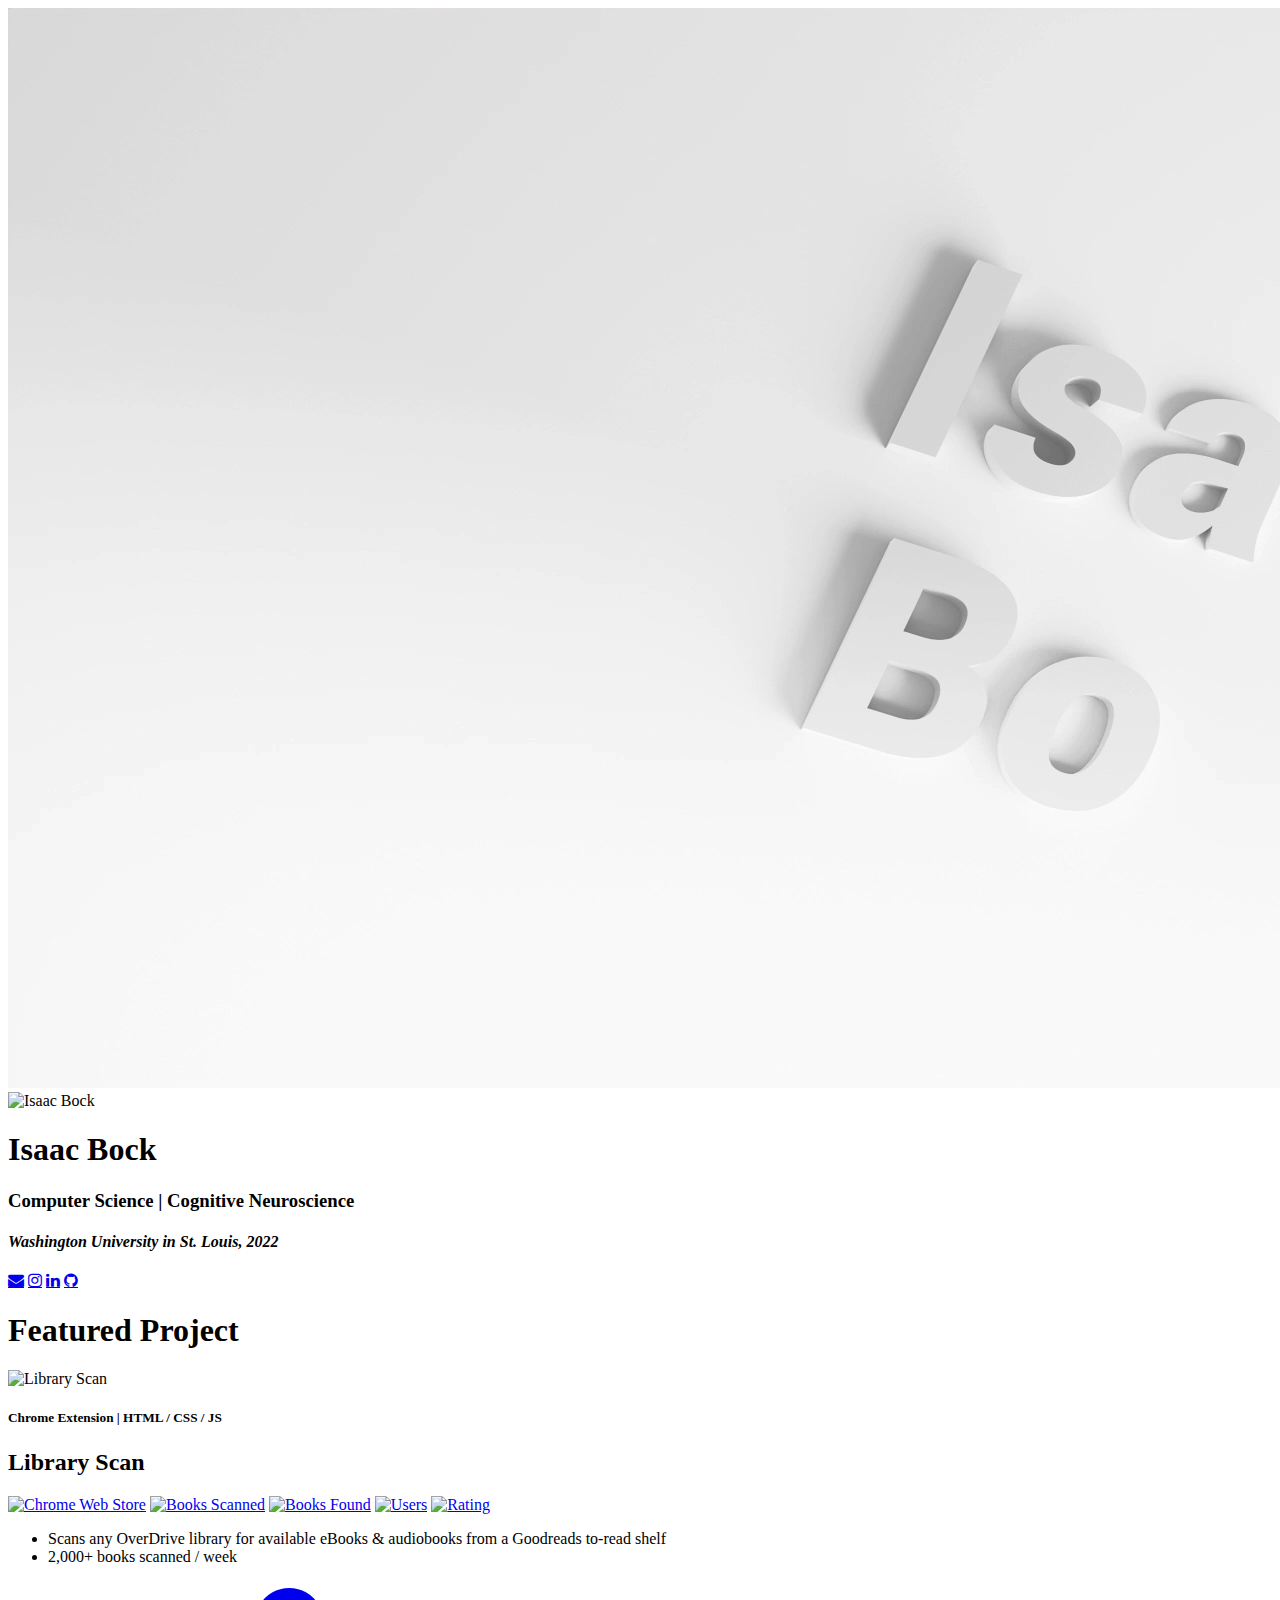
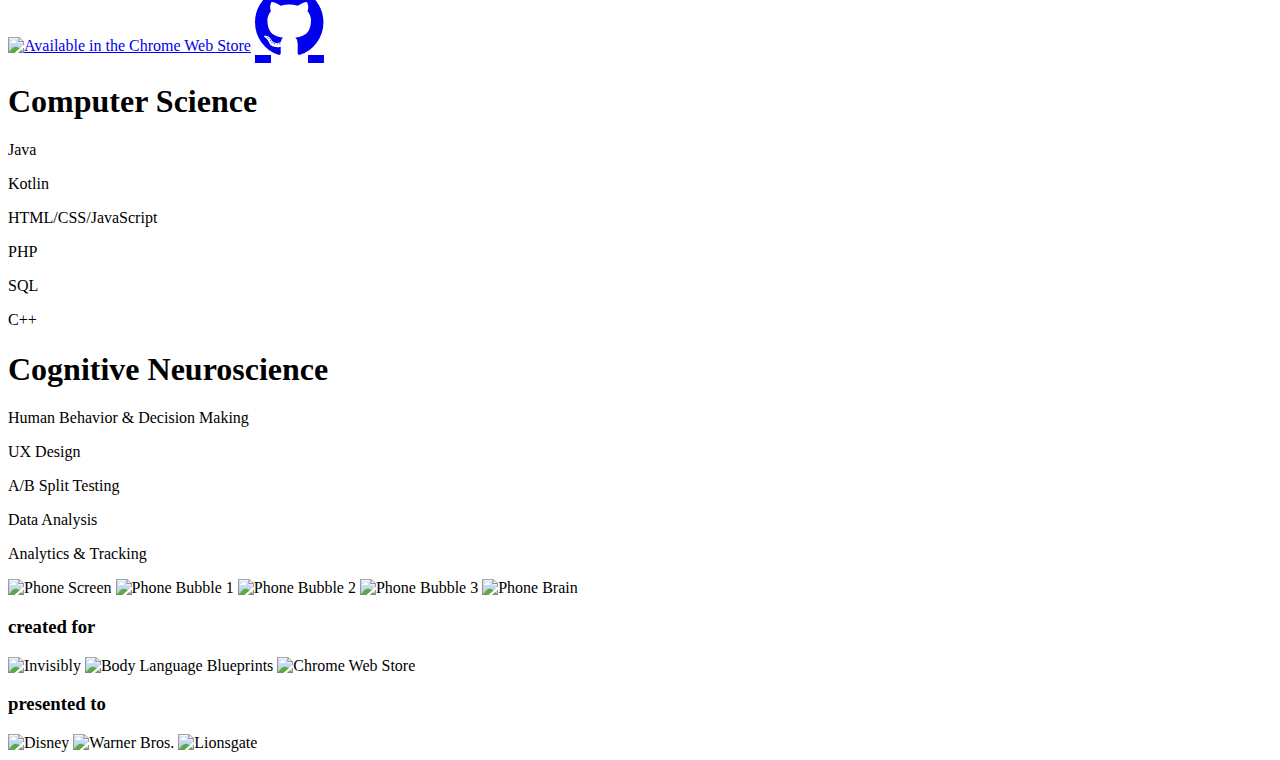
==== index.html @ 84eed740 "W3C Compliance" ====
<!DOCTYPE html>
<html lang="en">
<head>
    <meta charset="UTF-8">
    <meta name="viewport" content="width=device-width, initial-scale=1.0">
    <!-- Prevent Search Engine Indexing -->
    <meta name="robots" content="noindex">
    <!-- Global site tag (gtag.js) - Google Analytics -->
    <script async src="https://www.googletagmanager.com/gtag/js?id=UA-172825265-1"></script>
    <script>
        window.dataLayer = window.dataLayer || [];
        function gtag(){dataLayer.push(arguments);}
        gtag('js', new Date());
        gtag('config', 'UA-172825265-1');
    </script>
    <!-- Hotjar -->
    <script>
        (function(h,o,t,j,a,r){
            h.hj=h.hj||function(){(h.hj.q=h.hj.q||[]).push(arguments)};
            h._hjSettings={hjid:1946757,hjsv:6};
            a=o.getElementsByTagName('head')[0];
            r=o.createElement('script');r.async=1;
            r.src=t+h._hjSettings.hjid+j+h._hjSettings.hjsv;
            a.appendChild(r);
        })(window,document,'https://static.hotjar.com/c/hotjar-','.js?sv=');
    </script>
    <!-- Font Awesome Icons -->
    <link rel="stylesheet" href="https://cdnjs.cloudflare.com/ajax/libs/font-awesome/4.7.0/css/font-awesome.min.css">
    <!-- Favicon -->
    <link rel='shortcut icon' type='image/x-icon' href='assets/favicon.ico'/>
    <!-- Styling -->
    <link href='https://fonts.googleapis.com/css?family=Montserrat:100,200,300,400,500,600,700,800,900' rel='stylesheet'>
    <link rel="stylesheet" type="text/css" href="css/style.css">
    <title>Isaac Bock</title>
</head>
<body>
    <!-- Lettering Video -->
    <video autoplay muted playsinline id="intro_video">
        <source src="assets/LetteredIntro.mp4" type="video/mp4">
        Your browser does not support videos.
    </video>
    <div id="bio">
         <!-- Social Icons -->
         <img src="assets/IsaacBock.JPG" alt="Isaac Bock" width="150" height="150" id="headshot">
         <h1>Isaac Bock</h1>
         <h3>Computer Science | Cognitive Neuroscience</h3>
         <h4><em>Washington University in St. Louis, 2022</em></h4>
         <div id="social_icons">
            <a href="#mailgo" data-address="isaactbock" data-domain="wustl.edu" class="fa fa-envelope"></a>
            <a href="https://www.instagram.com/isaactbock/" class="fa fa-instagram"></a>
            <a href="https://www.linkedin.com/in/isaacbock/" class="fa fa-linkedin"></a>
            <a href="https://github.com/isaacbock" class="fa fa-github"></a>
        </div>
    </div>
    <div id="featured_projects">
        <h1>Featured Project</h1>
        <div class="featured_portfolio">
            <img src="assets/LibraryScan.png" alt="Library Scan" width="600">
            <div class="featured_portfolio_content">
                <h5>Chrome Extension | HTML / CSS / JS</h5>
                <h2>Library Scan</h2>
                <!-- <h3>Personal Project</h3> -->
                <p>
                    <a href="https://chrome.google.com/webstore/detail/mfckggnkebdpaocogfekaaicafooeiik"><img src="https://img.shields.io/chrome-web-store/v/mfckggnkebdpaocogfekaaicafooeiik" alt="Chrome Web Store"></a>
                    <a href="https://chrome.google.com/webstore/detail/mfckggnkebdpaocogfekaaicafooeiik"><img src="https://img.shields.io/badge/books%20scanned-1k%2B-blue" alt="Books Scanned"></a>
                    <a href="https://chrome.google.com/webstore/detail/mfckggnkebdpaocogfekaaicafooeiik"><img src="https://img.shields.io/badge/books%20found-686%2B-blue" alt="Books Found"></a>
                    <a href="https://chrome.google.com/webstore/detail/mfckggnkebdpaocogfekaaicafooeiik"><img src="https://img.shields.io/chrome-web-store/users/mfckggnkebdpaocogfekaaicafooeiik?color=blue" alt="Users"></a>
                    <a href="https://chrome.google.com/webstore/detail/mfckggnkebdpaocogfekaaicafooeiik"><img src="https://img.shields.io/chrome-web-store/stars/mfckggnkebdpaocogfekaaicafooeiik" alt="Rating"></a>
                </p>
                
                <ul>
                    <li>Scans any OverDrive library for available eBooks & audiobooks from a Goodreads to-read shelf</li>
                    <li>2,000+ books scanned / week</li>
                </ul>
                <div class="links">
                    <a href="https://chrome.google.com/webstore/detail/mfckggnkebdpaocogfekaaicafooeiik" target="_blank" rel="noopener"><img src="https://github.com/isaacbock/library-scan/blob/master/media/Chrome%20Web%20Store.png?raw=true" height=75 alt="Available in the Chrome Web Store"></a>
                    <a href="https://github.com/isaacbock/library-scan" class="fa fa-github fa-5x"></a>
                </div>
            </div>
        </div>
        <!-- <div class="featured_portfolio reverse">
            <img src="assets/InvisiblyProject.png" alt="Tinder for Trailers" width="400">
            <div class="featured_portfolio_content">
                <h5>Android | Kotlin</h5>
                <h2>"Tinder for Trailers"</h2>
                <h3>Invisibly | St. Louis, MO</h3>
                <ul>
                    <li>Designed and created a Tinder-style Android app to intelligently pair users with movie trailers</li>
                    <li>Pitched app to executive teams at Disney, Warner Bros, and Lionsgate following expressed interest</li>
                    <li>Co-led UI team with specialization in Kotlin, Android Studio, and graphic design</li>
                </ul>
                <h3><em>Code unavailable to maintain confidentiality.</em></h3>
            </div>
        </div>
        <div class="featured_portfolio">
            <img src="assets/InvisiblyProject.png" alt="Body Language Blueprints" width="400">
            <div class="featured_portfolio_content">
                <h5>Website | Local by Flywheel, Wordpress, Thinkific, Google Analytics & Tag Manager</h5>
                <h2>Body Language Blueprints</h2>
                <h3>Oshkosh, WI</h3>
                <ul>
                    <li>Digitized all courses for online purchase</li>
                    <li>A/B redesign testing yielded XXX% increase in weekly users</li>
                </ul>
                <h3><em>bodylanguageblueprints.com | courses.bodylanguageblueprints.com</em></h3>
            </div>
        </div> -->
    </div>
    <div class="three-dimensional">
        <div class="trigger"></div>
        <div class="section">
            <h1>Computer Science</h1>
            <!-- <h2>to create</h2> -->
            <p>Java</p>
            <p>Kotlin</p>
            <p>HTML/CSS/JavaScript</p>
            <p>PHP</p>
            <p>SQL</p>
            <p>C++</p>
        </div>
        <div class="blueprint">
            <div class="section right">
                <h1>Cognitive Neuroscience</h1>
                <!-- <h2>to do it effectively</h2> -->
                <p>Human Behavior & Decision Making</p>
                <p>UX Design</p>
                <p>A/B Split Testing</p>
                <p>Data Analysis</p>
                <p>Analytics & Tracking</p>
            </div>
        </div>
        <div class="section full_height" id="phone_container">
            
            <div id="phone">
                <img src="assets/Phone.png" alt="Phone Screen" id="phone_screen">
                <img src="assets/Phone_Bubble1.png" alt="Phone Bubble 1" id="phone_bubble_1">
                <img src="assets/Phone_Bubble2.png" alt="Phone Bubble 2" id="phone_bubble_2">
                <img src="assets/Phone_Bubble3.png" alt="Phone Bubble 3" id="phone_bubble_3">
                <img src="assets/Phone_Brain.png" alt="Phone Brain" id="phone_brain">
            </div>
            <div id="companies">
                <h3 id="created_for_heading">created for</h3>
                <div id="created_for">
                    <img src="assets/Invisibly.jpeg" alt="Invisibly" id="created_for_invisibly">
                    <img src="assets/BLB.png" alt="Body Language Blueprints" id="created_for_blb">
                    <img src="assets/ChromeWebStore.png" alt="Chrome Web Store" id="created_for_chrome">
                </div>
                <h3 id="presented_to_heading">presented to</h3>
                <div id="presented_to">
                    <img src="assets/Disney.png" alt="Disney" id="presented_to_disney">
                    <img src="assets/WarnerBros.png" alt="Warner Bros." id="presented_to_warner">
                    <img src="assets/Lionsgate.png" alt="Lionsgate" id="presented_to_lionsgate">
                </div>
            </div>
            
        </div>
    </div>
    <!-- <div id="portfolio">
        <h1>All Projects</h1>
        <div id="portfolio_tiles">
            <div class="portfolio_item">
                <div class="hover_overlay">
                    <h2>Tinder for Trailers</h2>
                </div>
                <img src="assets/InvisiblyProject.png" alt="Tinder for Trailers" width="175">
            </div>
            <div class="portfolio_item">
                <div class="hover_overlay">
                    <h2>Library Scan</h2>
                </div>
                <img src="assets/LibraryScan.png" alt="Library Scan" width="300">
            </div>
            <div class="portfolio_item">
                <div class="hover_overlay">
                    <h2>Body Language Blueprints</h2>
                </div>
            </div>
        </div>
    </div> -->
    
    <!-- GSAP / ScrollTrigger -->
    <script src="https://cdnjs.cloudflare.com/ajax/libs/gsap/3.4.0/gsap.js"></script>
    <script src="https://cdnjs.cloudflare.com/ajax/libs/gsap/3.4.0/ScrollTrigger.js"></script>
    <!-- 3D Objects -->
    <script src="https://unpkg.com/three@0.117.1/build/three.min.js"></script>
    <script src="https://unpkg.com/three@0.117.1/examples/js/loaders/OBJLoader.js"></script>
    <!-- Mailgo Email Linking -->
    <script src="https://cdn.jsdelivr.net/npm/mailgo@0.9.7/dist/mailgo.min.js"></script>
    <script src="js/app.js"></script>
</body>
</html>
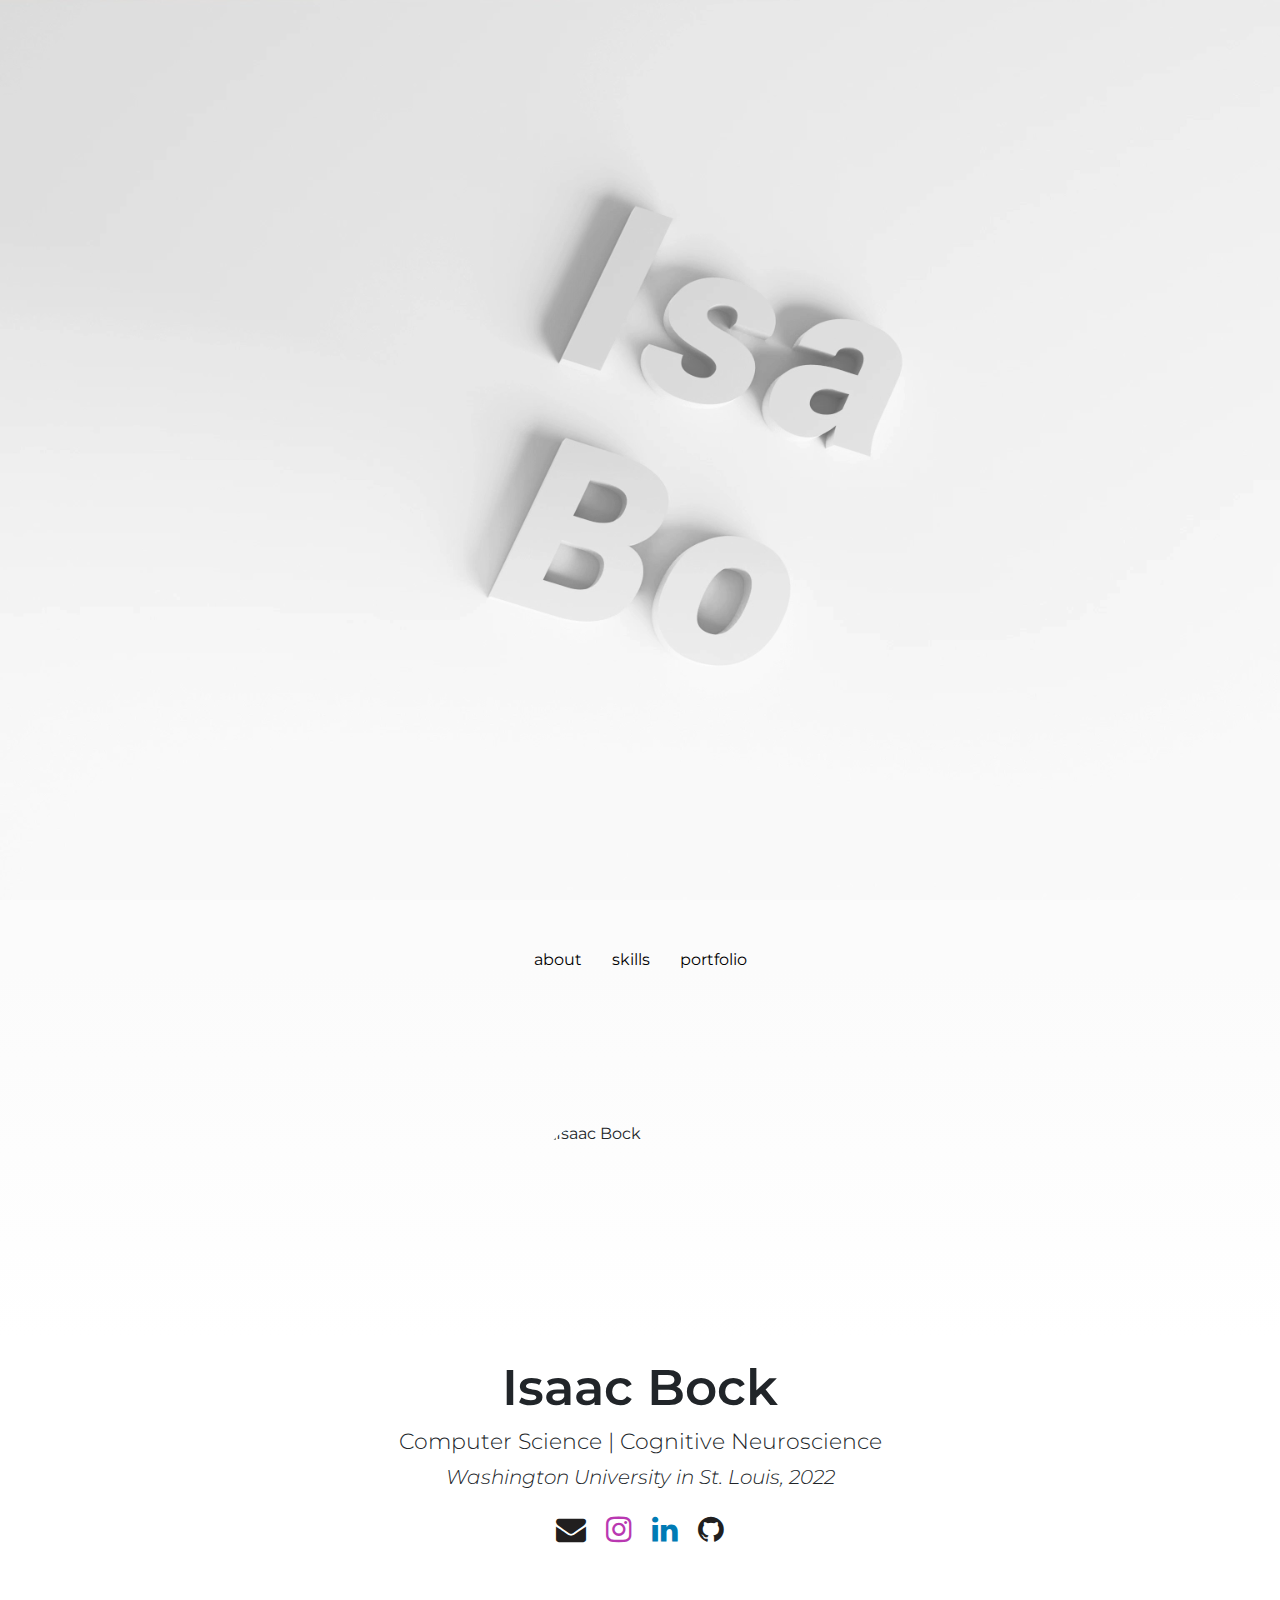
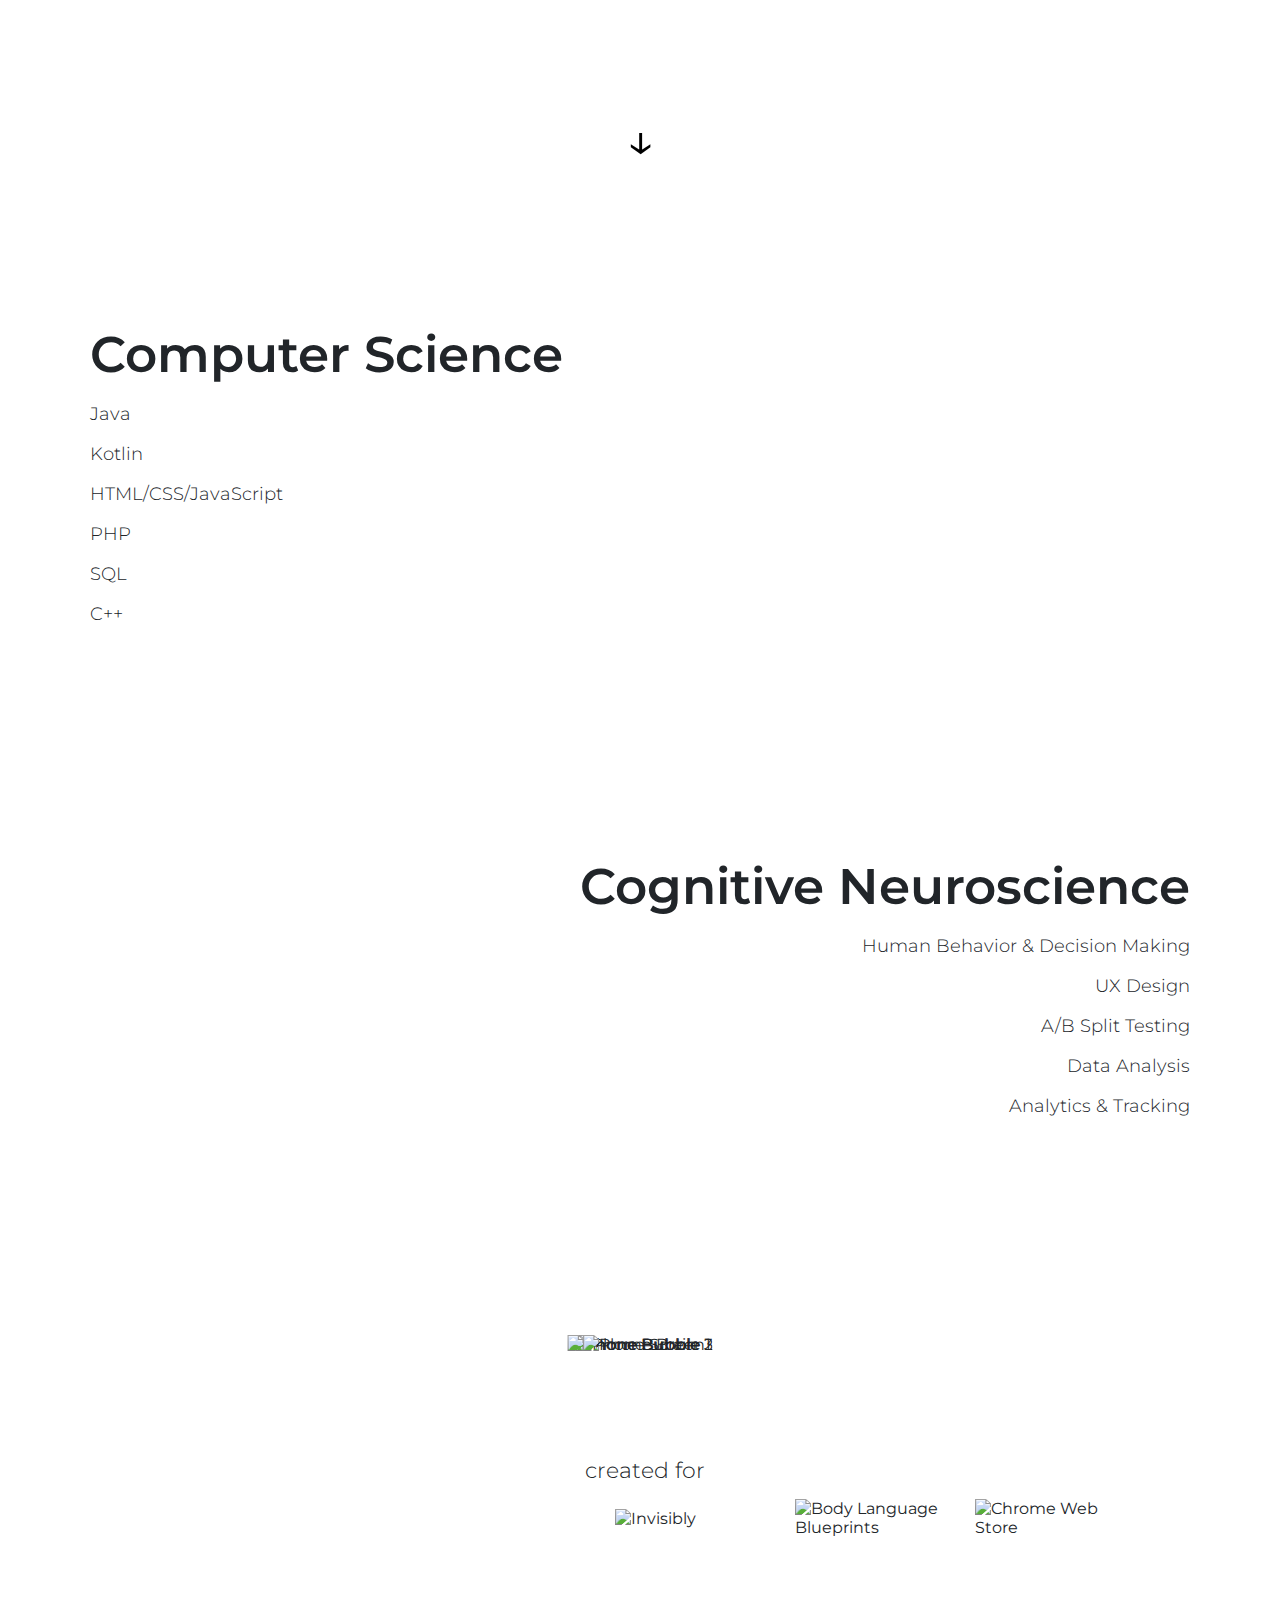
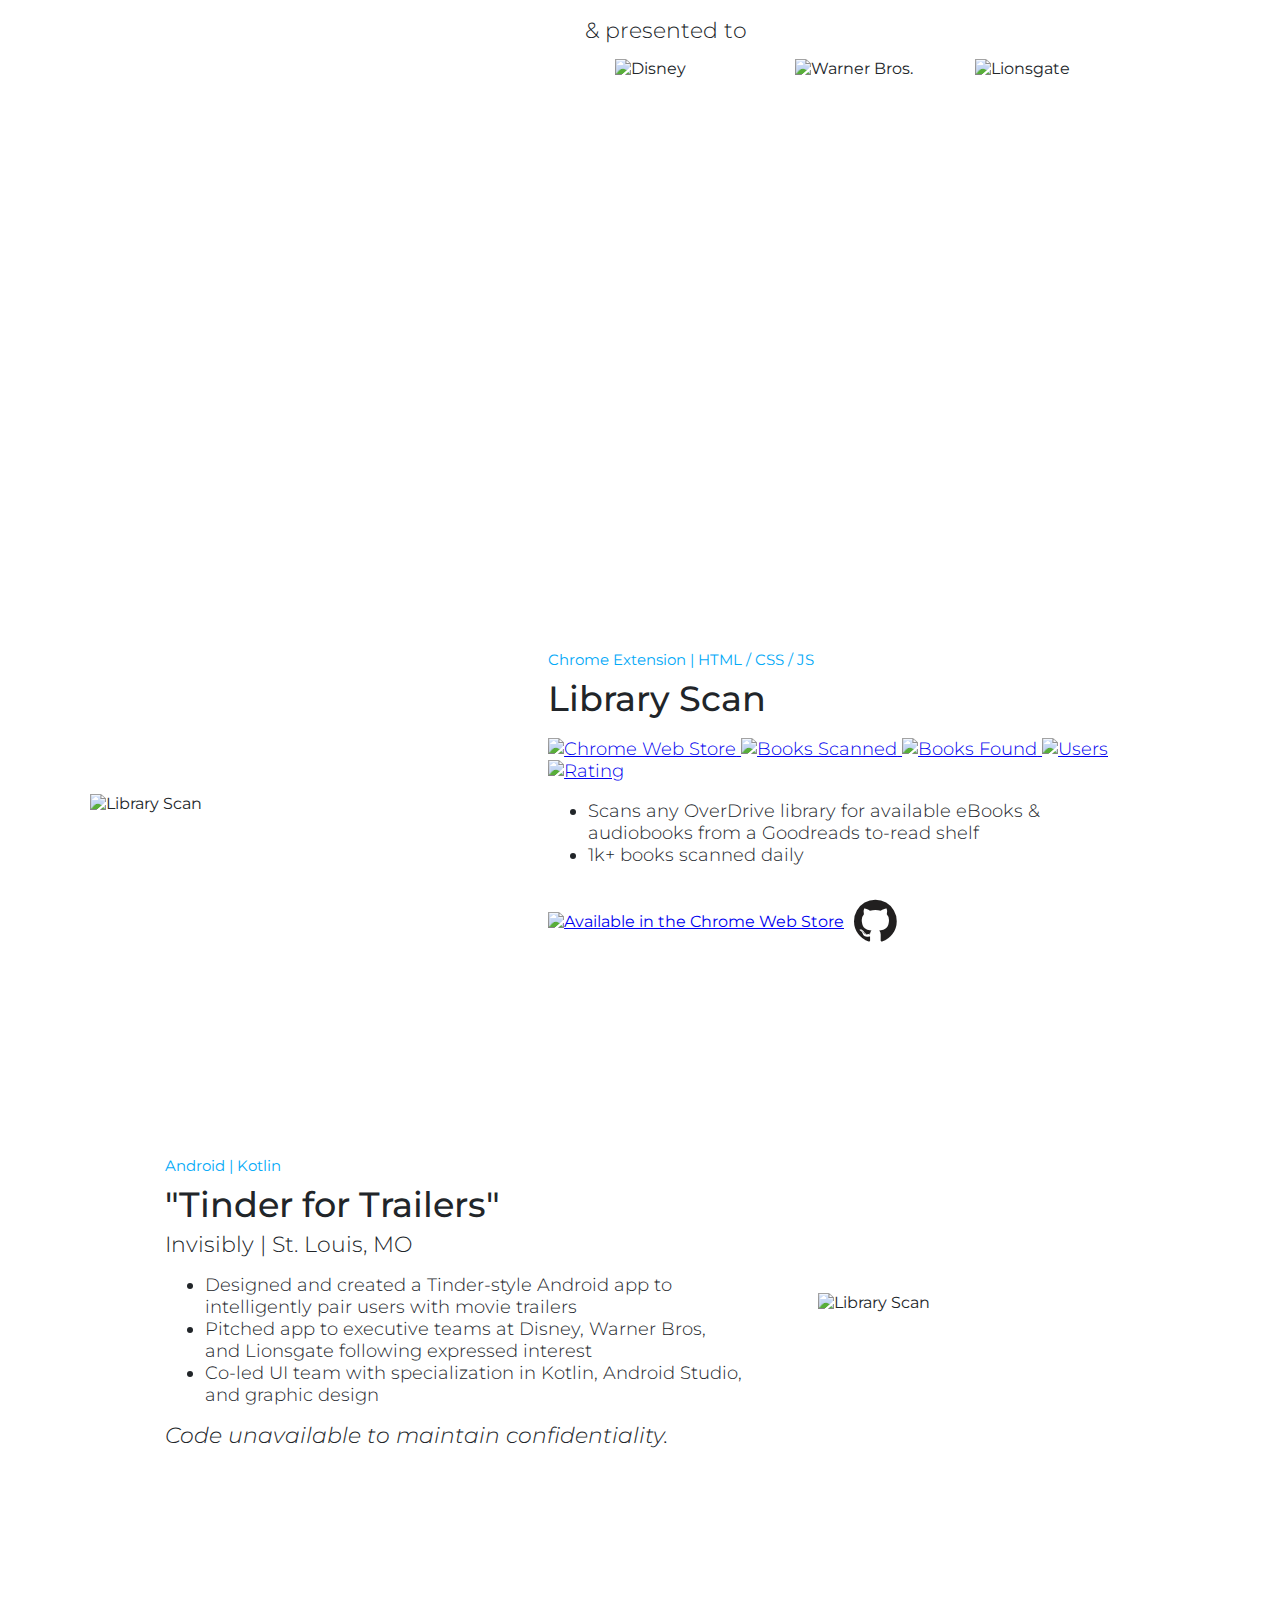
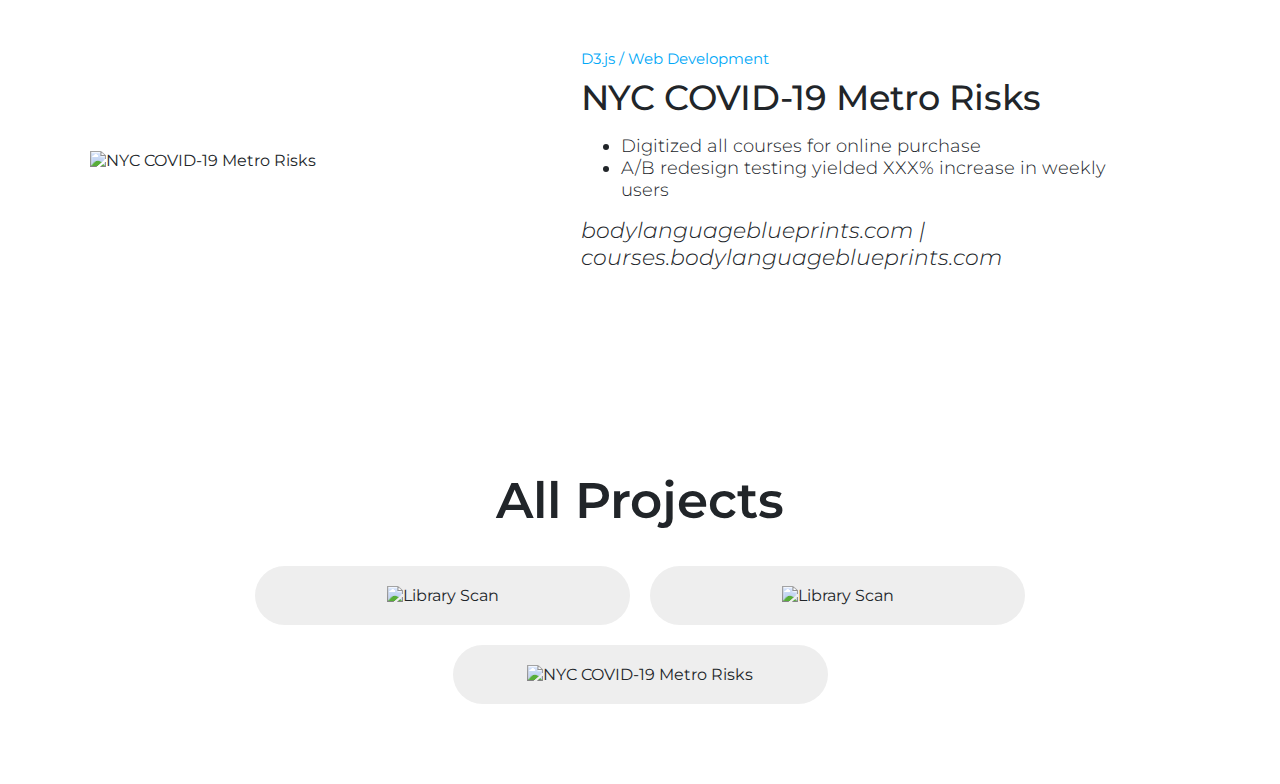
==== commit c4aff40b: "Code standardization" ====
--- a/index.html
+++ b/index.html
@@ -1,191 +1,485 @@
 <!DOCTYPE html>
 <html lang="en">
-<head>
-    <meta charset="UTF-8">
-    <meta name="viewport" content="width=device-width, initial-scale=1.0">
-    <!-- Prevent Search Engine Indexing -->
-    <meta name="robots" content="noindex">
-    <!-- Global site tag (gtag.js) - Google Analytics -->
-    <script async src="https://www.googletagmanager.com/gtag/js?id=UA-172825265-1"></script>
-    <script>
-        window.dataLayer = window.dataLayer || [];
-        function gtag(){dataLayer.push(arguments);}
-        gtag('js', new Date());
-        gtag('config', 'UA-172825265-1');
-    </script>
-    <!-- Hotjar -->
-    <script>
-        (function(h,o,t,j,a,r){
-            h.hj=h.hj||function(){(h.hj.q=h.hj.q||[]).push(arguments)};
-            h._hjSettings={hjid:1946757,hjsv:6};
-            a=o.getElementsByTagName('head')[0];
-            r=o.createElement('script');r.async=1;
-            r.src=t+h._hjSettings.hjid+j+h._hjSettings.hjsv;
-            a.appendChild(r);
-        })(window,document,'https://static.hotjar.com/c/hotjar-','.js?sv=');
-    </script>
-    <!-- Font Awesome Icons -->
-    <link rel="stylesheet" href="https://cdnjs.cloudflare.com/ajax/libs/font-awesome/4.7.0/css/font-awesome.min.css">
-    <!-- Favicon -->
-    <link rel='shortcut icon' type='image/x-icon' href='assets/favicon.ico'/>
-    <!-- Styling -->
-    <link href='https://fonts.googleapis.com/css?family=Montserrat:100,200,300,400,500,600,700,800,900' rel='stylesheet'>
-    <link rel="stylesheet" type="text/css" href="css/style.css">
-    <title>Isaac Bock</title>
-</head>
-<body>
-    <!-- Lettering Video -->
-    <video autoplay muted playsinline id="intro_video">
-        <source src="assets/LetteredIntro.mp4" type="video/mp4">
-        Your browser does not support videos.
-    </video>
-    <div id="bio">
-         <!-- Social Icons -->
-         <img src="assets/IsaacBock.JPG" alt="Isaac Bock" width="150" height="150" id="headshot">
-         <h1>Isaac Bock</h1>
-         <h3>Computer Science | Cognitive Neuroscience</h3>
-         <h4><em>Washington University in St. Louis, 2022</em></h4>
-         <div id="social_icons">
-            <a href="#mailgo" data-address="isaactbock" data-domain="wustl.edu" class="fa fa-envelope"></a>
-            <a href="https://www.instagram.com/isaactbock/" class="fa fa-instagram"></a>
-            <a href="https://www.linkedin.com/in/isaacbock/" class="fa fa-linkedin"></a>
-            <a href="https://github.com/isaacbock" class="fa fa-github"></a>
-        </div>
-    </div>
-    <div id="featured_projects">
-        <h1>Featured Project</h1>
-        <div class="featured_portfolio">
-            <img src="assets/LibraryScan.png" alt="Library Scan" width="600">
-            <div class="featured_portfolio_content">
-                <h5>Chrome Extension | HTML / CSS / JS</h5>
-                <h2>Library Scan</h2>
-                <!-- <h3>Personal Project</h3> -->
-                <p>
-                    <a href="https://chrome.google.com/webstore/detail/mfckggnkebdpaocogfekaaicafooeiik"><img src="https://img.shields.io/chrome-web-store/v/mfckggnkebdpaocogfekaaicafooeiik" alt="Chrome Web Store"></a>
-                    <a href="https://chrome.google.com/webstore/detail/mfckggnkebdpaocogfekaaicafooeiik"><img src="https://img.shields.io/badge/books%20scanned-1k%2B-blue" alt="Books Scanned"></a>
-                    <a href="https://chrome.google.com/webstore/detail/mfckggnkebdpaocogfekaaicafooeiik"><img src="https://img.shields.io/badge/books%20found-686%2B-blue" alt="Books Found"></a>
-                    <a href="https://chrome.google.com/webstore/detail/mfckggnkebdpaocogfekaaicafooeiik"><img src="https://img.shields.io/chrome-web-store/users/mfckggnkebdpaocogfekaaicafooeiik?color=blue" alt="Users"></a>
-                    <a href="https://chrome.google.com/webstore/detail/mfckggnkebdpaocogfekaaicafooeiik"><img src="https://img.shields.io/chrome-web-store/stars/mfckggnkebdpaocogfekaaicafooeiik" alt="Rating"></a>
-                </p>
-                
-                <ul>
-                    <li>Scans any OverDrive library for available eBooks & audiobooks from a Goodreads to-read shelf</li>
-                    <li>2,000+ books scanned / week</li>
-                </ul>
-                <div class="links">
-                    <a href="https://chrome.google.com/webstore/detail/mfckggnkebdpaocogfekaaicafooeiik" target="_blank" rel="noopener"><img src="https://github.com/isaacbock/library-scan/blob/master/media/Chrome%20Web%20Store.png?raw=true" height=75 alt="Available in the Chrome Web Store"></a>
-                    <a href="https://github.com/isaacbock/library-scan" class="fa fa-github fa-5x"></a>
-                </div>
-            </div>
-        </div>
-        <!-- <div class="featured_portfolio reverse">
-            <img src="assets/InvisiblyProject.png" alt="Tinder for Trailers" width="400">
-            <div class="featured_portfolio_content">
-                <h5>Android | Kotlin</h5>
-                <h2>"Tinder for Trailers"</h2>
-                <h3>Invisibly | St. Louis, MO</h3>
-                <ul>
-                    <li>Designed and created a Tinder-style Android app to intelligently pair users with movie trailers</li>
-                    <li>Pitched app to executive teams at Disney, Warner Bros, and Lionsgate following expressed interest</li>
-                    <li>Co-led UI team with specialization in Kotlin, Android Studio, and graphic design</li>
-                </ul>
-                <h3><em>Code unavailable to maintain confidentiality.</em></h3>
-            </div>
-        </div>
-        <div class="featured_portfolio">
-            <img src="assets/InvisiblyProject.png" alt="Body Language Blueprints" width="400">
-            <div class="featured_portfolio_content">
-                <h5>Website | Local by Flywheel, Wordpress, Thinkific, Google Analytics & Tag Manager</h5>
-                <h2>Body Language Blueprints</h2>
-                <h3>Oshkosh, WI</h3>
-                <ul>
-                    <li>Digitized all courses for online purchase</li>
-                    <li>A/B redesign testing yielded XXX% increase in weekly users</li>
-                </ul>
-                <h3><em>bodylanguageblueprints.com | courses.bodylanguageblueprints.com</em></h3>
-            </div>
-        </div> -->
-    </div>
-    <div class="three-dimensional">
-        <div class="trigger"></div>
-        <div class="section">
-            <h1>Computer Science</h1>
-            <!-- <h2>to create</h2> -->
-            <p>Java</p>
-            <p>Kotlin</p>
-            <p>HTML/CSS/JavaScript</p>
-            <p>PHP</p>
-            <p>SQL</p>
-            <p>C++</p>
-        </div>
-        <div class="blueprint">
-            <div class="section right">
-                <h1>Cognitive Neuroscience</h1>
-                <!-- <h2>to do it effectively</h2> -->
-                <p>Human Behavior & Decision Making</p>
-                <p>UX Design</p>
-                <p>A/B Split Testing</p>
-                <p>Data Analysis</p>
-                <p>Analytics & Tracking</p>
-            </div>
-        </div>
-        <div class="section full_height" id="phone_container">
-            
-            <div id="phone">
-                <img src="assets/Phone.png" alt="Phone Screen" id="phone_screen">
-                <img src="assets/Phone_Bubble1.png" alt="Phone Bubble 1" id="phone_bubble_1">
-                <img src="assets/Phone_Bubble2.png" alt="Phone Bubble 2" id="phone_bubble_2">
-                <img src="assets/Phone_Bubble3.png" alt="Phone Bubble 3" id="phone_bubble_3">
-                <img src="assets/Phone_Brain.png" alt="Phone Brain" id="phone_brain">
-            </div>
-            <div id="companies">
-                <h3 id="created_for_heading">created for</h3>
-                <div id="created_for">
-                    <img src="assets/Invisibly.jpeg" alt="Invisibly" id="created_for_invisibly">
-                    <img src="assets/BLB.png" alt="Body Language Blueprints" id="created_for_blb">
-                    <img src="assets/ChromeWebStore.png" alt="Chrome Web Store" id="created_for_chrome">
-                </div>
-                <h3 id="presented_to_heading">presented to</h3>
-                <div id="presented_to">
-                    <img src="assets/Disney.png" alt="Disney" id="presented_to_disney">
-                    <img src="assets/WarnerBros.png" alt="Warner Bros." id="presented_to_warner">
-                    <img src="assets/Lionsgate.png" alt="Lionsgate" id="presented_to_lionsgate">
-                </div>
-            </div>
-            
-        </div>
-    </div>
-    <!-- <div id="portfolio">
-        <h1>All Projects</h1>
-        <div id="portfolio_tiles">
-            <div class="portfolio_item">
-                <div class="hover_overlay">
-                    <h2>Tinder for Trailers</h2>
-                </div>
-                <img src="assets/InvisiblyProject.png" alt="Tinder for Trailers" width="175">
-            </div>
-            <div class="portfolio_item">
-                <div class="hover_overlay">
-                    <h2>Library Scan</h2>
-                </div>
-                <img src="assets/LibraryScan.png" alt="Library Scan" width="300">
-            </div>
-            <div class="portfolio_item">
-                <div class="hover_overlay">
-                    <h2>Body Language Blueprints</h2>
-                </div>
-            </div>
-        </div>
-    </div> -->
-    
-    <!-- GSAP / ScrollTrigger -->
-    <script src="https://cdnjs.cloudflare.com/ajax/libs/gsap/3.4.0/gsap.js"></script>
-    <script src="https://cdnjs.cloudflare.com/ajax/libs/gsap/3.4.0/ScrollTrigger.js"></script>
-    <!-- 3D Objects -->
-    <script src="https://unpkg.com/three@0.117.1/build/three.min.js"></script>
-    <script src="https://unpkg.com/three@0.117.1/examples/js/loaders/OBJLoader.js"></script>
-    <!-- Mailgo Email Linking -->
-    <script src="https://cdn.jsdelivr.net/npm/mailgo@0.9.7/dist/mailgo.min.js"></script>
-    <script src="js/app.js"></script>
-</body>
+	<head>
+		<!-- Prevent Search Engine Indexing -->
+		<meta name="robots" content="noindex" />
+		<!-- Global site tag (gtag.js) - Google Analytics -->
+		<script
+			async
+			src="https://www.googletagmanager.com/gtag/js?id=UA-172825265-1"
+		></script>
+		<script>
+			window.dataLayer = window.dataLayer || [];
+			function gtag() {
+				dataLayer.push(arguments);
+			}
+			gtag("js", new Date());
+			gtag("config", "UA-172825265-1");
+		</script>
+		<!-- Font Awesome Icons -->
+		<link
+			rel="stylesheet"
+			href="https://cdnjs.cloudflare.com/ajax/libs/font-awesome/4.7.0/css/font-awesome.min.css"
+		/>
+		<!-- Favicon -->
+		<link rel="shortcut icon" type="image/x-icon" href="assets//favicon.ico" />
+		<!-- Styling -->
+		<link
+			href="https://fonts.googleapis.com/css?family=Montserrat:100,200,300,400,500,600,700,800,900"
+			rel="stylesheet"
+		/>
+		<meta charset="UTF-8" />
+		<meta name="viewport" content="width=device-width, initial-scale=1.0" />
+		<link rel="stylesheet" type="text/css" href="css/style.css" />
+		<title>Isaac Bock</title>
+	</head>
+	<body>
+		<!-- Lettering Video -->
+		<video autoplay muted playsinline id="intro_video">
+			<source src="assets/LetteredIntro.mp4" type="video/mp4" />
+			Your browser does not support videos.
+		</video>
+		<div id="page_one">
+			<div id="header">
+				<!-- scroll.js also manually adds .click() smooth scrolling for header links -->
+				<a id="to_about" href="#header">about</a>
+				<a id="to_skills" href="#skills">skills</a>
+				<a id="to_portfolio" href="#featured_projects">portfolio</a>
+			</div>
+			<div id="bio">
+				<!-- Social Icons -->
+				<img
+					src="assets/IsaacBock.JPG"
+					alt="Isaac Bock"
+					width="150"
+					height="150"
+					id="headshot"
+				/>
+				<h1>Isaac Bock</h1>
+				<h3>Computer Science | Cognitive Neuroscience</h3>
+				<h4><em>Washington University in St. Louis, 2022</em></h4>
+				<div id="social_icons">
+					<a
+						href="#mailgo"
+						data-address="isaactbock"
+						data-domain="wustl.edu"
+						class="fa fa-envelope"
+					></a>
+					<a
+						href="https://www.instagram.com/isaactbock/"
+						class="fa fa-instagram"
+						target="_blank"
+						rel="noopener"
+					></a>
+					<a
+						href="https://www.linkedin.com/in/isaactbock/"
+						class="fa fa-linkedin"
+						target="_blank"
+						rel="noopener"
+					></a>
+					<a
+						href="https://github.com/isaactbock"
+						class="fa fa-github"
+						target="_blank"
+						rel="noopener"
+					></a>
+				</div>
+			</div>
+			<div id="down">↓</div>
+		</div>
+		<div id="skills" class="three-dimensional">
+			<div class="trigger"></div>
+			<div class="section">
+				<h1>Computer Science</h1>
+				<!-- <h2>to create</h2> -->
+				<p>Java</p>
+				<p>Kotlin</p>
+				<p>HTML/CSS/JavaScript</p>
+				<p>PHP</p>
+				<p>SQL</p>
+				<p>C++</p>
+			</div>
+			<div class="blueprint">
+				<div class="section right">
+					<h1>Cognitive Neuroscience</h1>
+					<!-- <h2>to do it effectively</h2> -->
+					<p>Human Behavior & Decision Making</p>
+					<p>UX Design</p>
+					<p>A/B Split Testing</p>
+					<p>Data Analysis</p>
+					<p>Analytics & Tracking</p>
+				</div>
+			</div>
+			<div class="section full_height" id="phone_container">
+				<div id="phone">
+					<img src="assets/Phone.png" alt="Phone Screen" id="phone_screen" />
+					<img
+						src="assets/Phone_Bubble1.png"
+						alt="Phone Bubble 1"
+						id="phone_bubble_1"
+					/>
+					<img
+						src="assets/Phone_Bubble2.png"
+						alt="Phone Bubble 2"
+						id="phone_bubble_2"
+					/>
+					<img
+						src="assets/Phone_Bubble3.png"
+						alt="Phone Bubble 3"
+						id="phone_bubble_3"
+					/>
+					<img
+						src="assets/Phone_Brain.png"
+						alt="Phone Brain"
+						id="phone_brain"
+					/>
+				</div>
+				<div id="companies">
+					<h3 id="created_for_heading">created for</h3>
+					<div id="created_for">
+						<img
+							src="assets/Invisibly.jpeg"
+							alt="Invisibly"
+							id="created_for_invisibly"
+						/>
+						<img
+							src="assets/BLB.png"
+							alt="Body Language Blueprints"
+							id="created_for_blb"
+						/>
+						<img
+							src="assets/ChromeWebStore.png"
+							alt="Chrome Web Store"
+							id="created_for_chrome"
+						/>
+					</div>
+					<h3 id="presented_to_heading">& presented to</h3>
+					<div id="presented_to">
+						<img
+							src="assets/Disney.png"
+							alt="Disney"
+							id="presented_to_disney"
+						/>
+						<img
+							src="assets/WarnerBros.png"
+							alt="Warner Bros."
+							id="presented_to_warner"
+						/>
+						<img
+							src="assets/Lionsgate.png"
+							alt="Lionsgate"
+							id="presented_to_lionsgate"
+						/>
+					</div>
+				</div>
+			</div>
+		</div>
+		<div id="featured_projects" class="section">
+			<div class="featured_portfolio">
+				<img src="assets/LibraryScan.png" alt="Library Scan" width="600" />
+				<div class="featured_portfolio_content">
+					<h5>Chrome Extension | HTML / CSS / JS</h5>
+					<h2>Library Scan</h2>
+					<!-- <h3>Personal Project</h3> -->
+					<p>
+						<a
+							href="https://chrome.google.com/webstore/detail/mfckggnkebdpaocogfekaaicafooeiik"
+						>
+							<img
+								src="https://img.shields.io/chrome-web-store/v/mfckggnkebdpaocogfekaaicafooeiik"
+								alt="Chrome Web Store"
+							/>
+						</a>
+						<a
+							href="https://chrome.google.com/webstore/detail/mfckggnkebdpaocogfekaaicafooeiik"
+						>
+							<img
+								src="https://img.shields.io/badge/books%20scanned-33.4k%2B-blue"
+								alt="Books Scanned"
+							/>
+						</a>
+						<a
+							href="https://chrome.google.com/webstore/detail/mfckggnkebdpaocogfekaaicafooeiik"
+						>
+							<img
+								src="https://img.shields.io/badge/books%20found-29.0k%2B-blue"
+								alt="Books Found"
+							/>
+						</a>
+						<a
+							href="https://chrome.google.com/webstore/detail/mfckggnkebdpaocogfekaaicafooeiik"
+						>
+							<img
+								src="https://img.shields.io/chrome-web-store/users/mfckggnkebdpaocogfekaaicafooeiik?color=blue"
+								alt="Users"
+							/>
+						</a>
+						<a
+							href="https://chrome.google.com/webstore/detail/mfckggnkebdpaocogfekaaicafooeiik"
+						>
+							<img
+								src="https://img.shields.io/chrome-web-store/stars/mfckggnkebdpaocogfekaaicafooeiik"
+								alt="Rating"
+							/>
+						</a>
+					</p>
+
+					<ul>
+						<li>
+							Scans any OverDrive library for available eBooks & audiobooks from
+							a Goodreads to-read shelf
+						</li>
+						<li>1k+ books scanned daily</li>
+					</ul>
+					<div class="links">
+						<a
+							href="https://chrome.google.com/webstore/detail/mfckggnkebdpaocogfekaaicafooeiik"
+							target="_blank"
+							rel="noopener"
+						>
+							<img
+								src="https://github.com/isaactbock/library-scan/blob/master/media/Chrome%20Web%20Store.png?raw=true"
+								height="75"
+								alt="Available in the Chrome Web Store"
+							/>
+						</a>
+						<a
+							href="https://github.com/isaactbock/library-scan"
+							class="fa fa-github fa-5x"
+						></a>
+					</div>
+				</div>
+			</div>
+			<div class="featured_portfolio reverse">
+				<img src="assets/LibraryScan.png" alt="Library Scan" width="600" />
+				<div class="featured_portfolio_content">
+					<h5>Android | Kotlin</h5>
+					<h2>"Tinder for Trailers"</h2>
+					<h3>Invisibly | St. Louis, MO</h3>
+					<ul>
+						<li>
+							Designed and created a Tinder-style Android app to intelligently
+							pair users with movie trailers
+						</li>
+						<li>
+							Pitched app to executive teams at Disney, Warner Bros, and
+							Lionsgate following expressed interest
+						</li>
+						<li>
+							Co-led UI team with specialization in Kotlin, Android Studio, and
+							graphic design
+						</li>
+					</ul>
+					<h3><em>Code unavailable to maintain confidentiality.</em></h3>
+				</div>
+			</div>
+			<div class="featured_portfolio">
+				<img
+					src="assets/NYC_Covid.png"
+					alt="NYC COVID-19 Metro Risks"
+					width="600"
+				/>
+				<div class="featured_portfolio_content">
+					<h5>D3.js / Web Development</h5>
+					<h2>NYC COVID-19 Metro Risks</h2>
+					<!-- <h3>Oshkosh, WI</h3> -->
+					<ul>
+						<li>Digitized all courses for online purchase</li>
+						<li>A/B redesign testing yielded XXX% increase in weekly users</li>
+					</ul>
+					<h3>
+						<em>
+							bodylanguageblueprints.com | courses.bodylanguageblueprints.com
+						</em>
+					</h3>
+				</div>
+			</div>
+		</div>
+		<!-- Design inspired by https://www.brianatiyeh.com/#featured-work -->
+		<div id="portfolio">
+			<h1>All Projects</h1>
+			<div id="portfolio_tiles">
+				<div class="portfolio_item">
+					<!-- Item 1: Tinder for Trailers -->
+					<div class="hover_overlay">
+						<p>Invisibly | St. Louis, MO</p>
+						<h2><strong>Tinder for Trailers</strong></h2>
+					</div>
+					<img src="assets/LibraryScan.png" alt="Library Scan" />
+					<div class="portfolio_popup" style="display: none">
+						<div class="portfolio_popup_content">
+							<button class="fa fa-close"></button>
+							<div class="portfolio_popup_image">
+								<img src="assets/LibraryScan.png" alt="Library Scan" />
+							</div>
+							<div class="portfolio_popup_description">
+								<p>Invisibly | St. Louis, MO</p>
+								<h2><strong>Tinder for Trailers</strong></h2>
+								<ul>
+									<li>
+										Designed and created a Tinder-style Android app to
+										intelligently pair users with movie trailers
+									</li>
+									<li>
+										Pitched app to executive teams at Disney, Warner Bros, and
+										Lionsgate following expressed interest
+									</li>
+									<li>
+										Co-led UI team with specialization in Kotlin, Android
+										Studio, and graphic design
+									</li>
+								</ul>
+								<h3><em>Code unavailable to maintain confidentiality.</em></h3>
+							</div>
+						</div>
+					</div>
+				</div>
+				<!-- Item 2: Library Scan -->
+				<div class="portfolio_item">
+					<div class="hover_overlay">
+						<p>Chrome Extension</p>
+						<h2><strong>Library Scan</strong></h2>
+					</div>
+					<img src="assets/LibraryScan.png" alt="Library Scan" />
+					<div class="portfolio_popup" style="display: none">
+						<div class="portfolio_popup_content">
+							<button class="fa fa-close"></button>
+							<div class="portfolio_popup_image">
+								<img src="assets/LibraryScan.png" alt="Library Scan" />
+							</div>
+							<div class="portfolio_popup_description">
+								<p>Chrome Extension</p>
+								<h2><strong>Library Scan</strong></h2>
+								<p>
+									<a
+										href="https://chrome.google.com/webstore/detail/mfckggnkebdpaocogfekaaicafooeiik"
+									>
+										<img
+											src="https://img.shields.io/chrome-web-store/v/mfckggnkebdpaocogfekaaicafooeiik"
+											alt="Chrome Web Store"
+										/>
+									</a>
+									<a
+										href="https://chrome.google.com/webstore/detail/mfckggnkebdpaocogfekaaicafooeiik"
+									>
+										<img
+											src="https://img.shields.io/badge/books%20scanned-33.4k%2B-blue"
+											alt="Books Scanned"
+										/>
+									</a>
+									<a
+										href="https://chrome.google.com/webstore/detail/mfckggnkebdpaocogfekaaicafooeiik"
+									>
+										<img
+											src="https://img.shields.io/badge/books%20found-29.0k%2B-blue"
+											alt="Books Found"
+										/>
+									</a>
+									<a
+										href="https://chrome.google.com/webstore/detail/mfckggnkebdpaocogfekaaicafooeiik"
+									>
+										<img
+											src="https://img.shields.io/chrome-web-store/users/mfckggnkebdpaocogfekaaicafooeiik?color=blue"
+											alt="Users"
+										/>
+									</a>
+									<a
+										href="https://chrome.google.com/webstore/detail/mfckggnkebdpaocogfekaaicafooeiik"
+									>
+										<img
+											src="https://img.shields.io/chrome-web-store/stars/mfckggnkebdpaocogfekaaicafooeiik"
+											alt="Rating"
+										/>
+									</a>
+								</p>
+
+								<ul>
+									<li>
+										Scans any OverDrive library for available eBooks &
+										audiobooks from a Goodreads to-read shelf
+									</li>
+									<li>1k+ books scanned daily</li>
+								</ul>
+								<div class="links">
+									<a
+										href="https://chrome.google.com/webstore/detail/mfckggnkebdpaocogfekaaicafooeiik"
+										target="_blank"
+										rel="noopener"
+									>
+										<img
+											src="https://github.com/isaactbock/library-scan/blob/master/media/Chrome%20Web%20Store.png?raw=true"
+											height="75"
+											alt="Available in the Chrome Web Store"
+										/>
+									</a>
+									<a
+										href="https://github.com/isaactbock/library-scan"
+										class="fa fa-github fa-5x"
+									></a>
+								</div>
+							</div>
+						</div>
+					</div>
+				</div>
+				<!-- Item 3: Body Language Blueprints -->
+				<div class="portfolio_item">
+					<div class="hover_overlay">
+						<p>Oshkosh, WI</p>
+						<h2><strong>Body Language Blueprints</strong></h2>
+					</div>
+					<img src="assets/NYC_Covid.png" alt="NYC COVID-19 Metro Risks" />
+					<div class="portfolio_popup" style="display: none">
+						<div class="portfolio_popup_content">
+							<button class="fa fa-close"></button>
+							<div class="portfolio_popup_image">
+								<img
+									src="assets/NYC_Covid.png"
+									alt="NYC COVID-19 Metro Risks"
+								/>
+							</div>
+							<div class="portfolio_popup_description">
+								<p>Oshkosh, WI</p>
+								<h2><strong>Body Language Blueprints</strong></h2>
+								<ul>
+									<li>Digitized all courses for online purchase</li>
+									<li>
+										A/B redesign testing yielded XXX% increase in weekly users
+									</li>
+								</ul>
+								<h3>
+									<em>
+										bodylanguageblueprints.com |
+										courses.bodylanguageblueprints.com
+									</em>
+								</h3>
+							</div>
+						</div>
+					</div>
+				</div>
+			</div>
+		</div>
+
+		<!-- jQuery -->
+		<script src="https://ajax.googleapis.com/ajax/libs/jquery/3.5.1/jquery.min.js"></script>
+		<!-- GSAP / ScrollTrigger -->
+		<script src="https://cdnjs.cloudflare.com/ajax/libs/gsap/3.4.0/gsap.js"></script>
+		<script src="https://cdnjs.cloudflare.com/ajax/libs/gsap/3.4.0/ScrollTrigger.js"></script>
+		<!-- 3D Objects -->
+		<script src="https://unpkg.com/three@0.117.1/build/three.min.js"></script>
+		<script src="https://unpkg.com/three@0.117.1/examples/js/loaders/OBJLoader.js"></script>
+		<!-- Mailgo Email Linking -->
+		<script src="https://cdn.jsdelivr.net/npm/mailgo@0.9.7/dist/mailgo.min.js"></script>
+		<!-- JS -->
+		<script src="js/portfolio.js"></script>
+		<script src="js/scroll.js"></script>
+		<!-- Chatbot -->
+		<script src="https://www.gstatic.com/dialogflow-console/fast/messenger/bootstrap.js?v=1"></script>
+		<df-messenger
+			intent="WELCOME"
+			chat-title="AI-saac"
+			agent-id="912ba2fa-c89d-4002-b29a-8f25a9a2e530"
+			language-code="en"
+			wait-open="true"
+		></df-messenger>
+	</body>
 </html>
--- a/css/style.css
+++ b/css/style.css
@@ -0,0 +1,498 @@
+:root {
+	--padding: 10vmin;
+}
+html,
+body {
+	font-family: "Montserrat", sans-serif;
+	margin: 0;
+	min-height: 100%;
+	min-width: 100%;
+	font-weight: 400;
+	overflow-x: hidden;
+	padding: 0;
+	background-color: white;
+	color: #212529;
+}
+
+h1 {
+	/* Section Titles */
+	font-weight: 600;
+	font-size: 50px;
+	margin-bottom: 5px;
+}
+h2 {
+	/* Project Titles */
+	font-weight: 500;
+	font-size: 35px;
+	margin-bottom: 0;
+	margin-top: 0;
+}
+h3 {
+	/* Large Descriptor Text */
+	font-weight: 300;
+	font-size: 22px;
+	margin-bottom: 0;
+	margin-top: 5px;
+}
+h4 {
+	/* Smaller Descriptor Text */
+	font-weight: 300;
+	font-size: 20px;
+	margin-bottom: 0;
+	margin-top: 10px;
+}
+h5 {
+	/* Stylized Subtitle */
+	font-size: 15px;
+	font-weight: 400;
+	color: #02a9f7;
+	margin-bottom: 8px;
+	margin-top: 0;
+}
+h6 {
+	/* TO DO */
+}
+p,
+li {
+	font-size: 18px;
+	font-weight: 300;
+}
+
+/* Floating effect via https://codepen.io/MarioDesigns/pen/woJgeo */
+@keyframes float {
+	0% {
+		transform: translatey(0px);
+	}
+	50% {
+		transform: translatey(-20px);
+	}
+	100% {
+		transform: translatey(0px);
+	}
+}
+@keyframes floatWithShadow {
+	0% {
+		box-shadow: 0 5px 15px 0px rgba(0, 0, 0, 0.6);
+		transform: translatey(0px);
+	}
+	50% {
+		box-shadow: 0 25px 15px 0px rgba(0, 0, 0, 0.2);
+		transform: translatey(-20px);
+	}
+	100% {
+		box-shadow: 0 5px 15px 0px rgba(0, 0, 0, 0.6);
+		transform: translatey(0px);
+	}
+}
+
+@media only screen and (max-width: 1200px) {
+	#companies {
+		left: 35% !important;
+	}
+}
+@media only screen and (max-width: 1050px) {
+	.featured_portfolio {
+		flex-direction: column;
+	}
+	.featured_portfolio.reverse {
+		flex-direction: column;
+		flex-wrap: wrap;
+	}
+	.featured_portfolio > img {
+		width: 30vw;
+		height: auto;
+	}
+	.featured_portfolio_content {
+		margin-top: 25px !important;
+		margin-bottom: 0 !important;
+	}
+	#companies {
+		left: 28% !important;
+	}
+	#created_for > img {
+		width: 100px !important;
+		margin-left: 0px !important;
+		margin-right: 20px;
+	}
+	#presented_to > img {
+		width: 100px !important;
+		margin-left: 0px !important;
+		margin-right: 20px;
+	}
+}
+@media only screen and (max-width: 600px) {
+	h1 {
+		/* Section Titles */
+		font-size: 40px;
+	}
+	h2 {
+		/* Project Titles */
+		font-size: 30px;
+	}
+	h3 {
+		/* Large Descriptor Text */
+		font-size: 19px;
+	}
+	h4 {
+		/* Smaller Descriptor Text */
+		font-size: 18px;
+	}
+	h5 {
+		/* Stylized Subtitle */
+		font-size: 14px;
+	}
+	h6 {
+		/* TO DO */
+	}
+	.featured_portfolio > img {
+		width: 50vw;
+	}
+	#companies {
+		left: 8% !important;
+	}
+	#created_for > img {
+		width: 80px !important;
+	}
+	#presented_to > img {
+		width: 80px !important;
+	}
+	.portfolio_popup_description {
+		padding-left: 30px !important;
+		padding-right: 30px !important;
+	}
+}
+@media only screen and (max-width: 400px) {
+	h1 {
+		/* Section Titles */
+		font-size: 30px;
+	}
+	h2 {
+		/* Project Titles */
+		font-size: 25px;
+	}
+	h3 {
+		/* Large Descriptor Text */
+		font-size: 13px;
+	}
+	h4 {
+		/* Smaller Descriptor Text */
+		font-size: 13px;
+	}
+	p,
+	li {
+		font-size: 12px;
+	}
+	.featured_portfolio > img {
+		width: 60vw;
+	}
+	#companies {
+		left: 0% !important;
+	}
+	#created_for > img {
+		width: 60px !important;
+	}
+	#presented_to > img {
+		width: 60px !important;
+	}
+	.portfolio_popup_description {
+		padding-left: 20px !important;
+		padding-right: 20px !important;
+	}
+}
+
+#intro_video {
+	height: 100vh;
+	width: 100vw;
+	object-fit: cover;
+	display: block;
+}
+*:focus {
+	outline: 0;
+	outline: none;
+}
+
+#page_one {
+	min-height: 100vh;
+	display: flex;
+	flex-direction: column;
+}
+#header {
+	padding-top: 50px;
+	background-color: #fbfbfb;
+	display: flex;
+	flex-wrap: wrap;
+	align-items: center;
+	justify-content: center;
+}
+#header > a {
+	margin-right: 15px;
+	margin-left: 15px;
+	text-decoration: none;
+	color: black;
+}
+#bio {
+	flex-grow: 1;
+	background: linear-gradient(180deg, #fbfbfb 0%, white 50%);
+	position: relative;
+	display: flex;
+	flex-direction: column;
+	justify-content: center;
+	align-items: center;
+}
+#headshot {
+	border-radius: 50px;
+	width: 200px;
+	height: auto;
+}
+#social_icons {
+	width: 75vw;
+	margin: 0px;
+	display: flex;
+	flex-wrap: wrap;
+	justify-content: center;
+	margin-top: 15px;
+}
+#down {
+	color: black;
+	font-size: 50px;
+	text-align: center;
+	cursor: pointer;
+	align-self: center;
+	margin-bottom: 30px;
+	animation: float 6s ease-in-out infinite;
+}
+.fa {
+	font-size: 30px;
+	text-align: center;
+	text-decoration: none;
+	margin: 10px 10px;
+}
+.fa:hover {
+	opacity: 0.7;
+}
+.fa-linkedin {
+	color: #007bb5;
+}
+.fa-github {
+	color: #211f1f;
+}
+.fa-instagram {
+	color: #b938b1;
+}
+.fa-envelope {
+	color: #211f1f;
+}
+.fa-5x {
+	font-size: 50px;
+}
+
+#featured_projects {
+	padding: var(--padding);
+	margin: 0 auto;
+	padding-top: 0;
+	margin-top: 0;
+}
+.featured_portfolio {
+	display: flex;
+	align-items: center;
+	justify-content: center;
+	margin-top: 50px;
+}
+.featured_portfolio.reverse {
+	flex-direction: row-reverse;
+}
+
+.featured_portfolio_content {
+	margin: 75px;
+	min-width: 300px;
+}
+.links {
+	display: flex;
+	align-items: center;
+	margin-top: 20px;
+}
+
+canvas {
+	position: fixed;
+	z-index: 0;
+	top: 0;
+	left: 0;
+	pointer-events: none;
+	visibility: hidden;
+	opacity: 0;
+}
+.three-dimensional {
+	position: relative;
+	z-index: 1;
+}
+.three-dimensional .trigger {
+	position: absolute;
+	top: 0;
+	height: 100%;
+}
+.section {
+	max-width: 1250px;
+	margin-left: auto;
+	margin-right: auto;
+	position: relative;
+	padding: var(--padding);
+	--pad2: calc(var(--padding) * 2);
+	z-index: 2;
+}
+.section.full_height {
+	height: calc(100vh - var(--pad2));
+}
+.section.right {
+	text-align: right;
+}
+
+#phone {
+	height: 75vh;
+	width: auto;
+	margin-top: 20px;
+	position: relative;
+}
+#phone > img {
+	position: absolute;
+	width: auto;
+	height: 75vh;
+	left: 50%;
+	transform: translate(-50%, 0);
+}
+#companies {
+	position: relative;
+	top: -62vh;
+	left: 45%;
+	z-index: -99;
+}
+#created_for,
+#presented_to {
+	display: flex;
+	align-items: center;
+	margin-top: 15px;
+}
+#created_for > img,
+#presented_to > img {
+	width: 150px;
+	margin-bottom: 75px;
+	margin-left: 30px;
+}
+
+#portfolio {
+	display: flex;
+	flex-direction: column;
+	align-items: center;
+	margin-bottom: 50px;
+}
+#portfolio_tiles {
+	width: 90vw;
+	max-width: 1200px;
+	margin: 20px;
+	margin-left: auto;
+	margin-right: auto;
+
+	display: flex;
+	flex-wrap: wrap;
+	justify-content: center;
+	align-items: center;
+}
+.portfolio_item {
+	width: 375px;
+	max-width: 95vw;
+	margin: 10px;
+	max-height: 300px;
+	border-radius: 50px;
+	background-color: #eee;
+	position: relative;
+}
+.hover_overlay {
+	position: absolute;
+	width: 100%;
+	height: 100%;
+	opacity: 0;
+	transition: 0.3s;
+	background-color: #007cb5dc;
+	border-radius: 50px;
+	color: white;
+	z-index: 97;
+	color: white;
+	display: flex;
+	flex-direction: column;
+	align-items: center;
+	justify-content: center;
+}
+.hover_overlay > * {
+	font-weight: bold;
+	margin-bottom: 3px;
+	text-align: center;
+}
+.portfolio_item > img {
+	position: relative;
+	padding: 20px;
+	left: 50%;
+	top: 50%;
+	transform: translate(-50%, 0%);
+	max-width: 80%;
+	max-height: 80%;
+}
+.portfolio_item:hover .hover_overlay {
+	opacity: 1;
+	cursor: pointer;
+}
+
+.portfolio_popup {
+	position: fixed;
+	background-color: rgba(0, 0, 0, 0.75);
+	z-index: 98;
+	width: 100vw;
+	height: 100vh;
+	left: 0;
+	top: 0;
+}
+.portfolio_popup_content {
+	position: fixed;
+	background-color: white;
+	z-index: 99;
+	width: 950px;
+	max-width: 90vw;
+	height: 85vh;
+	left: 50%;
+	top: 50%;
+	border-radius: 50px;
+	transform: translate(-50%, -50%);
+	display: flex;
+	flex-direction: column;
+}
+.fa-close {
+	background-color: transparent;
+	border: 0;
+	font-size: 25px;
+	cursor: pointer;
+	position: absolute;
+	right: 20px;
+	top: 15px;
+	z-index: 99;
+}
+.portfolio_popup_image {
+	background-color: #eee;
+	max-height: 50%;
+	border-radius: 50px 50px 30px 30px;
+}
+.portfolio_popup_image > img {
+	max-width: 90%;
+	max-height: 90%;
+	position: relative;
+	left: 50%;
+	transform: translate(-50%, -50%);
+	top: 50%;
+}
+.portfolio_popup_description {
+	height: 50%;
+	padding-left: 50px;
+	padding-right: 50px;
+	padding-top: 10px;
+	padding-bottom: 10px;
+	overflow: scroll;
+	max-height: 100%;
+	word-wrap: break-word;
+}
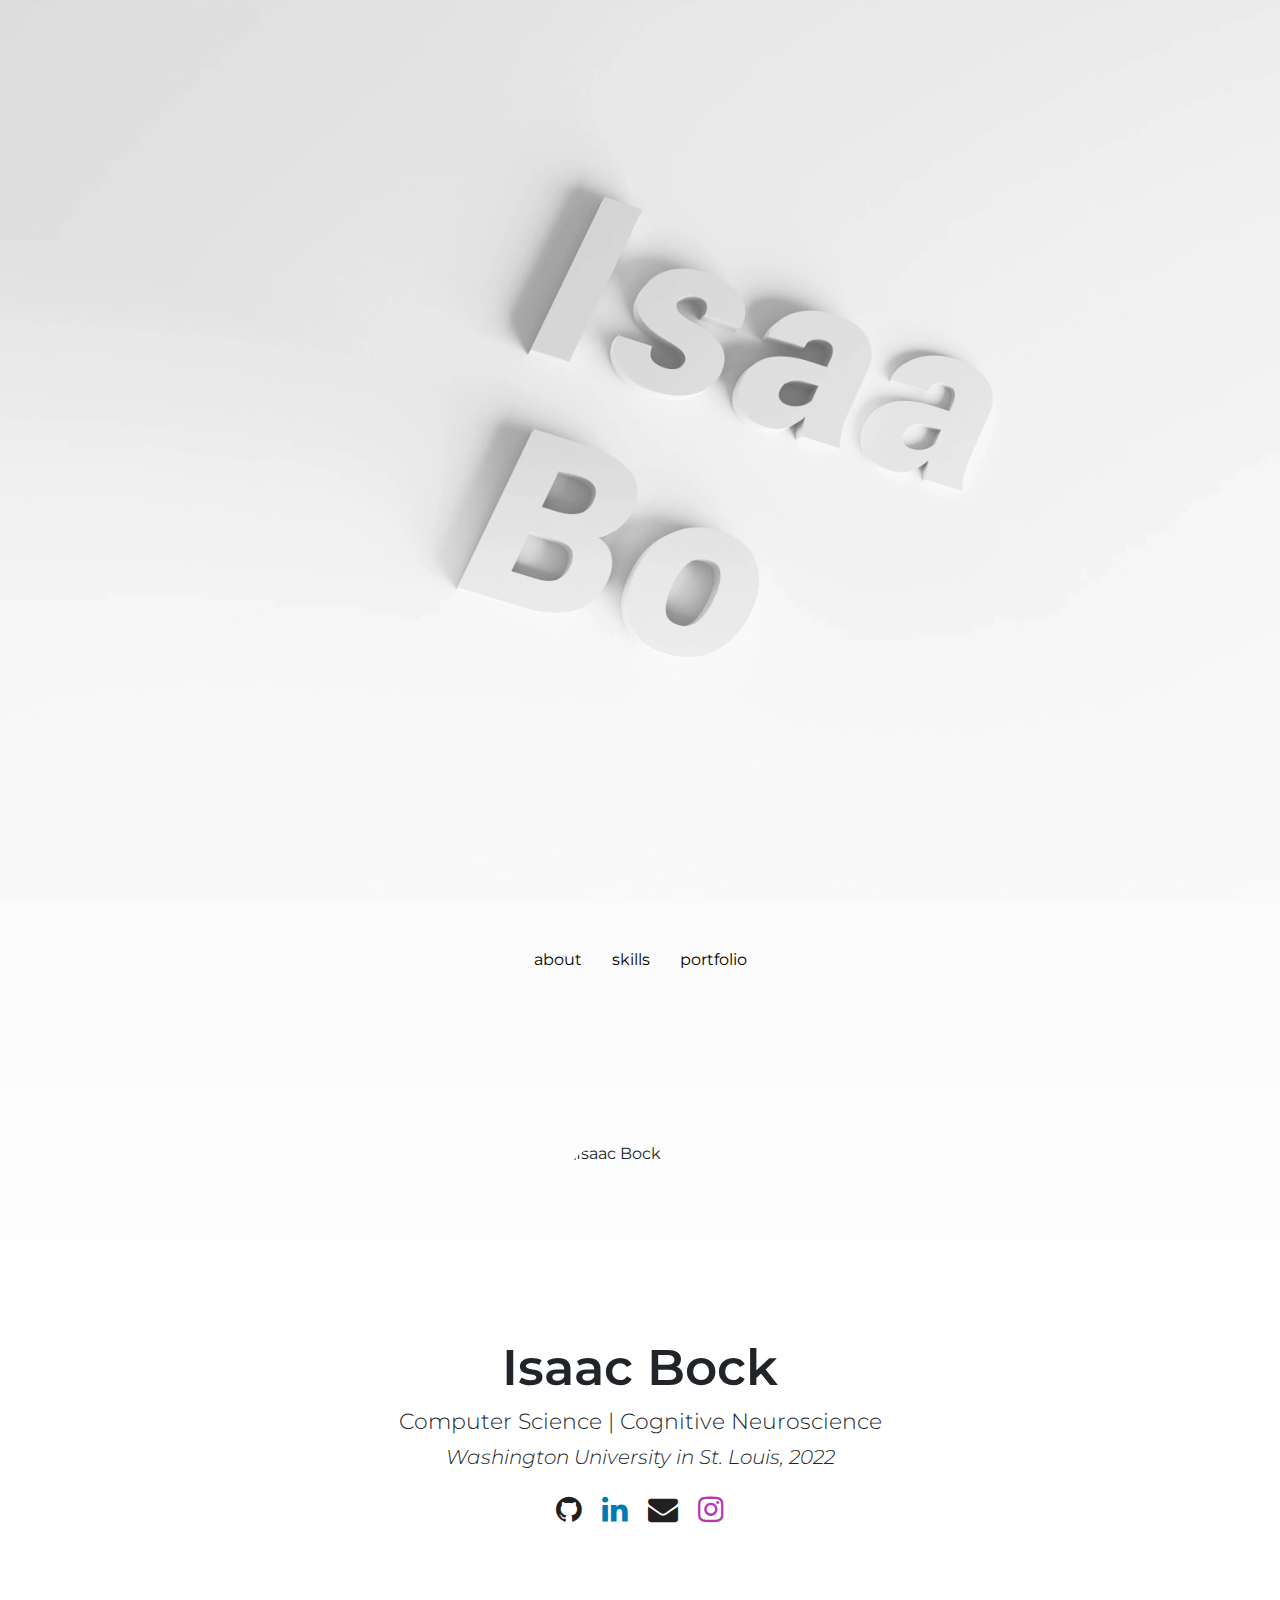
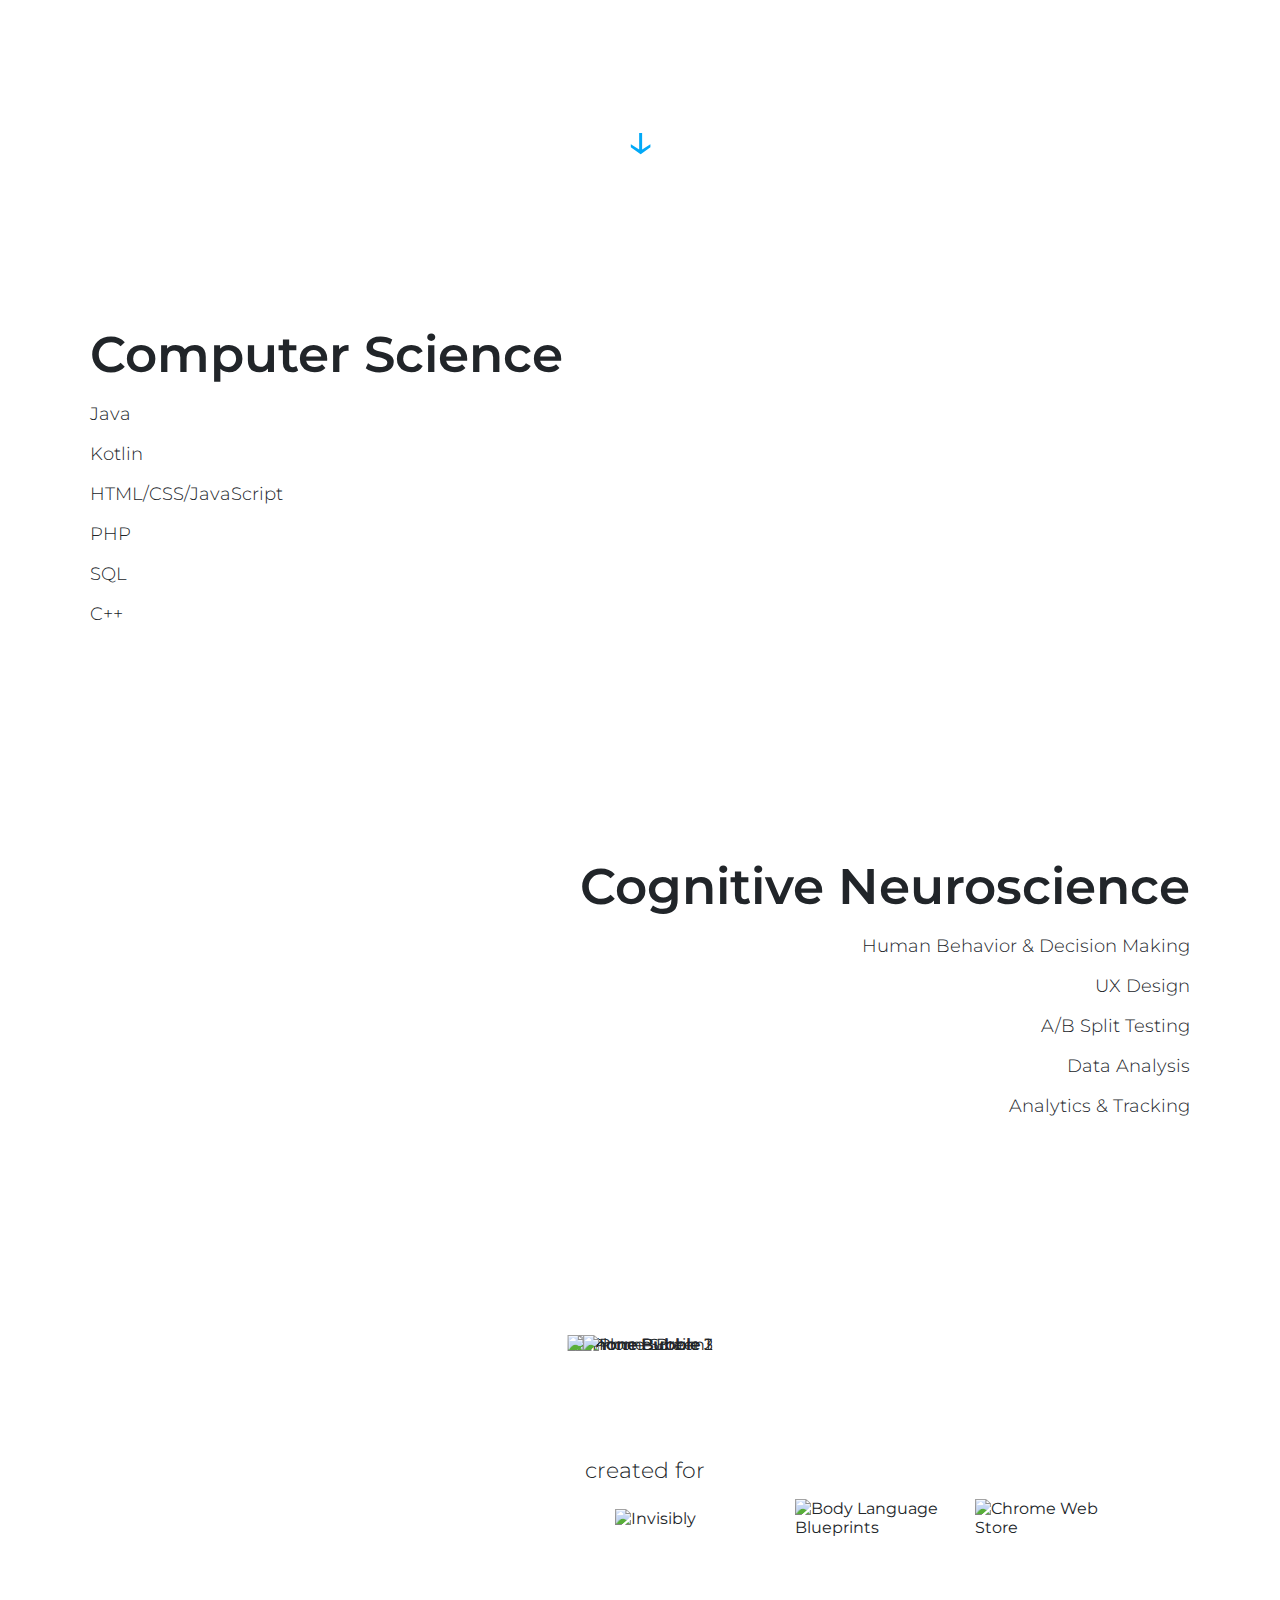
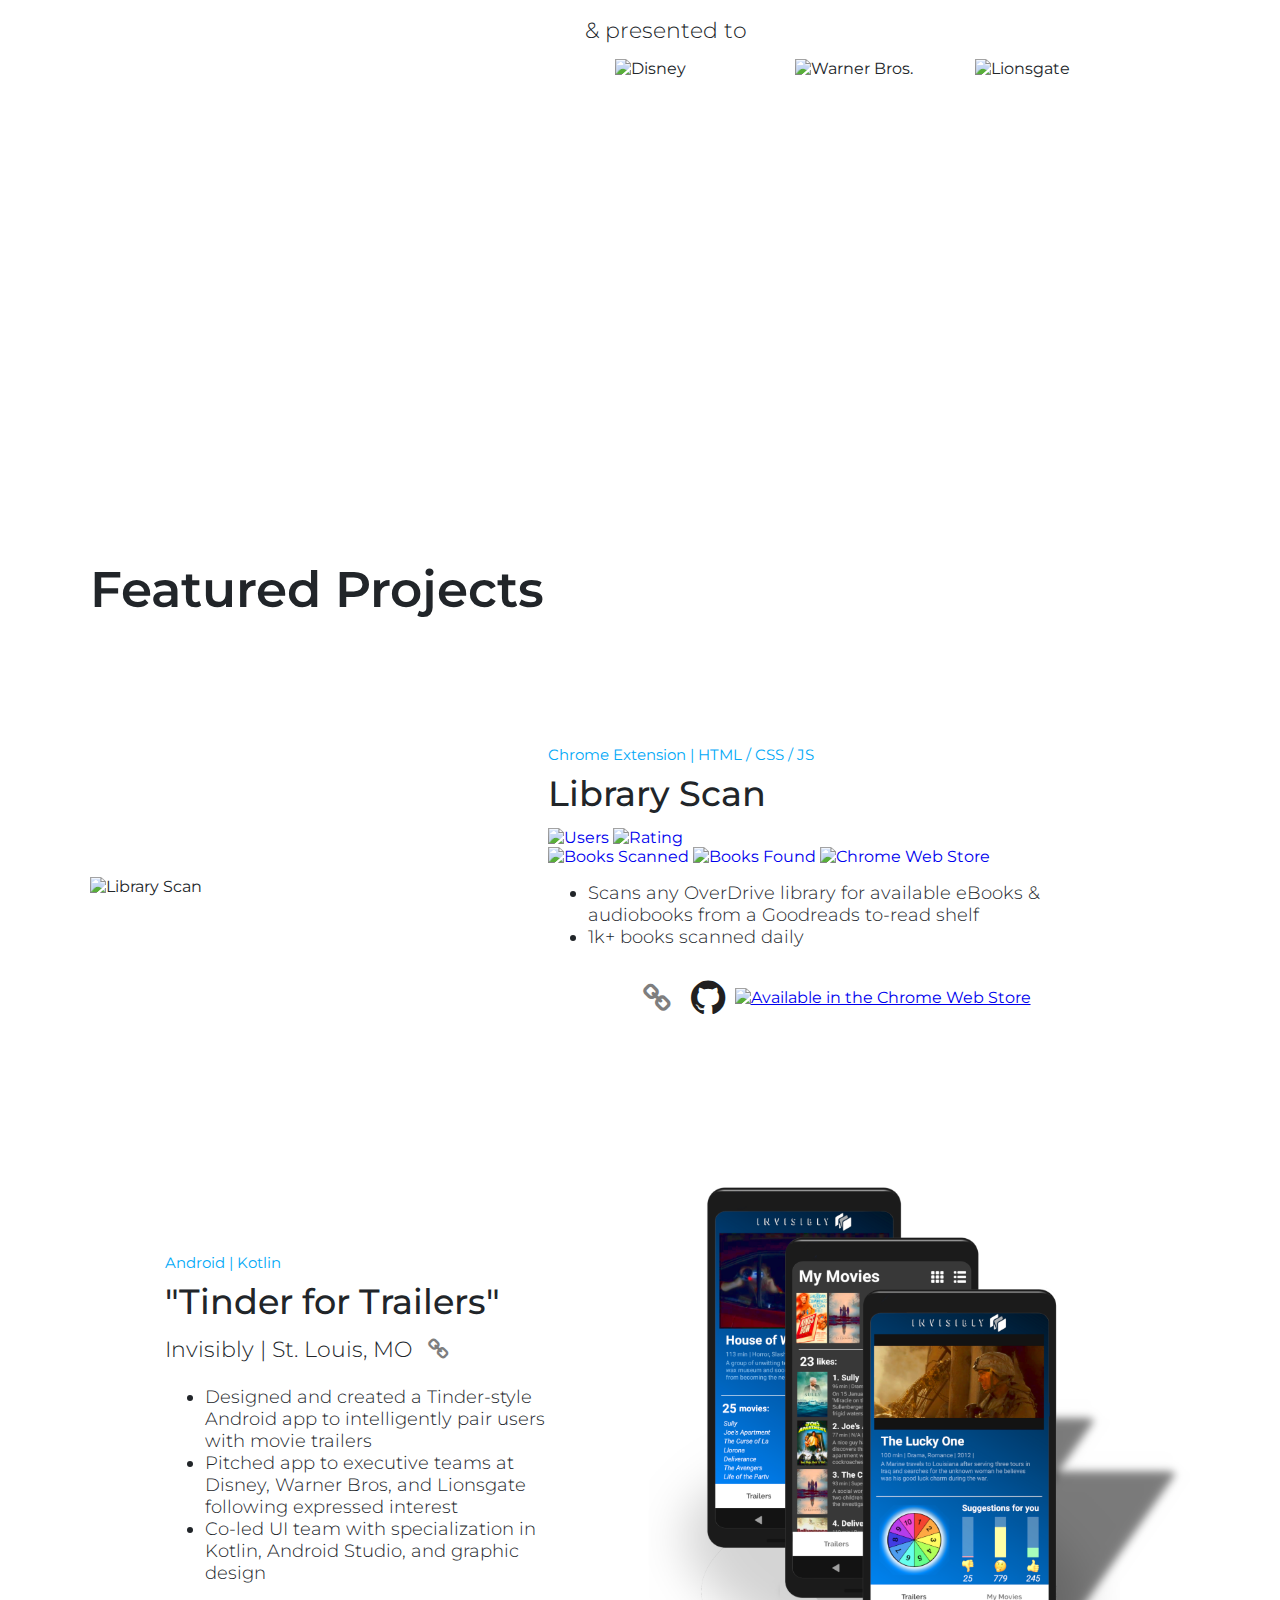
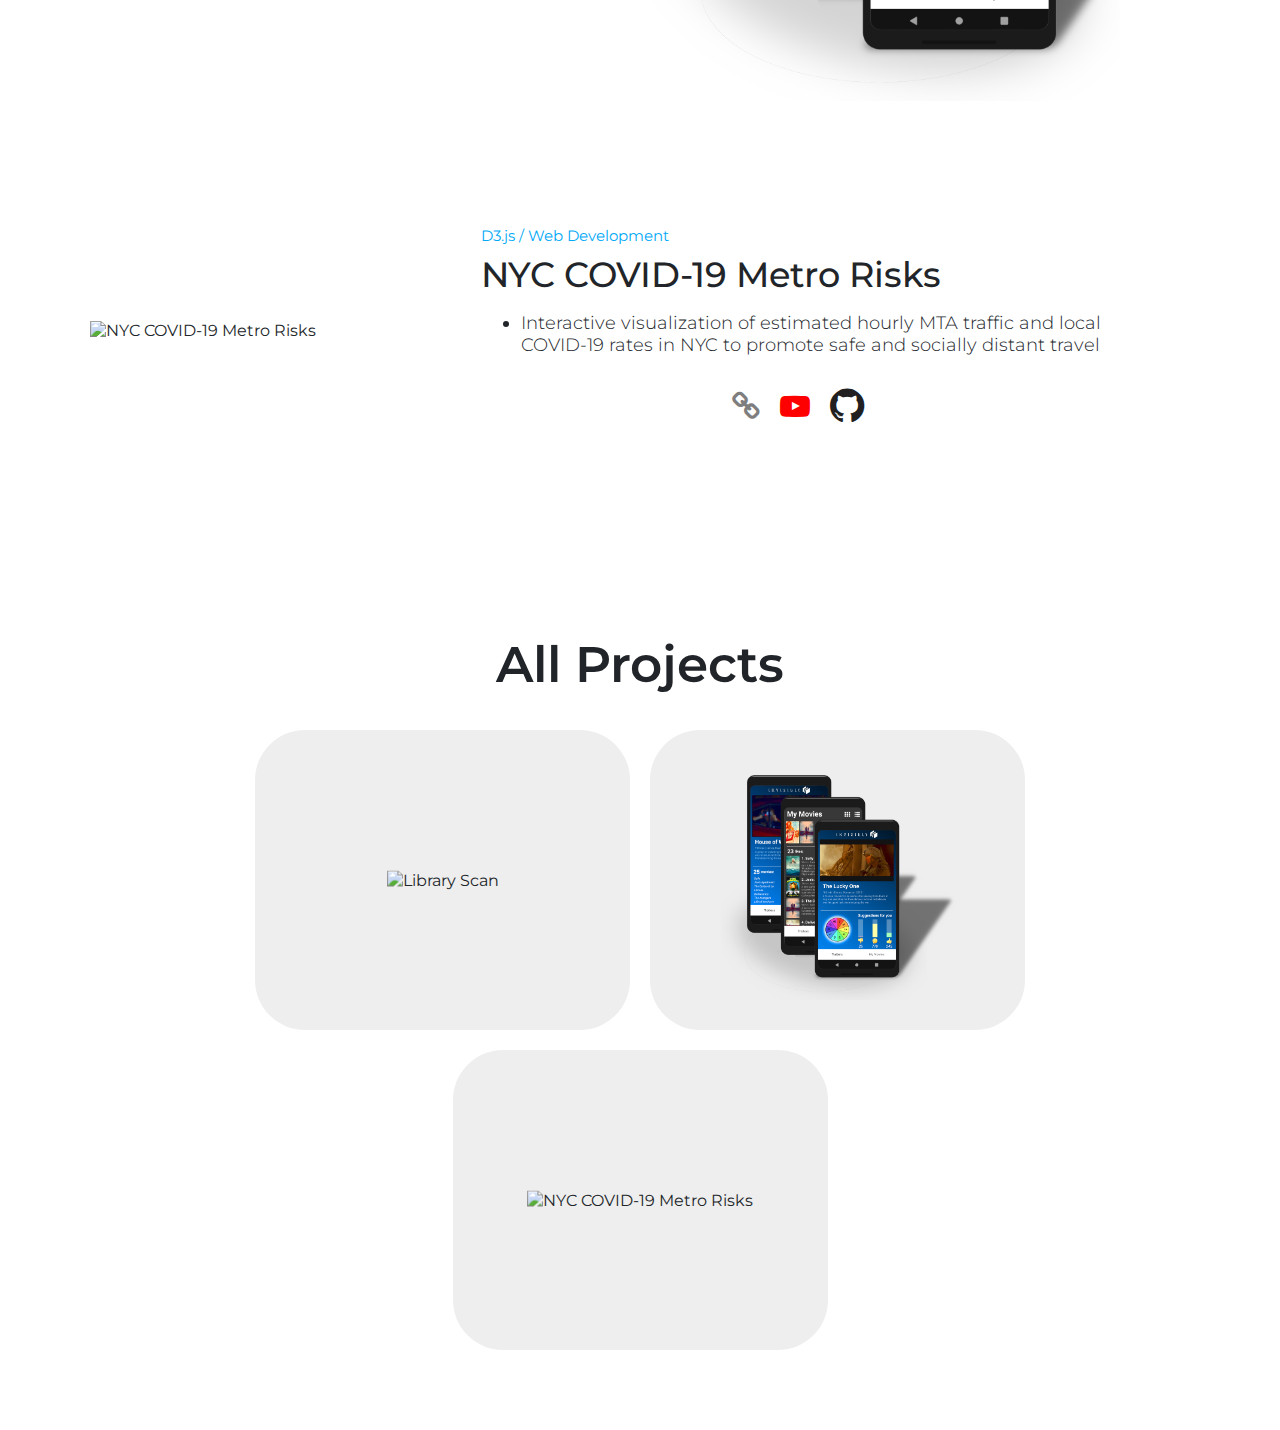
==== commit 6a336f03: "Updated portfolio projects" ====
--- a/index.html
+++ b/index.html
@@ -60,14 +60,8 @@
 				<h4><em>Washington University in St. Louis, 2022</em></h4>
 				<div id="social_icons">
 					<a
-						href="#mailgo"
-						data-address="isaactbock"
-						data-domain="wustl.edu"
-						class="fa fa-envelope"
-					></a>
-					<a
-						href="https://www.instagram.com/isaactbock/"
-						class="fa fa-instagram"
+						href="https://github.com/isaactbock"
+						class="fa fa-github"
 						target="_blank"
 						rel="noopener"
 					></a>
@@ -78,8 +72,14 @@
 						rel="noopener"
 					></a>
 					<a
-						href="https://github.com/isaactbock"
-						class="fa fa-github"
+						href="#mailgo"
+						data-address="isaactbock"
+						data-domain="wustl.edu"
+						class="fa fa-envelope"
+					></a>
+					<a
+						href="https://www.instagram.com/isaactbock/"
+						class="fa fa-instagram"
 						target="_blank"
 						rel="noopener"
 					></a>
@@ -175,13 +175,47 @@
 			</div>
 		</div>
 		<div id="featured_projects" class="section">
+			<h1>Featured Projects</h1>
 			<div class="featured_portfolio">
 				<img src="assets/LibraryScan.png" alt="Library Scan" width="600" />
 				<div class="featured_portfolio_content">
 					<h5>Chrome Extension | HTML / CSS / JS</h5>
 					<h2>Library Scan</h2>
 					<!-- <h3>Personal Project</h3> -->
-					<p>
+					<span class="shields">
+						<a
+							href="https://chrome.google.com/webstore/detail/mfckggnkebdpaocogfekaaicafooeiik"
+						>
+							<img
+								src="https://img.shields.io/chrome-web-store/users/mfckggnkebdpaocogfekaaicafooeiik?color=blue"
+								alt="Users"
+							/>
+						</a>
+						<a
+							href="https://chrome.google.com/webstore/detail/mfckggnkebdpaocogfekaaicafooeiik"
+						>
+							<img
+								src="https://img.shields.io/chrome-web-store/stars/mfckggnkebdpaocogfekaaicafooeiik"
+								alt="Rating"
+							/>
+						</a>
+						<br />
+						<a
+							href="https://chrome.google.com/webstore/detail/mfckggnkebdpaocogfekaaicafooeiik"
+						>
+							<img
+								src="https://img.shields.io/badge/books%20scanned-33.4k%2B-blue"
+								alt="Books Scanned"
+							/>
+						</a>
+						<a
+							href="https://chrome.google.com/webstore/detail/mfckggnkebdpaocogfekaaicafooeiik"
+						>
+							<img
+								src="https://img.shields.io/badge/books%20found-29.0k%2B-blue"
+								alt="Books Found"
+							/>
+						</a>
 						<a
 							href="https://chrome.google.com/webstore/detail/mfckggnkebdpaocogfekaaicafooeiik"
 						>
@@ -190,39 +224,7 @@
 								alt="Chrome Web Store"
 							/>
 						</a>
-						<a
-							href="https://chrome.google.com/webstore/detail/mfckggnkebdpaocogfekaaicafooeiik"
-						>
-							<img
-								src="https://img.shields.io/badge/books%20scanned-33.4k%2B-blue"
-								alt="Books Scanned"
-							/>
-						</a>
-						<a
-							href="https://chrome.google.com/webstore/detail/mfckggnkebdpaocogfekaaicafooeiik"
-						>
-							<img
-								src="https://img.shields.io/badge/books%20found-29.0k%2B-blue"
-								alt="Books Found"
-							/>
-						</a>
-						<a
-							href="https://chrome.google.com/webstore/detail/mfckggnkebdpaocogfekaaicafooeiik"
-						>
-							<img
-								src="https://img.shields.io/chrome-web-store/users/mfckggnkebdpaocogfekaaicafooeiik?color=blue"
-								alt="Users"
-							/>
-						</a>
-						<a
-							href="https://chrome.google.com/webstore/detail/mfckggnkebdpaocogfekaaicafooeiik"
-						>
-							<img
-								src="https://img.shields.io/chrome-web-store/stars/mfckggnkebdpaocogfekaaicafooeiik"
-								alt="Rating"
-							/>
-						</a>
-					</p>
+					</span>
 
 					<ul>
 						<li>
@@ -232,6 +234,18 @@
 						<li>1k+ books scanned daily</li>
 					</ul>
 					<div class="links">
+						<a
+							href="https://isaacbock.com/library-scan"
+							class="fa fa-link fa-3x"
+							target="_blank"
+							rel="noopener"
+						></a>
+						<a
+							href="https://github.com/isaactbock/library-scan"
+							class="fa fa-github fa-4x"
+							target="_blank"
+							rel="noopener"
+						></a>
 						<a
 							href="https://chrome.google.com/webstore/detail/mfckggnkebdpaocogfekaaicafooeiik"
 							target="_blank"
@@ -243,19 +257,27 @@
 								alt="Available in the Chrome Web Store"
 							/>
 						</a>
-						<a
-							href="https://github.com/isaactbock/library-scan"
-							class="fa fa-github fa-5x"
-						></a>
 					</div>
 				</div>
 			</div>
 			<div class="featured_portfolio reverse">
-				<img src="assets/LibraryScan.png" alt="Library Scan" width="600" />
+				<img
+					src="assets/InvisiblyProject.png"
+					alt="Tinder for Trailers"
+					width="550"
+				/>
 				<div class="featured_portfolio_content">
 					<h5>Android | Kotlin</h5>
 					<h2>"Tinder for Trailers"</h2>
-					<h3>Invisibly | St. Louis, MO</h3>
+					<h3>
+						Invisibly | St. Louis, MO
+						<a
+							href="http://invisibly.com/"
+							class="fa fa-link"
+							target="_blank"
+							rel="noopener noreferrer"
+						></a>
+					</h3>
 					<ul>
 						<li>
 							Designed and created a Tinder-style Android app to intelligently
@@ -270,7 +292,6 @@
 							graphic design
 						</li>
 					</ul>
-					<h3><em>Code unavailable to maintain confidentiality.</em></h3>
 				</div>
 			</div>
 			<div class="featured_portfolio">
@@ -284,14 +305,32 @@
 					<h2>NYC COVID-19 Metro Risks</h2>
 					<!-- <h3>Oshkosh, WI</h3> -->
 					<ul>
-						<li>Digitized all courses for online purchase</li>
-						<li>A/B redesign testing yielded XXX% increase in weekly users</li>
+						<li>
+							Interactive visualization of estimated hourly MTA traffic and
+							local COVID-19 rates in NYC to promote safe and socially distant
+							travel
+						</li>
 					</ul>
-					<h3>
-						<em>
-							bodylanguageblueprints.com | courses.bodylanguageblueprints.com
-						</em>
-					</h3>
+					<div class="links">
+						<a
+							href="https://isaacbock.github.io/MTA-covid-risks/"
+							class="fa fa-link fa-3x"
+							target="_blank"
+							rel="noopener"
+						></a>
+						<a
+							href="https://youtu.be/wyS1cVX_MOA"
+							class="fa fa-youtube-play fa-3x"
+							target="_blank"
+							rel="noopener"
+						></a>
+						<a
+							href="https://github.com/isaacbock/MTA-covid-risks"
+							class="fa fa-github fa-4x"
+							target="_blank"
+							rel="noopener"
+						></a>
+					</div>
 				</div>
 			</div>
 		</div>
@@ -299,11 +338,11 @@
 		<div id="portfolio">
 			<h1>All Projects</h1>
 			<div id="portfolio_tiles">
+				<!-- Item 1: Library Scan -->
 				<div class="portfolio_item">
-					<!-- Item 1: Tinder for Trailers -->
 					<div class="hover_overlay">
-						<p>Invisibly | St. Louis, MO</p>
-						<h2><strong>Tinder for Trailers</strong></h2>
+						<p>Chrome Extension</p>
+						<h2><strong>Library Scan</strong></h2>
 					</div>
 					<img src="assets/LibraryScan.png" alt="Library Scan" />
 					<div class="portfolio_popup" style="display: none">
@@ -313,7 +352,113 @@
 								<img src="assets/LibraryScan.png" alt="Library Scan" />
 							</div>
 							<div class="portfolio_popup_description">
-								<p>Invisibly | St. Louis, MO</p>
+								<h6>Chrome Extension</h6>
+								<h2><strong>Library Scan</strong></h2>
+								<span class="shields">
+									<a
+										href="https://chrome.google.com/webstore/detail/mfckggnkebdpaocogfekaaicafooeiik"
+									>
+										<img
+											src="https://img.shields.io/chrome-web-store/users/mfckggnkebdpaocogfekaaicafooeiik?color=blue"
+											alt="Users"
+										/>
+									</a>
+									<a
+										href="https://chrome.google.com/webstore/detail/mfckggnkebdpaocogfekaaicafooeiik"
+									>
+										<img
+											src="https://img.shields.io/chrome-web-store/stars/mfckggnkebdpaocogfekaaicafooeiik"
+											alt="Rating"
+										/>
+									</a>
+									<a
+										href="https://chrome.google.com/webstore/detail/mfckggnkebdpaocogfekaaicafooeiik"
+									>
+										<img
+											src="https://img.shields.io/badge/books%20scanned-33.4k%2B-blue"
+											alt="Books Scanned"
+										/>
+									</a>
+									<a
+										href="https://chrome.google.com/webstore/detail/mfckggnkebdpaocogfekaaicafooeiik"
+									>
+										<img
+											src="https://img.shields.io/badge/books%20found-29.0k%2B-blue"
+											alt="Books Found"
+										/>
+									</a>
+									<a
+										href="https://chrome.google.com/webstore/detail/mfckggnkebdpaocogfekaaicafooeiik"
+									>
+										<img
+											src="https://img.shields.io/chrome-web-store/v/mfckggnkebdpaocogfekaaicafooeiik"
+											alt="Chrome Web Store"
+										/>
+									</a>
+								</span>
+
+								<ul>
+									<li>
+										Scans any OverDrive library for available eBooks &
+										audiobooks from a Goodreads to-read shelf
+									</li>
+									<li>1k+ books scanned daily</li>
+								</ul>
+								<div class="links">
+									<a
+										href="https://isaacbock.com/library-scan"
+										class="fa fa-link fa-3x"
+										target="_blank"
+										rel="noopener"
+									></a>
+									<a
+										href="https://github.com/isaactbock/library-scan"
+										class="fa fa-github fa-4x"
+										target="_blank"
+										rel="noopener"
+									></a>
+									<a
+										href="https://chrome.google.com/webstore/detail/mfckggnkebdpaocogfekaaicafooeiik"
+										target="_blank"
+										rel="noopener"
+									>
+										<img
+											src="https://github.com/isaactbock/library-scan/blob/master/media/Chrome%20Web%20Store.png?raw=true"
+											height="75"
+											alt="Available in the Chrome Web Store"
+										/>
+									</a>
+								</div>
+							</div>
+						</div>
+					</div>
+				</div>
+				<!-- Item 2: Tinder for Trailers -->
+				<div class="portfolio_item">
+					<div class="hover_overlay">
+						<p>Invisibly | St. Louis, MO</p>
+						<h2><strong>Tinder for Trailers</strong></h2>
+					</div>
+					<img src="assets/InvisiblyProject.png" alt="Tinder for Trailers" />
+					<div class="portfolio_popup" style="display: none">
+						<div class="portfolio_popup_content">
+							<button class="fa fa-close"></button>
+							<div class="portfolio_popup_image">
+								<img
+									src="assets/InvisiblyProject.png"
+									alt="Tinder for Trailers"
+								/>
+							</div>
+							<div class="portfolio_popup_description">
+								<h6>
+									Invisibly | St. Louis, MO
+									<a
+										href="http://invisibly.com/"
+										class="fa fa-link"
+										target="_blank"
+										rel="noopener"
+									></a>
+								</h6>
 								<h2><strong>Tinder for Trailers</strong></h2>
 								<ul>
 									<li>
@@ -329,103 +474,15 @@
 										Studio, and graphic design
 									</li>
 								</ul>
-								<h3><em>Code unavailable to maintain confidentiality.</em></h3>
 							</div>
 						</div>
 					</div>
 				</div>
-				<!-- Item 2: Library Scan -->
+				<!-- Item 3: NYC COVID-19 Metro Risks -->
 				<div class="portfolio_item">
 					<div class="hover_overlay">
-						<p>Chrome Extension</p>
-						<h2><strong>Library Scan</strong></h2>
-					</div>
-					<img src="assets/LibraryScan.png" alt="Library Scan" />
-					<div class="portfolio_popup" style="display: none">
-						<div class="portfolio_popup_content">
-							<button class="fa fa-close"></button>
-							<div class="portfolio_popup_image">
-								<img src="assets/LibraryScan.png" alt="Library Scan" />
-							</div>
-							<div class="portfolio_popup_description">
-								<p>Chrome Extension</p>
-								<h2><strong>Library Scan</strong></h2>
-								<p>
-									<a
-										href="https://chrome.google.com/webstore/detail/mfckggnkebdpaocogfekaaicafooeiik"
-									>
-										<img
-											src="https://img.shields.io/chrome-web-store/v/mfckggnkebdpaocogfekaaicafooeiik"
-											alt="Chrome Web Store"
-										/>
-									</a>
-									<a
-										href="https://chrome.google.com/webstore/detail/mfckggnkebdpaocogfekaaicafooeiik"
-									>
-										<img
-											src="https://img.shields.io/badge/books%20scanned-33.4k%2B-blue"
-											alt="Books Scanned"
-										/>
-									</a>
-									<a
-										href="https://chrome.google.com/webstore/detail/mfckggnkebdpaocogfekaaicafooeiik"
-									>
-										<img
-											src="https://img.shields.io/badge/books%20found-29.0k%2B-blue"
-											alt="Books Found"
-										/>
-									</a>
-									<a
-										href="https://chrome.google.com/webstore/detail/mfckggnkebdpaocogfekaaicafooeiik"
-									>
-										<img
-											src="https://img.shields.io/chrome-web-store/users/mfckggnkebdpaocogfekaaicafooeiik?color=blue"
-											alt="Users"
-										/>
-									</a>
-									<a
-										href="https://chrome.google.com/webstore/detail/mfckggnkebdpaocogfekaaicafooeiik"
-									>
-										<img
-											src="https://img.shields.io/chrome-web-store/stars/mfckggnkebdpaocogfekaaicafooeiik"
-											alt="Rating"
-										/>
-									</a>
-								</p>
-
-								<ul>
-									<li>
-										Scans any OverDrive library for available eBooks &
-										audiobooks from a Goodreads to-read shelf
-									</li>
-									<li>1k+ books scanned daily</li>
-								</ul>
-								<div class="links">
-									<a
-										href="https://chrome.google.com/webstore/detail/mfckggnkebdpaocogfekaaicafooeiik"
-										target="_blank"
-										rel="noopener"
-									>
-										<img
-											src="https://github.com/isaactbock/library-scan/blob/master/media/Chrome%20Web%20Store.png?raw=true"
-											height="75"
-											alt="Available in the Chrome Web Store"
-										/>
-									</a>
-									<a
-										href="https://github.com/isaactbock/library-scan"
-										class="fa fa-github fa-5x"
-									></a>
-								</div>
-							</div>
-						</div>
-					</div>
-				</div>
-				<!-- Item 3: Body Language Blueprints -->
-				<div class="portfolio_item">
-					<div class="hover_overlay">
-						<p>Oshkosh, WI</p>
-						<h2><strong>Body Language Blueprints</strong></h2>
+						<p>Data Visualization</p>
+						<h2><strong>NYC COVID-19 Metro Risks</strong></h2>
 					</div>
 					<img src="assets/NYC_Covid.png" alt="NYC COVID-19 Metro Risks" />
 					<div class="portfolio_popup" style="display: none">
@@ -438,24 +495,97 @@
 								/>
 							</div>
 							<div class="portfolio_popup_description">
-								<p>Oshkosh, WI</p>
-								<h2><strong>Body Language Blueprints</strong></h2>
+								<h6>D3.js / Web Development</h6>
+								<h2><strong>NYC COVID-19 Metro Risks</strong></h2>
 								<ul>
-									<li>Digitized all courses for online purchase</li>
 									<li>
-										A/B redesign testing yielded XXX% increase in weekly users
+										Interactive visualization of estimated hourly MTA traffic
+										and local COVID-19 rates in NYC to promote safe and socially
+										distant travel
 									</li>
 								</ul>
+								<div class="links">
+									<a
+										href="https://isaacbock.github.io/MTA-covid-risks/"
+										class="fa fa-link fa-3x"
+										target="_blank"
+										rel="noopener"
+									></a>
+									<a
+										href="https://youtu.be/wyS1cVX_MOA"
+										class="fa fa-youtube-play fa-3x"
+										target="_blank"
+										rel="noopener"
+									></a>
+									<a
+										href="https://github.com/isaacbock/MTA-covid-risks"
+										class="fa fa-github fa-4x"
+										target="_blank"
+										rel="noopener"
+									></a>
+								</div>
+							</div>
+						</div>
+					</div>
+				</div>
+				<!-- Item 4: Once Upon a Time -->
+				<!-- <div class="portfolio_item">
+					<div class="hover_overlay">
+						<p>Data Visualization</p>
+						<h2><strong>Once Upon a Time</strong></h2>
+					</div>
+					<img src="" alt="Once Upon a Time" />
+					<div class="portfolio_popup" style="display: none">
+						<div class="portfolio_popup_content">
+							<button class="fa fa-close"></button>
+							<div class="portfolio_popup_image">
+								<img src="" alt="Once Upon a Time" />
+							</div>
+							<div class="portfolio_popup_description">
+								<p>D3.js Data Visualization</p>
+								<h2>
+									<strong>
+										Once Upon a Time: Gender Roles in English Fairy Tales
+									</strong>
+								</h2>
+								<ul>
+									<li>DESCRIPTION</li>
+								</ul>
 								<h3>
-									<em>
-										bodylanguageblueprints.com |
-										courses.bodylanguageblueprints.com
-									</em>
+									<em>LINKS</em>
 								</h3>
 							</div>
 						</div>
 					</div>
-				</div>
+				</div> -->
+				<!-- Item 5: Egyptian Rat Tap -->
+				<!-- <div class="portfolio_item">
+					<div class="hover_overlay">
+						<p>iOS Game</p>
+						<h2><strong>Egyptian Rat Tap</strong></h2>
+					</div>
+					<img src="" alt="Egyptian Rat Tap" />
+					<div class="portfolio_popup" style="display: none">
+						<div class="portfolio_popup_content">
+							<button class="fa fa-close"></button>
+							<div class="portfolio_popup_image">
+								<img src="" alt="Egyptian Rat Tap" />
+							</div>
+							<div class="portfolio_popup_description">
+								<h6>iOS Game</h6>
+								<h2>
+									<strong>Egyptian Rat Tap</strong>
+								</h2>
+								<ul>
+									<li>DESCRIPTION</li>
+								</ul>
+								<h3>
+									<em>LINKS & COLLABORATORS</em>
+								</h3>
+							</div>
+						</div>
+					</div>
+				</div> -->
 			</div>
 		</div>
 
@@ -473,13 +603,14 @@
 		<script src="js/portfolio.js"></script>
 		<script src="js/scroll.js"></script>
 		<!-- Chatbot -->
-		<script src="https://www.gstatic.com/dialogflow-console/fast/messenger/bootstrap.js?v=1"></script>
+		<!-- <script src="https://www.gstatic.com/dialogflow-console/fast/messenger/bootstrap.js?v=1"></script>
 		<df-messenger
 			intent="WELCOME"
 			chat-title="AI-saac"
 			agent-id="912ba2fa-c89d-4002-b29a-8f25a9a2e530"
 			language-code="en"
 			wait-open="true"
-		></df-messenger>
+			chat-icon="assets/speech-bubble-36.png"
+		></df-messenger> -->
 	</body>
 </html>
--- a/css/style.css
+++ b/css/style.css
@@ -50,7 +50,10 @@
 	margin-top: 0;
 }
 h6 {
-	/* TO DO */
+	/* Stylized Subtitle 2 */
+	font-size: 18px;
+	font-weight: 300;
+	margin-bottom: 5px;
 }
 p,
 li {
@@ -82,121 +85,6 @@
 	100% {
 		box-shadow: 0 5px 15px 0px rgba(0, 0, 0, 0.6);
 		transform: translatey(0px);
-	}
-}
-
-@media only screen and (max-width: 1200px) {
-	#companies {
-		left: 35% !important;
-	}
-}
-@media only screen and (max-width: 1050px) {
-	.featured_portfolio {
-		flex-direction: column;
-	}
-	.featured_portfolio.reverse {
-		flex-direction: column;
-		flex-wrap: wrap;
-	}
-	.featured_portfolio > img {
-		width: 30vw;
-		height: auto;
-	}
-	.featured_portfolio_content {
-		margin-top: 25px !important;
-		margin-bottom: 0 !important;
-	}
-	#companies {
-		left: 28% !important;
-	}
-	#created_for > img {
-		width: 100px !important;
-		margin-left: 0px !important;
-		margin-right: 20px;
-	}
-	#presented_to > img {
-		width: 100px !important;
-		margin-left: 0px !important;
-		margin-right: 20px;
-	}
-}
-@media only screen and (max-width: 600px) {
-	h1 {
-		/* Section Titles */
-		font-size: 40px;
-	}
-	h2 {
-		/* Project Titles */
-		font-size: 30px;
-	}
-	h3 {
-		/* Large Descriptor Text */
-		font-size: 19px;
-	}
-	h4 {
-		/* Smaller Descriptor Text */
-		font-size: 18px;
-	}
-	h5 {
-		/* Stylized Subtitle */
-		font-size: 14px;
-	}
-	h6 {
-		/* TO DO */
-	}
-	.featured_portfolio > img {
-		width: 50vw;
-	}
-	#companies {
-		left: 8% !important;
-	}
-	#created_for > img {
-		width: 80px !important;
-	}
-	#presented_to > img {
-		width: 80px !important;
-	}
-	.portfolio_popup_description {
-		padding-left: 30px !important;
-		padding-right: 30px !important;
-	}
-}
-@media only screen and (max-width: 400px) {
-	h1 {
-		/* Section Titles */
-		font-size: 30px;
-	}
-	h2 {
-		/* Project Titles */
-		font-size: 25px;
-	}
-	h3 {
-		/* Large Descriptor Text */
-		font-size: 13px;
-	}
-	h4 {
-		/* Smaller Descriptor Text */
-		font-size: 13px;
-	}
-	p,
-	li {
-		font-size: 12px;
-	}
-	.featured_portfolio > img {
-		width: 60vw;
-	}
-	#companies {
-		left: 0% !important;
-	}
-	#created_for > img {
-		width: 60px !important;
-	}
-	#presented_to > img {
-		width: 60px !important;
-	}
-	.portfolio_popup_description {
-		padding-left: 20px !important;
-		padding-right: 20px !important;
 	}
 }
 
@@ -241,8 +129,12 @@
 }
 #headshot {
 	border-radius: 50px;
-	width: 200px;
+	width: 160px;
 	height: auto;
+	transition: all 0.3s;
+}
+#headshot:hover {
+	box-shadow: #02a9f7 5px -5px 1px;
 }
 #social_icons {
 	width: 75vw;
@@ -253,7 +145,7 @@
 	margin-top: 15px;
 }
 #down {
-	color: black;
+	color: #02a9f7;
 	font-size: 50px;
 	text-align: center;
 	cursor: pointer;
@@ -282,6 +174,19 @@
 .fa-envelope {
 	color: #211f1f;
 }
+.fa-link {
+	color: rgb(126, 126, 126);
+	font-size: 22px;
+}
+.fa-youtube-play {
+	color: red;
+}
+.fa-3x {
+	font-size: 30px;
+}
+.fa-4x {
+	font-size: 40px;
+}
 .fa-5x {
 	font-size: 50px;
 }
@@ -309,7 +214,15 @@
 .links {
 	display: flex;
 	align-items: center;
+	justify-content: center;
 	margin-top: 20px;
+}
+.shields {
+	display: inline-block;
+	margin-top: 13px;
+}
+.shields > a {
+	text-decoration: none;
 }
 
 canvas {
@@ -400,17 +313,18 @@
 	width: 375px;
 	max-width: 95vw;
 	margin: 10px;
-	max-height: 300px;
+	height: 300px;
 	border-radius: 50px;
 	background-color: #eee;
 	position: relative;
 }
 .hover_overlay {
 	position: absolute;
-	width: 100%;
-	height: 100%;
+	width: calc(100% - 50px);
+	height: calc(100% - 50px);
+	padding: 25px;
 	opacity: 0;
-	transition: 0.3s;
+	transition: 0.4s;
 	background-color: #007cb5dc;
 	border-radius: 50px;
 	color: white;
@@ -431,7 +345,7 @@
 	padding: 20px;
 	left: 50%;
 	top: 50%;
-	transform: translate(-50%, 0%);
+	transform: translate(-50%, -50%);
 	max-width: 80%;
 	max-height: 80%;
 }
@@ -496,3 +410,122 @@
 	max-height: 100%;
 	word-wrap: break-word;
 }
+
+@media only screen and (max-width: 1200px) {
+	#companies {
+		left: 35% !important;
+	}
+}
+@media only screen and (max-width: 1050px) {
+	.featured_portfolio {
+		flex-direction: column;
+	}
+	.featured_portfolio.reverse {
+		flex-direction: column;
+		flex-wrap: wrap;
+	}
+	.featured_portfolio > img {
+		width: 30vw;
+		height: auto;
+	}
+	.featured_portfolio_content {
+		margin-top: 25px !important;
+		margin-bottom: 0 !important;
+	}
+	#companies {
+		left: 28% !important;
+	}
+	#created_for > img {
+		width: 100px !important;
+		margin-left: 0px !important;
+		margin-right: 20px;
+	}
+	#presented_to > img {
+		width: 100px !important;
+		margin-left: 0px !important;
+		margin-right: 20px;
+	}
+	.portfolio_item {
+		height: 275px;
+	}
+}
+@media only screen and (max-width: 600px) {
+	h1 {
+		/* Section Titles */
+		font-size: 40px;
+	}
+	h2 {
+		/* Project Titles */
+		font-size: 30px;
+	}
+	h3 {
+		/* Large Descriptor Text */
+		font-size: 19px;
+	}
+	h4 {
+		/* Smaller Descriptor Text */
+		font-size: 18px;
+	}
+	h5 {
+		/* Stylized Subtitle */
+		font-size: 14px;
+	}
+	h6 {
+		/* Stylized Subtitle 2 */
+		font-size: 14px;
+	}
+	.featured_portfolio > img {
+		width: 50vw;
+	}
+	#companies {
+		left: 8% !important;
+	}
+	#created_for > img {
+		width: 80px !important;
+	}
+	#presented_to > img {
+		width: 80px !important;
+	}
+	.portfolio_popup_description {
+		padding-left: 30px !important;
+		padding-right: 30px !important;
+	}
+}
+@media only screen and (max-width: 400px) {
+	h1 {
+		/* Section Titles */
+		font-size: 30px;
+	}
+	h2 {
+		/* Project Titles */
+		font-size: 25px;
+	}
+	h3 {
+		/* Large Descriptor Text */
+		font-size: 13px;
+	}
+	h4 {
+		/* Smaller Descriptor Text */
+		font-size: 13px;
+	}
+	p,
+	li {
+		font-size: 12px;
+	}
+	.featured_portfolio > img {
+		width: 60vw;
+	}
+	#companies {
+		left: 0% !important;
+	}
+	#created_for > img {
+		width: 60px !important;
+	}
+	#presented_to > img {
+		width: 60px !important;
+	}
+	.portfolio_popup_description {
+		padding-left: 20px !important;
+		padding-right: 20px !important;
+	}
+}
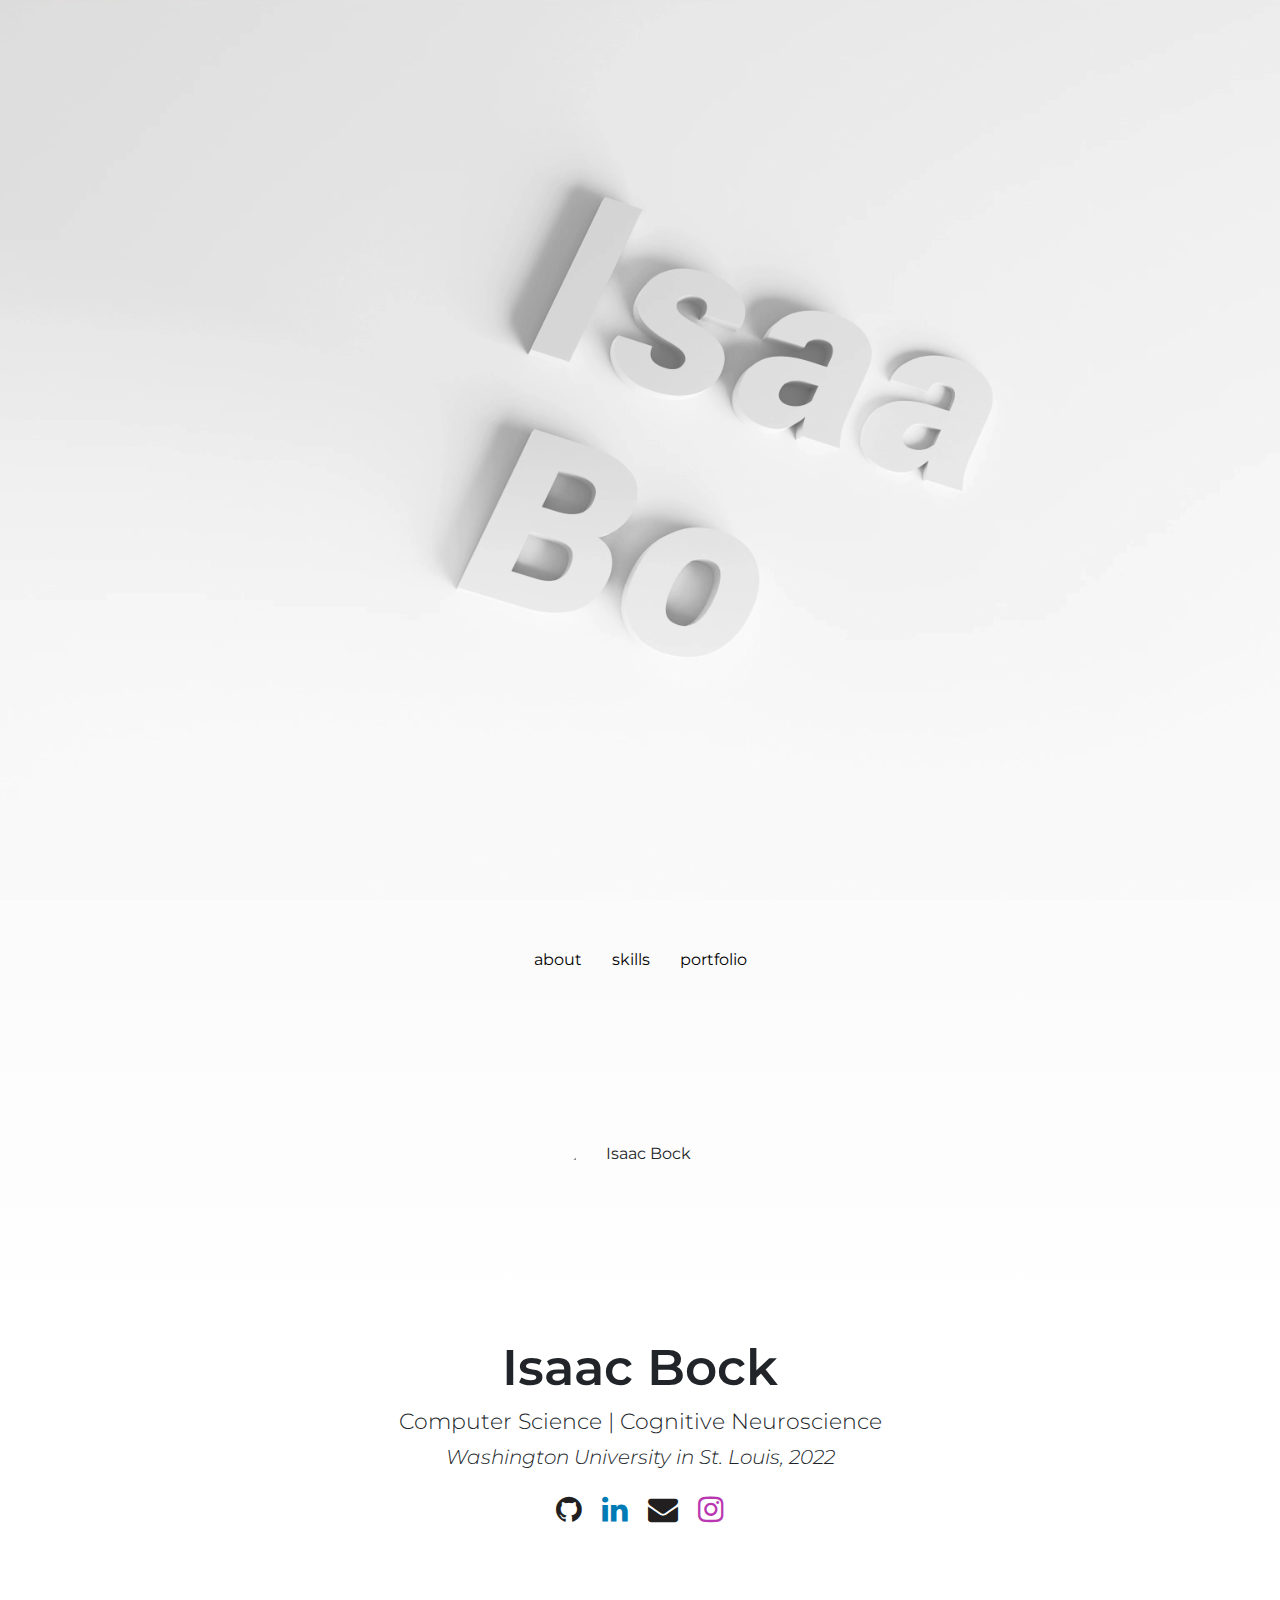
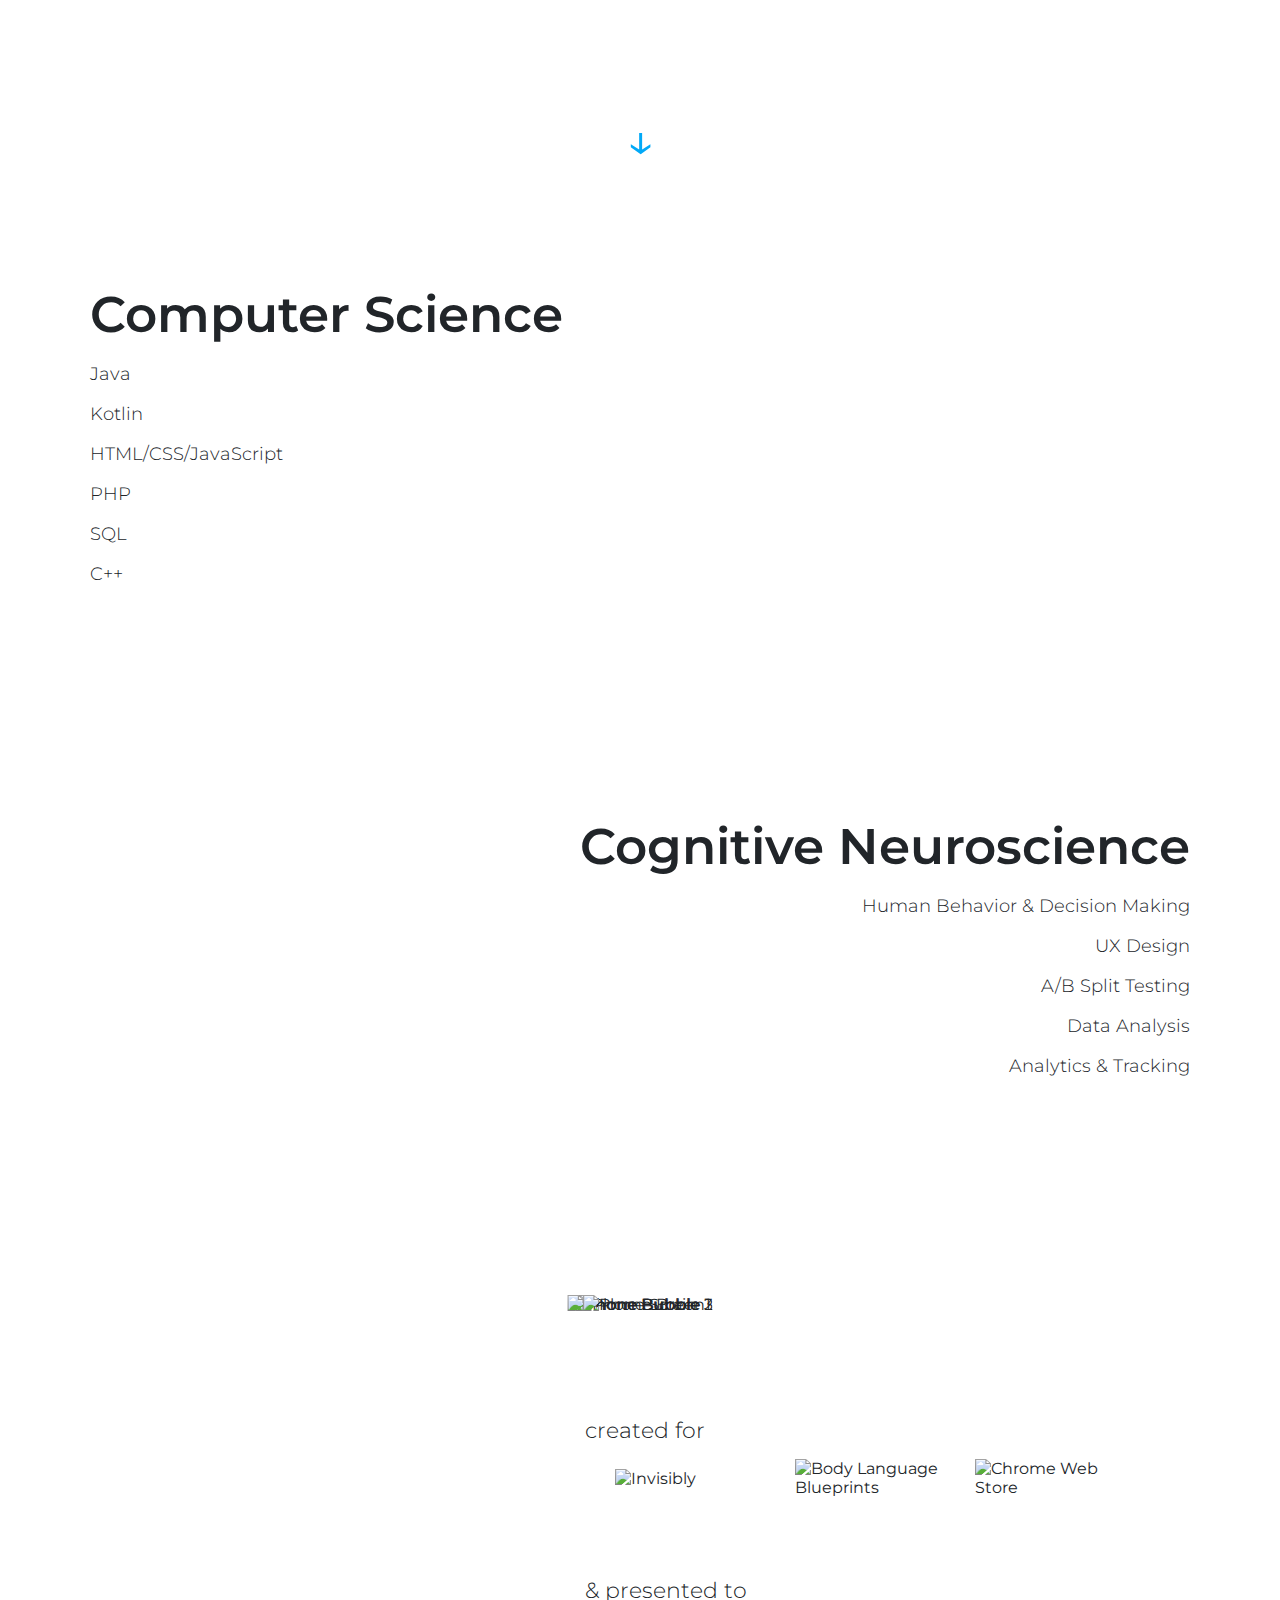
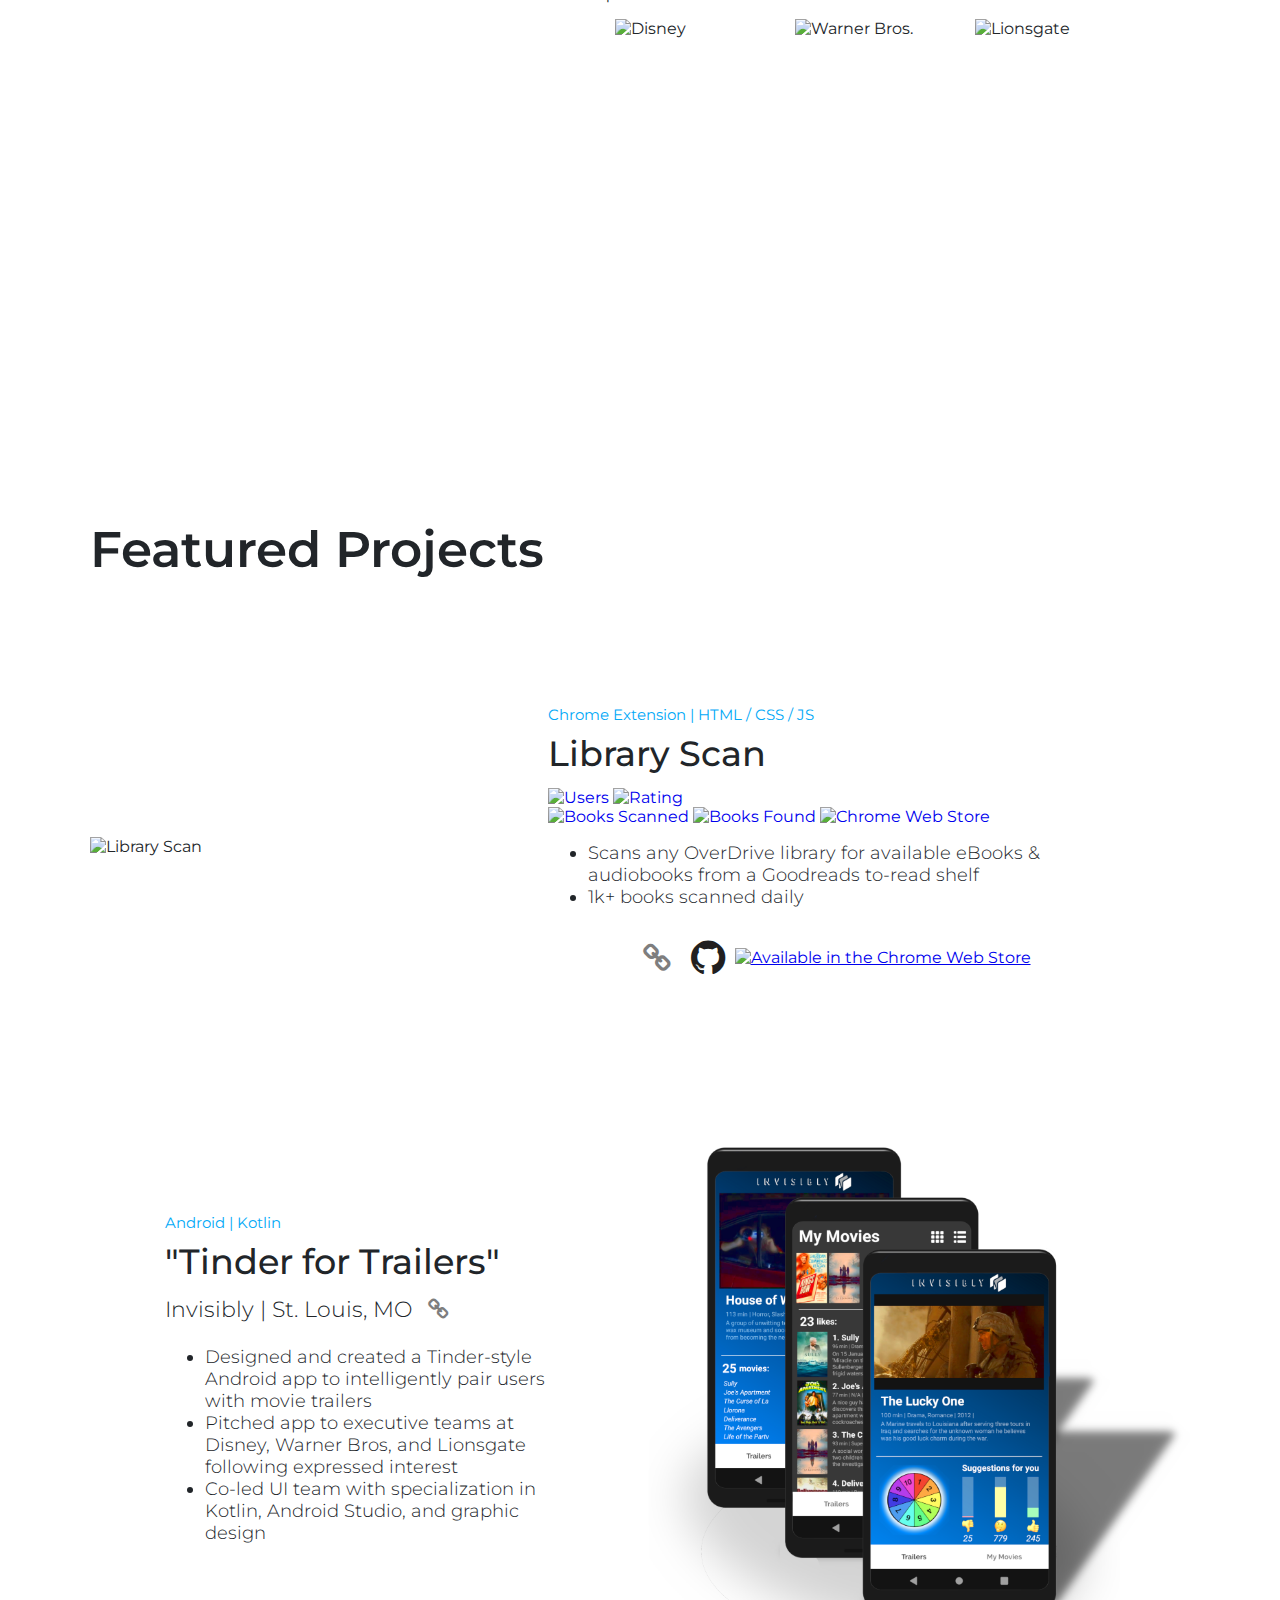
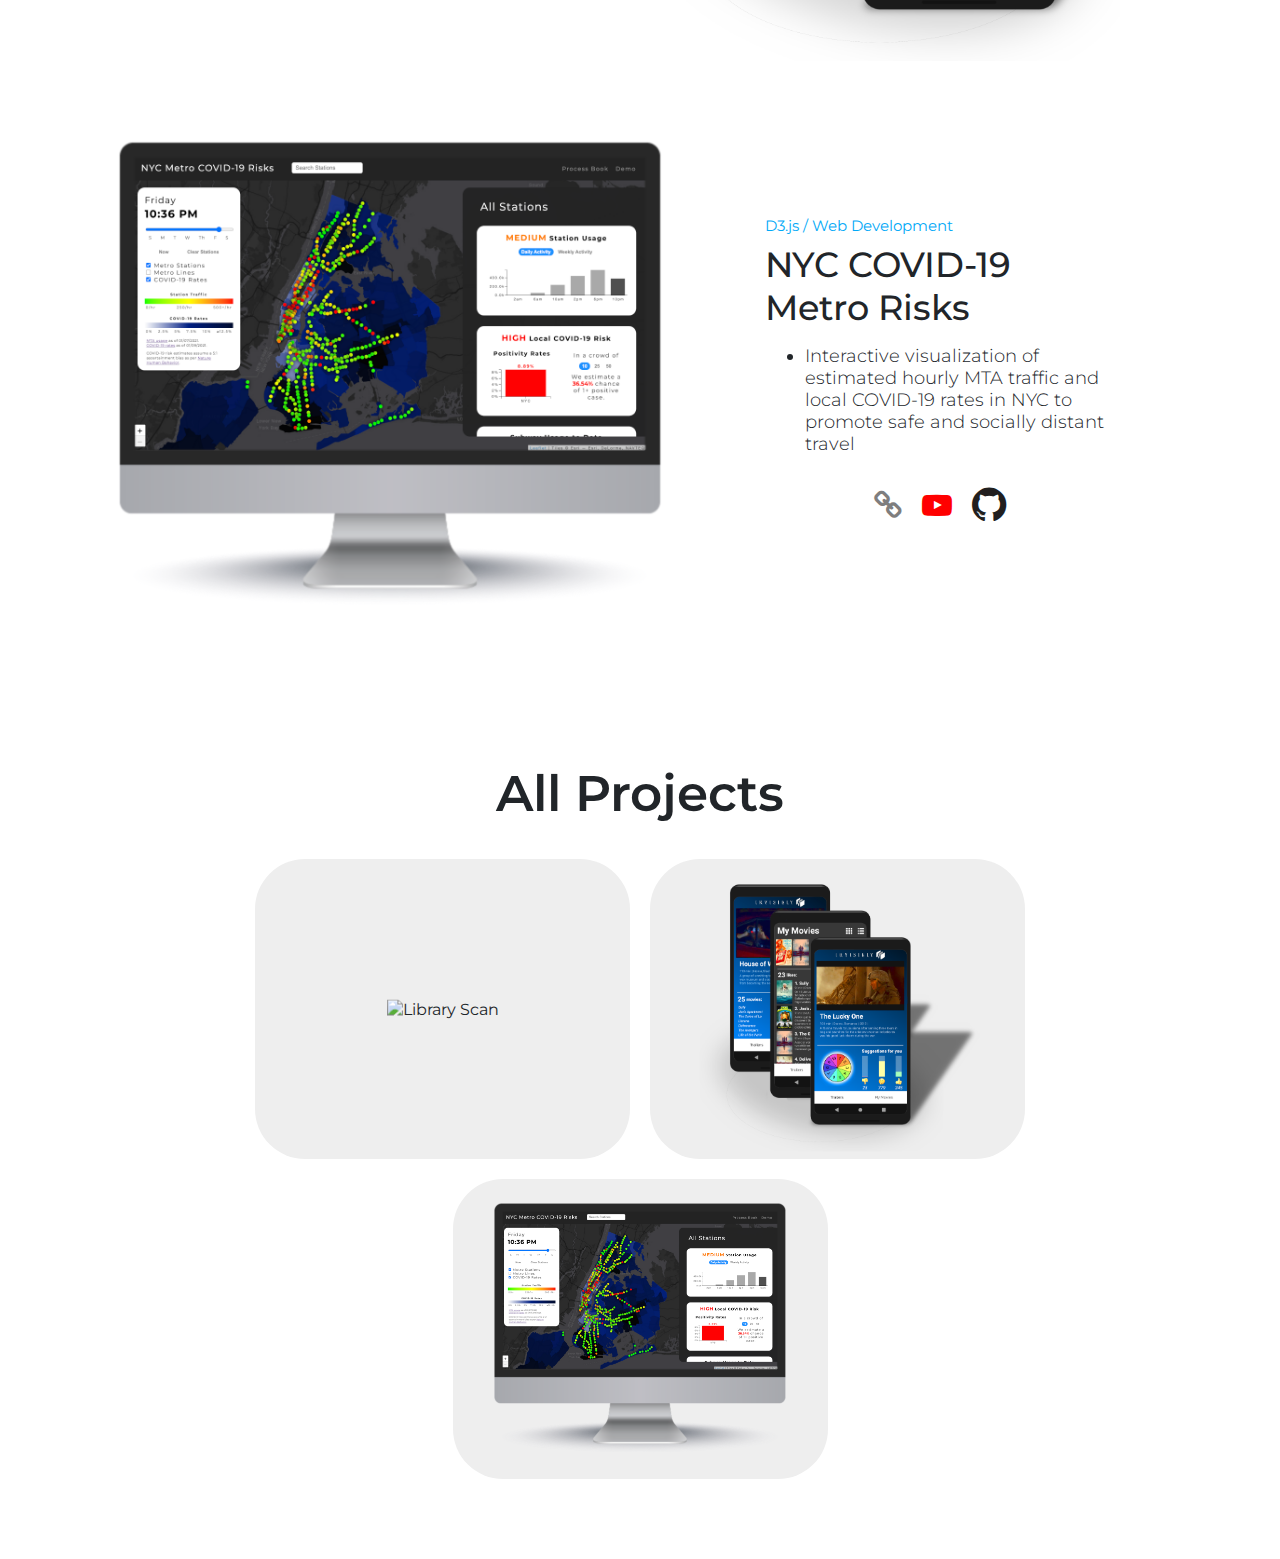
==== commit c039df14: "Enhanced mobile responsiveness" ====
--- a/index.html
+++ b/index.html
@@ -89,7 +89,7 @@
 		</div>
 		<div id="skills" class="three-dimensional">
 			<div class="trigger"></div>
-			<div class="section">
+			<div class="section first">
 				<h1>Computer Science</h1>
 				<!-- <h2>to create</h2> -->
 				<p>Java</p>
@@ -437,7 +437,7 @@
 				<div class="portfolio_item">
 					<div class="hover_overlay">
 						<p>Invisibly | St. Louis, MO</p>
-						<h2><strong>Tinder for Trailers</strong></h2>
+						<h2><strong>"Tinder for Trailers"</strong></h2>
 					</div>
 					<img src="assets/InvisiblyProject.png" alt="Tinder for Trailers" />
 					<div class="portfolio_popup" style="display: none">
@@ -459,7 +459,7 @@
 										rel="noopener"
 									></a>
 								</h6>
-								<h2><strong>Tinder for Trailers</strong></h2>
+								<h2><strong>"Tinder for Trailers"</strong></h2>
 								<ul>
 									<li>
 										Designed and created a Tinder-style Android app to
--- a/css/style.css
+++ b/css/style.css
@@ -54,6 +54,7 @@
 	font-size: 18px;
 	font-weight: 300;
 	margin-bottom: 5px;
+	margin-top: 0;
 }
 p,
 li {
@@ -126,6 +127,11 @@
 	flex-direction: column;
 	justify-content: center;
 	align-items: center;
+	padding-left: 50px;
+	padding-right: 50px;
+}
+#bio > * {
+	text-align: center;
 }
 #headshot {
 	border-radius: 50px;
@@ -151,7 +157,7 @@
 	cursor: pointer;
 	align-self: center;
 	margin-bottom: 30px;
-	animation: float 6s ease-in-out infinite;
+	animation: float 3s ease-in-out infinite;
 }
 .fa {
 	font-size: 30px;
@@ -210,6 +216,7 @@
 .featured_portfolio_content {
 	margin: 75px;
 	min-width: 300px;
+	max-width: 100%;
 }
 .links {
 	display: flex;
@@ -258,6 +265,9 @@
 .section.right {
 	text-align: right;
 }
+.section.first {
+	padding-top: 50px;
+}
 
 #phone {
 	height: 75vh;
@@ -325,7 +335,7 @@
 	padding: 25px;
 	opacity: 0;
 	transition: 0.4s;
-	background-color: #007cb5dc;
+	background-color: #007cb5ec;
 	border-radius: 50px;
 	color: white;
 	z-index: 97;
@@ -346,8 +356,8 @@
 	left: 50%;
 	top: 50%;
 	transform: translate(-50%, -50%);
-	max-width: 80%;
-	max-height: 80%;
+	max-width: 95%;
+	max-height: 95%;
 }
 .portfolio_item:hover .hover_overlay {
 	opacity: 1;
@@ -379,11 +389,13 @@
 }
 .fa-close {
 	background-color: transparent;
+	color: black;
+	-webkit-text-stroke: 1px #eee;
 	border: 0;
 	font-size: 25px;
 	cursor: pointer;
 	position: absolute;
-	right: 20px;
+	right: 15px;
 	top: 15px;
 	z-index: 99;
 }
@@ -393,8 +405,8 @@
 	border-radius: 50px 50px 30px 30px;
 }
 .portfolio_popup_image > img {
-	max-width: 90%;
-	max-height: 90%;
+	max-width: 100%;
+	max-height: 100%;
 	position: relative;
 	left: 50%;
 	transform: translate(-50%, -50%);
@@ -404,7 +416,7 @@
 	height: 50%;
 	padding-left: 50px;
 	padding-right: 50px;
-	padding-top: 10px;
+	padding-top: 40px;
 	padding-bottom: 10px;
 	overflow: scroll;
 	max-height: 100%;
@@ -419,13 +431,14 @@
 @media only screen and (max-width: 1050px) {
 	.featured_portfolio {
 		flex-direction: column;
+		margin-top: 75px;
 	}
 	.featured_portfolio.reverse {
 		flex-direction: column;
-		flex-wrap: wrap;
+		margin-top: 100px;
 	}
 	.featured_portfolio > img {
-		width: 30vw;
+		width: 75%;
 		height: auto;
 	}
 	.featured_portfolio_content {
@@ -475,7 +488,7 @@
 		font-size: 14px;
 	}
 	.featured_portfolio > img {
-		width: 50vw;
+		width: 90%;
 	}
 	#companies {
 		left: 8% !important;
@@ -512,9 +525,6 @@
 	li {
 		font-size: 12px;
 	}
-	.featured_portfolio > img {
-		width: 60vw;
-	}
 	#companies {
 		left: 0% !important;
 	}
@@ -528,4 +538,9 @@
 		padding-left: 20px !important;
 		padding-right: 20px !important;
 	}
-}
+	.fa-close {
+		font-size: 25px;
+		right: 10px;
+		top: 10px;
+	}
+}
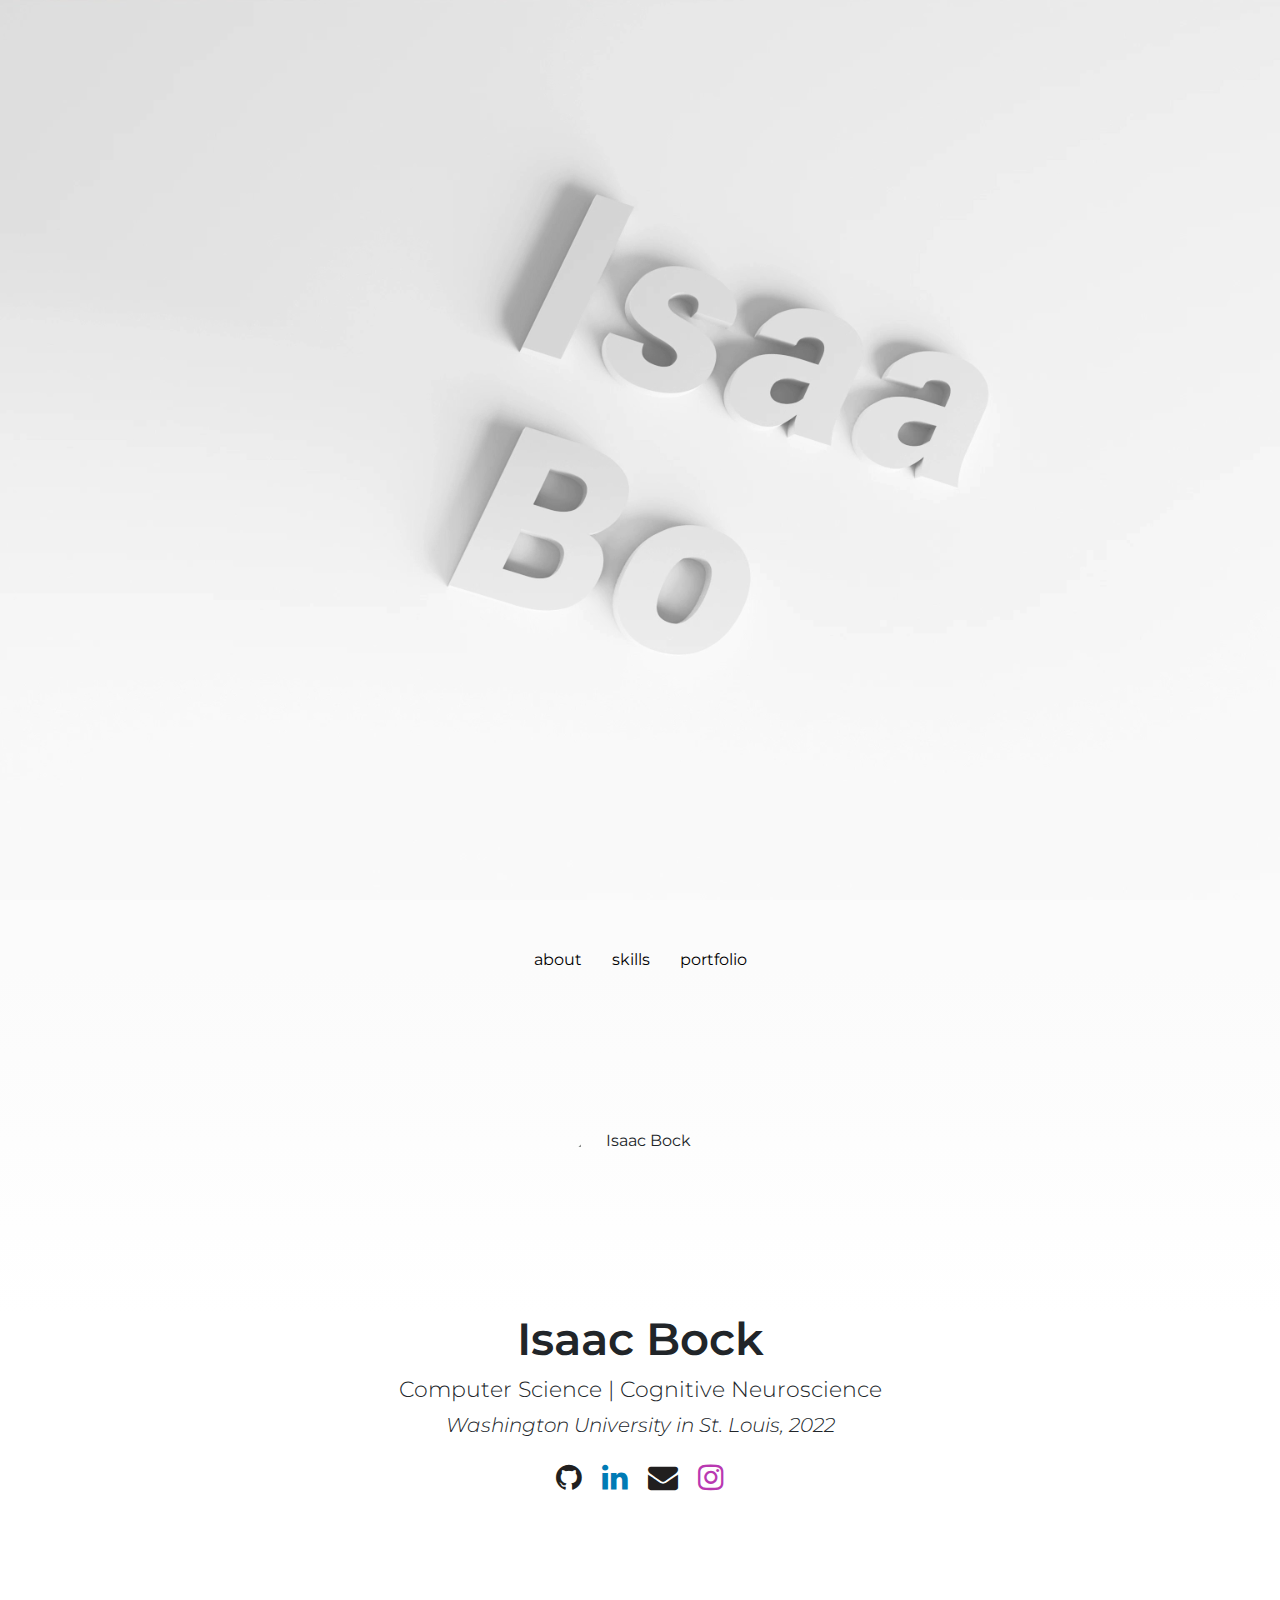
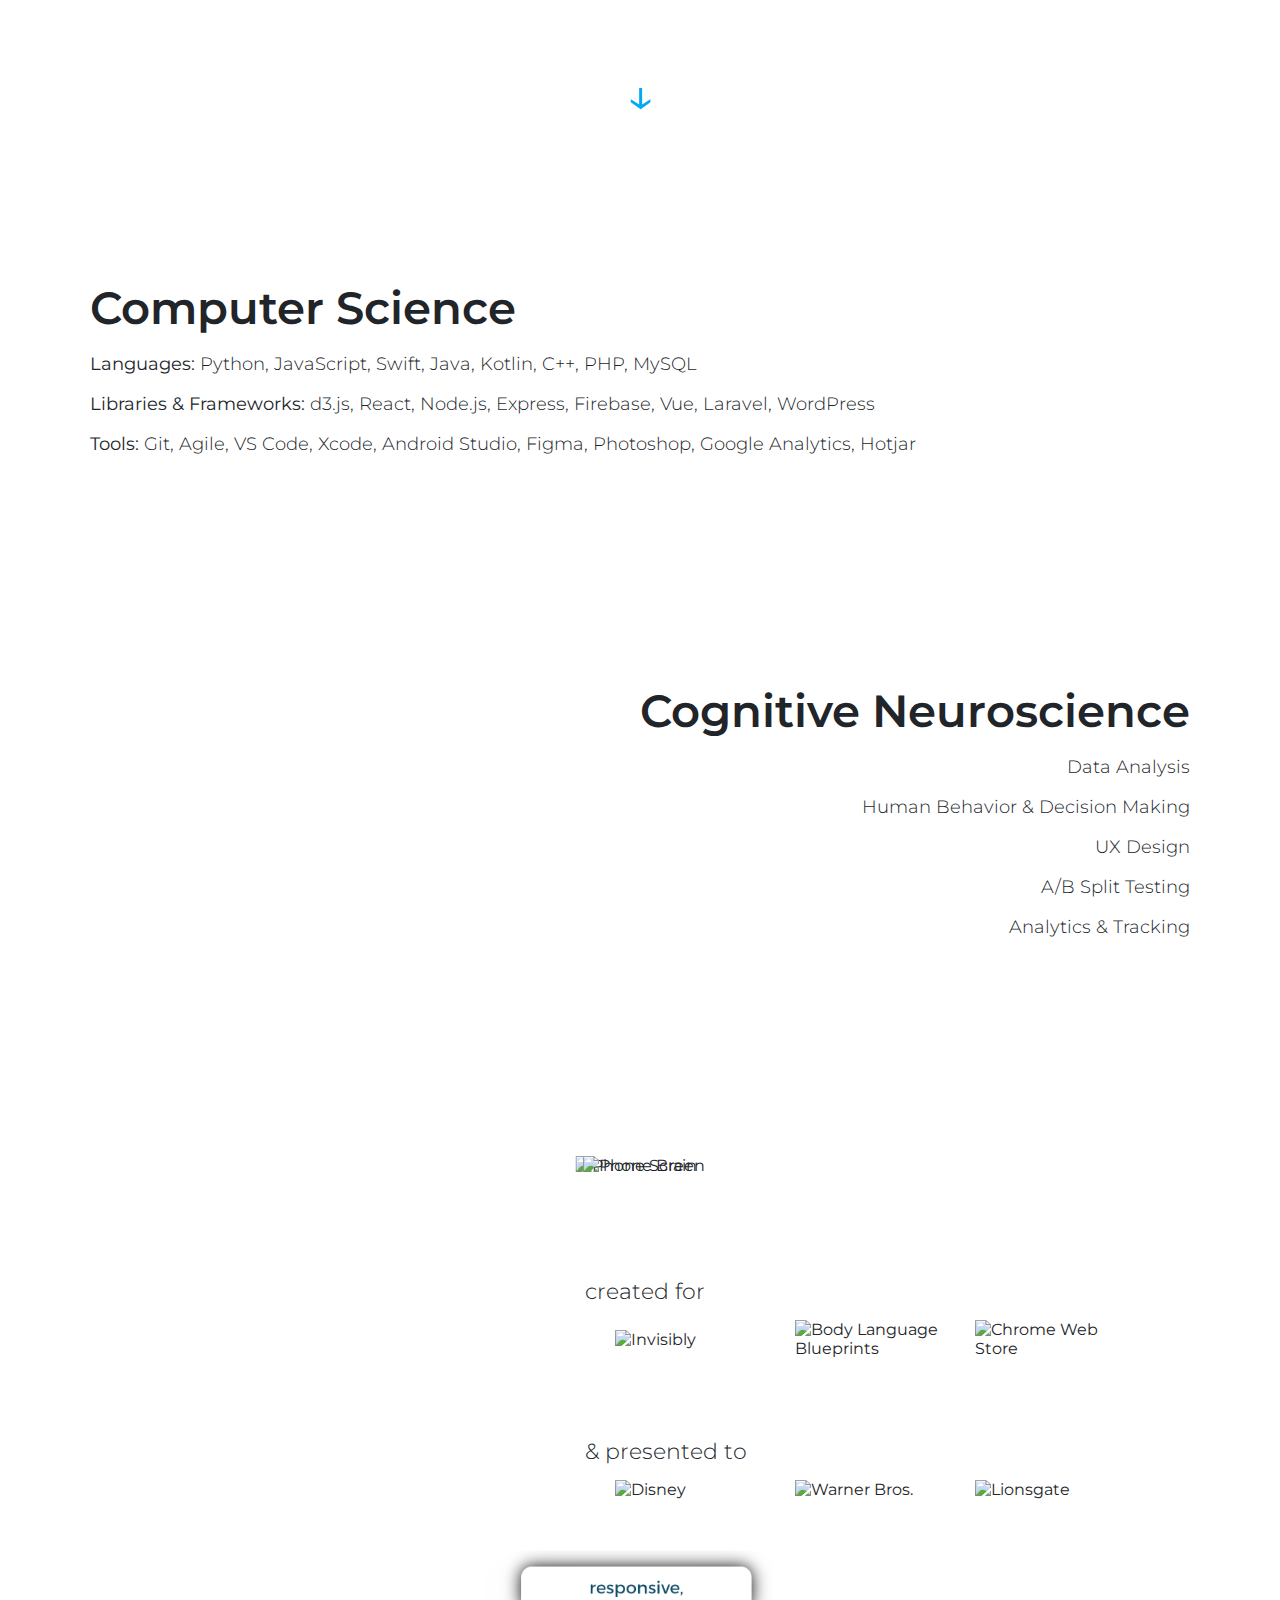
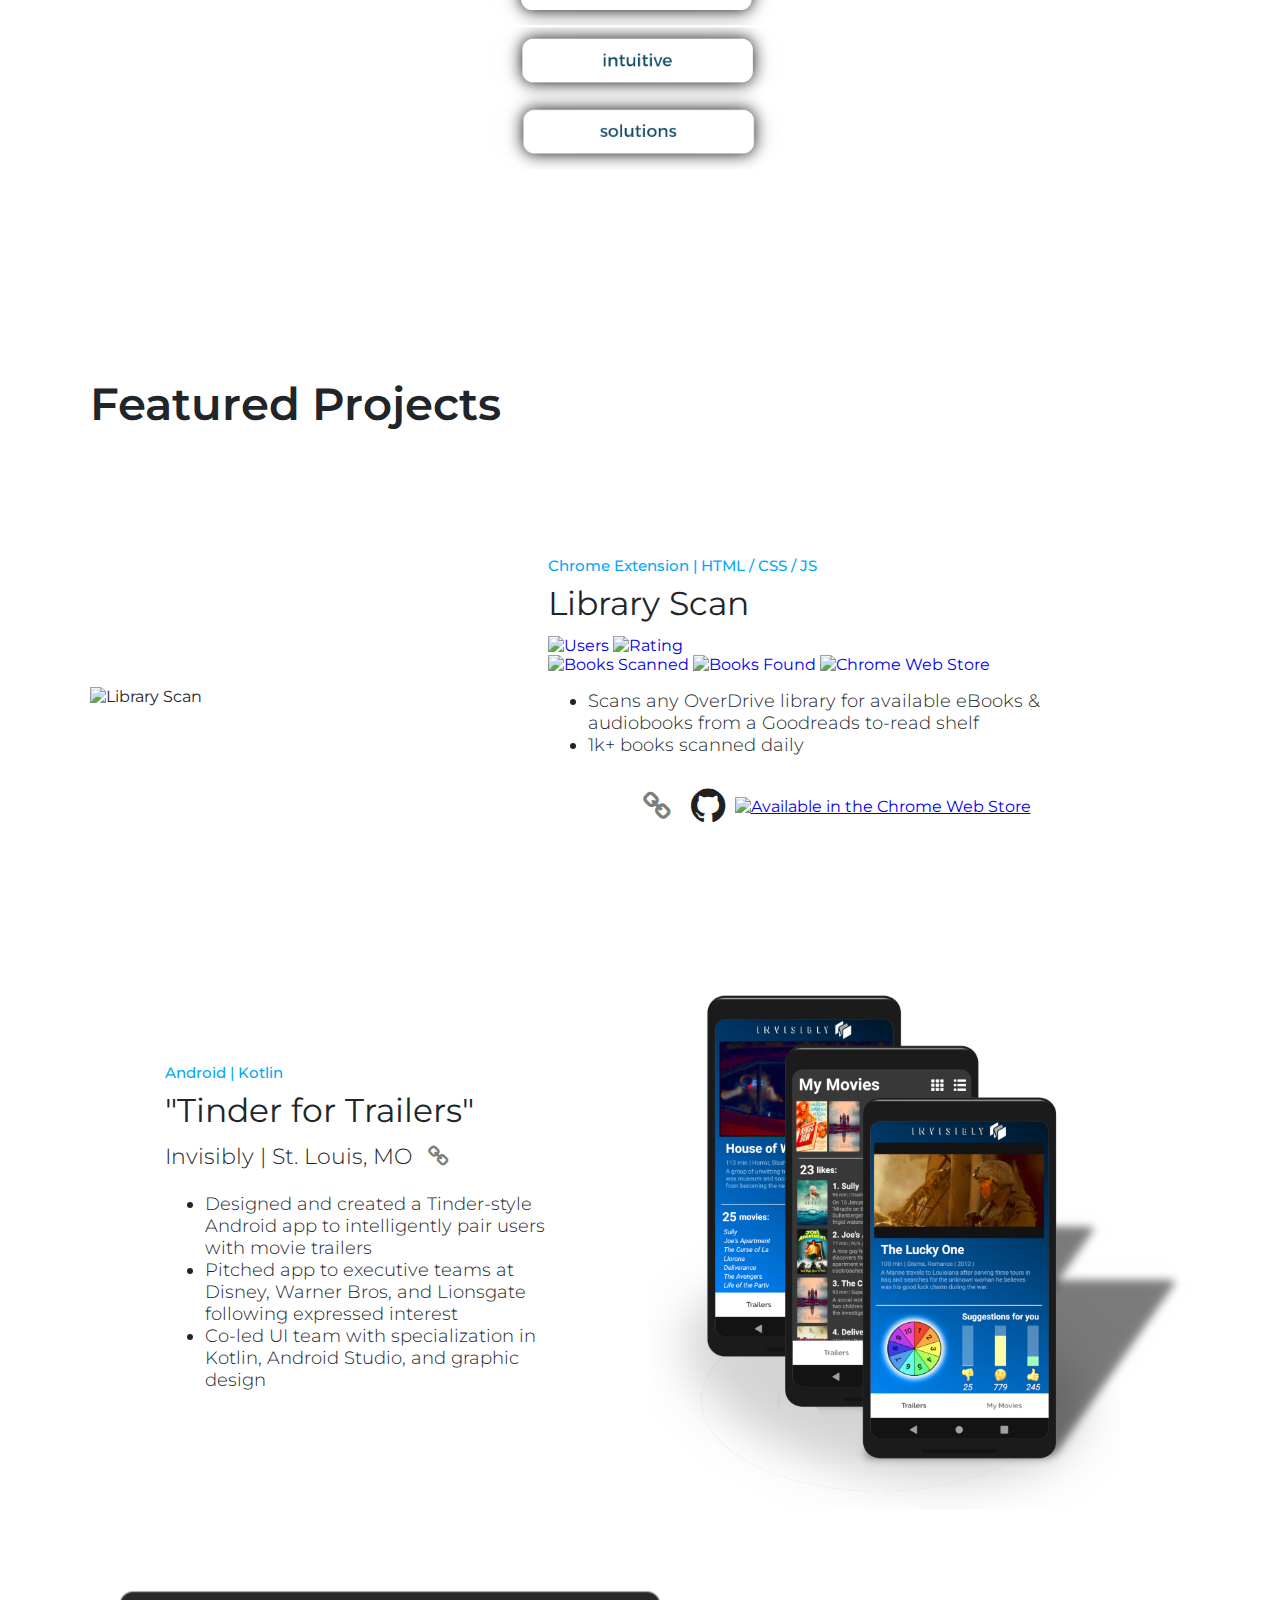
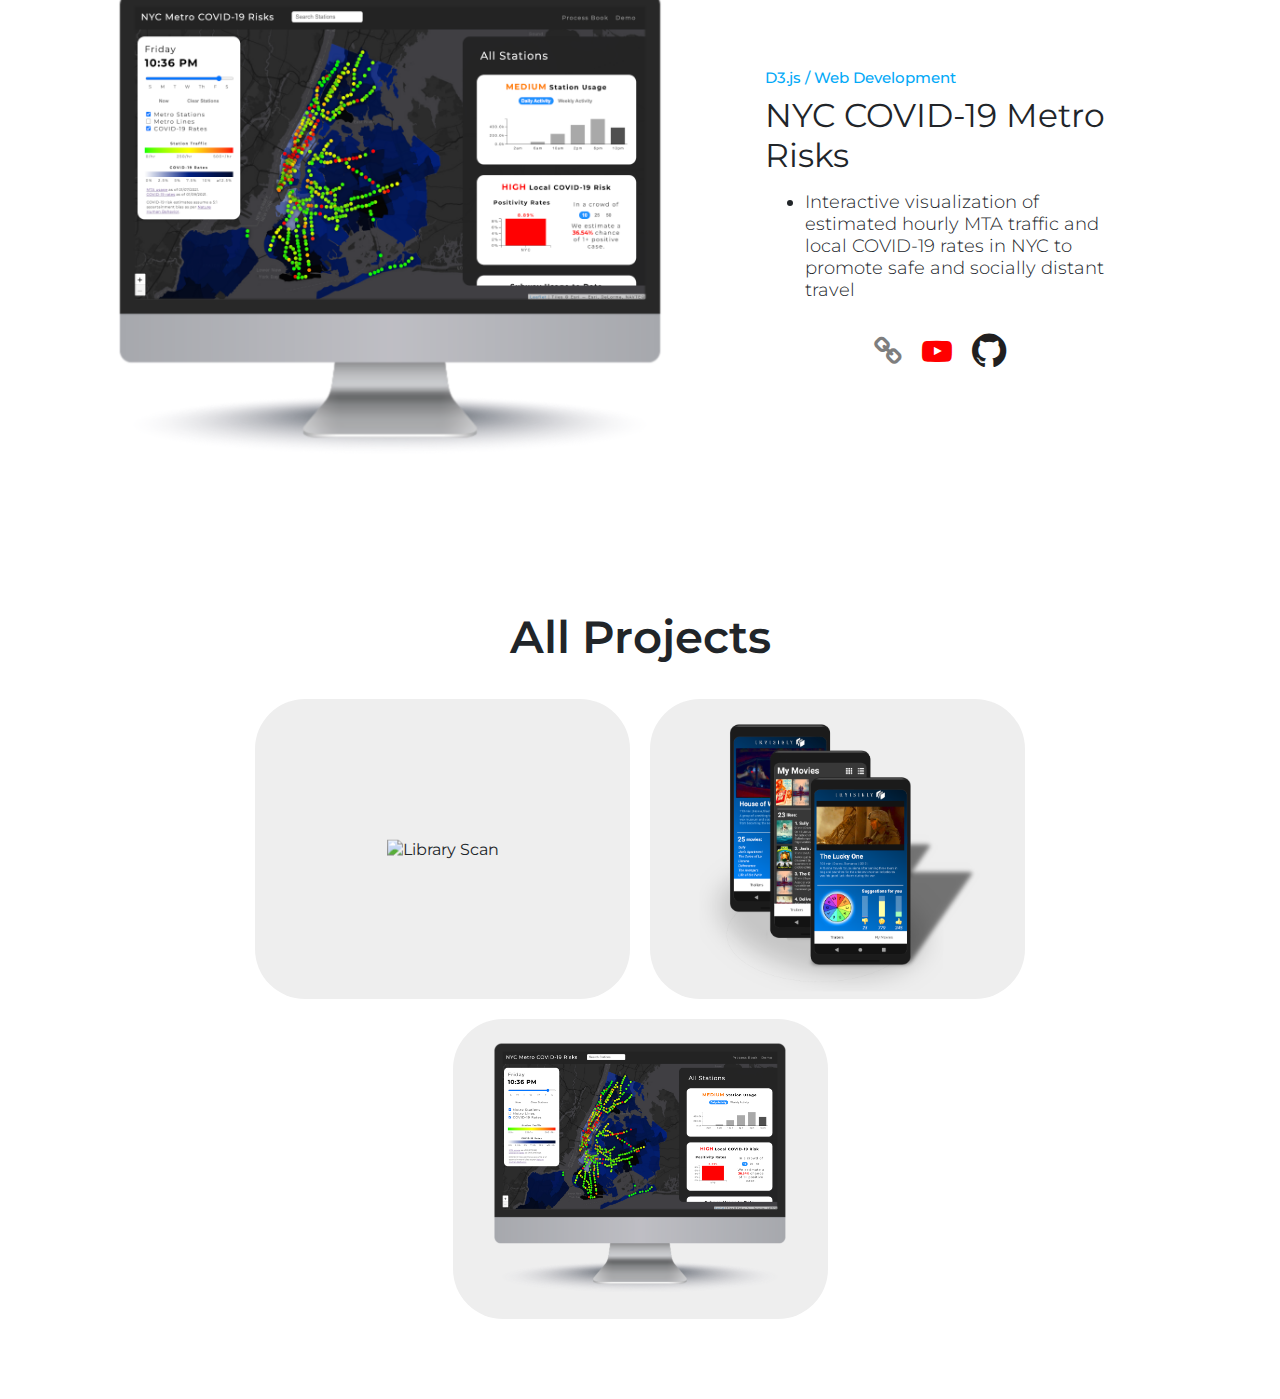
==== commit c887f784: "Updated languages" ====
--- a/index.html
+++ b/index.html
@@ -60,13 +60,13 @@
 				<h4><em>Washington University in St. Louis, 2022</em></h4>
 				<div id="social_icons">
 					<a
-						href="https://github.com/isaactbock"
+						href="https://github.com/isaacbock"
 						class="fa fa-github"
 						target="_blank"
 						rel="noopener"
 					></a>
 					<a
-						href="https://www.linkedin.com/in/isaactbock/"
+						href="https://www.linkedin.com/in/isaacbock/"
 						class="fa fa-linkedin"
 						target="_blank"
 						rel="noopener"
@@ -91,22 +91,27 @@
 			<div class="trigger"></div>
 			<div class="section first">
 				<h1>Computer Science</h1>
-				<!-- <h2>to create</h2> -->
-				<p>Java</p>
-				<p>Kotlin</p>
-				<p>HTML/CSS/JavaScript</p>
-				<p>PHP</p>
-				<p>SQL</p>
-				<p>C++</p>
+				<p>
+					<strong>Languages:</strong>
+					Python, JavaScript, Swift, Java, Kotlin, C++, PHP, MySQL
+				</p>
+				<p>
+					<strong>Libraries & Frameworks:</strong>
+					d3.js, React, Node.js, Express, Firebase, Vue, Laravel, WordPress
+				</p>
+				<p>
+					<strong>Tools:</strong>
+					Git, Agile, VS Code, Xcode, Android Studio, Figma, Photoshop, Google
+					Analytics, Hotjar
+				</p>
 			</div>
 			<div class="blueprint">
 				<div class="section right">
 					<h1>Cognitive Neuroscience</h1>
-					<!-- <h2>to do it effectively</h2> -->
+					<p>Data Analysis</p>
 					<p>Human Behavior & Decision Making</p>
 					<p>UX Design</p>
 					<p>A/B Split Testing</p>
-					<p>Data Analysis</p>
 					<p>Analytics & Tracking</p>
 				</div>
 			</div>
--- a/css/style.css
+++ b/css/style.css
@@ -17,13 +17,13 @@
 h1 {
 	/* Section Titles */
 	font-weight: 600;
-	font-size: 50px;
+	font-size: 45px;
 	margin-bottom: 5px;
 }
 h2 {
 	/* Project Titles */
-	font-weight: 500;
-	font-size: 35px;
+	font-weight: 400;
+	font-size: 33px;
 	margin-bottom: 0;
 	margin-top: 0;
 }
@@ -44,7 +44,7 @@
 h5 {
 	/* Stylized Subtitle */
 	font-size: 15px;
-	font-weight: 400;
+	font-weight: 500;
 	color: #02a9f7;
 	margin-bottom: 8px;
 	margin-top: 0;
@@ -118,6 +118,10 @@
 	margin-left: 15px;
 	text-decoration: none;
 	color: black;
+	transition: all 0.3s;
+}
+#header > a:hover {
+	color: #0096db;
 }
 #bio {
 	flex-grow: 1;
@@ -135,7 +139,7 @@
 }
 #headshot {
 	border-radius: 50px;
-	width: 160px;
+	width: 150px;
 	height: auto;
 	transition: all 0.3s;
 }
@@ -156,7 +160,7 @@
 	text-align: center;
 	cursor: pointer;
 	align-self: center;
-	margin-bottom: 30px;
+	margin-bottom: 75px;
 	animation: float 3s ease-in-out infinite;
 }
 .fa {
@@ -335,7 +339,7 @@
 	padding: 25px;
 	opacity: 0;
 	transition: 0.4s;
-	background-color: #007cb5ec;
+	background-color: #0099e0dc;
 	border-radius: 50px;
 	color: white;
 	z-index: 97;
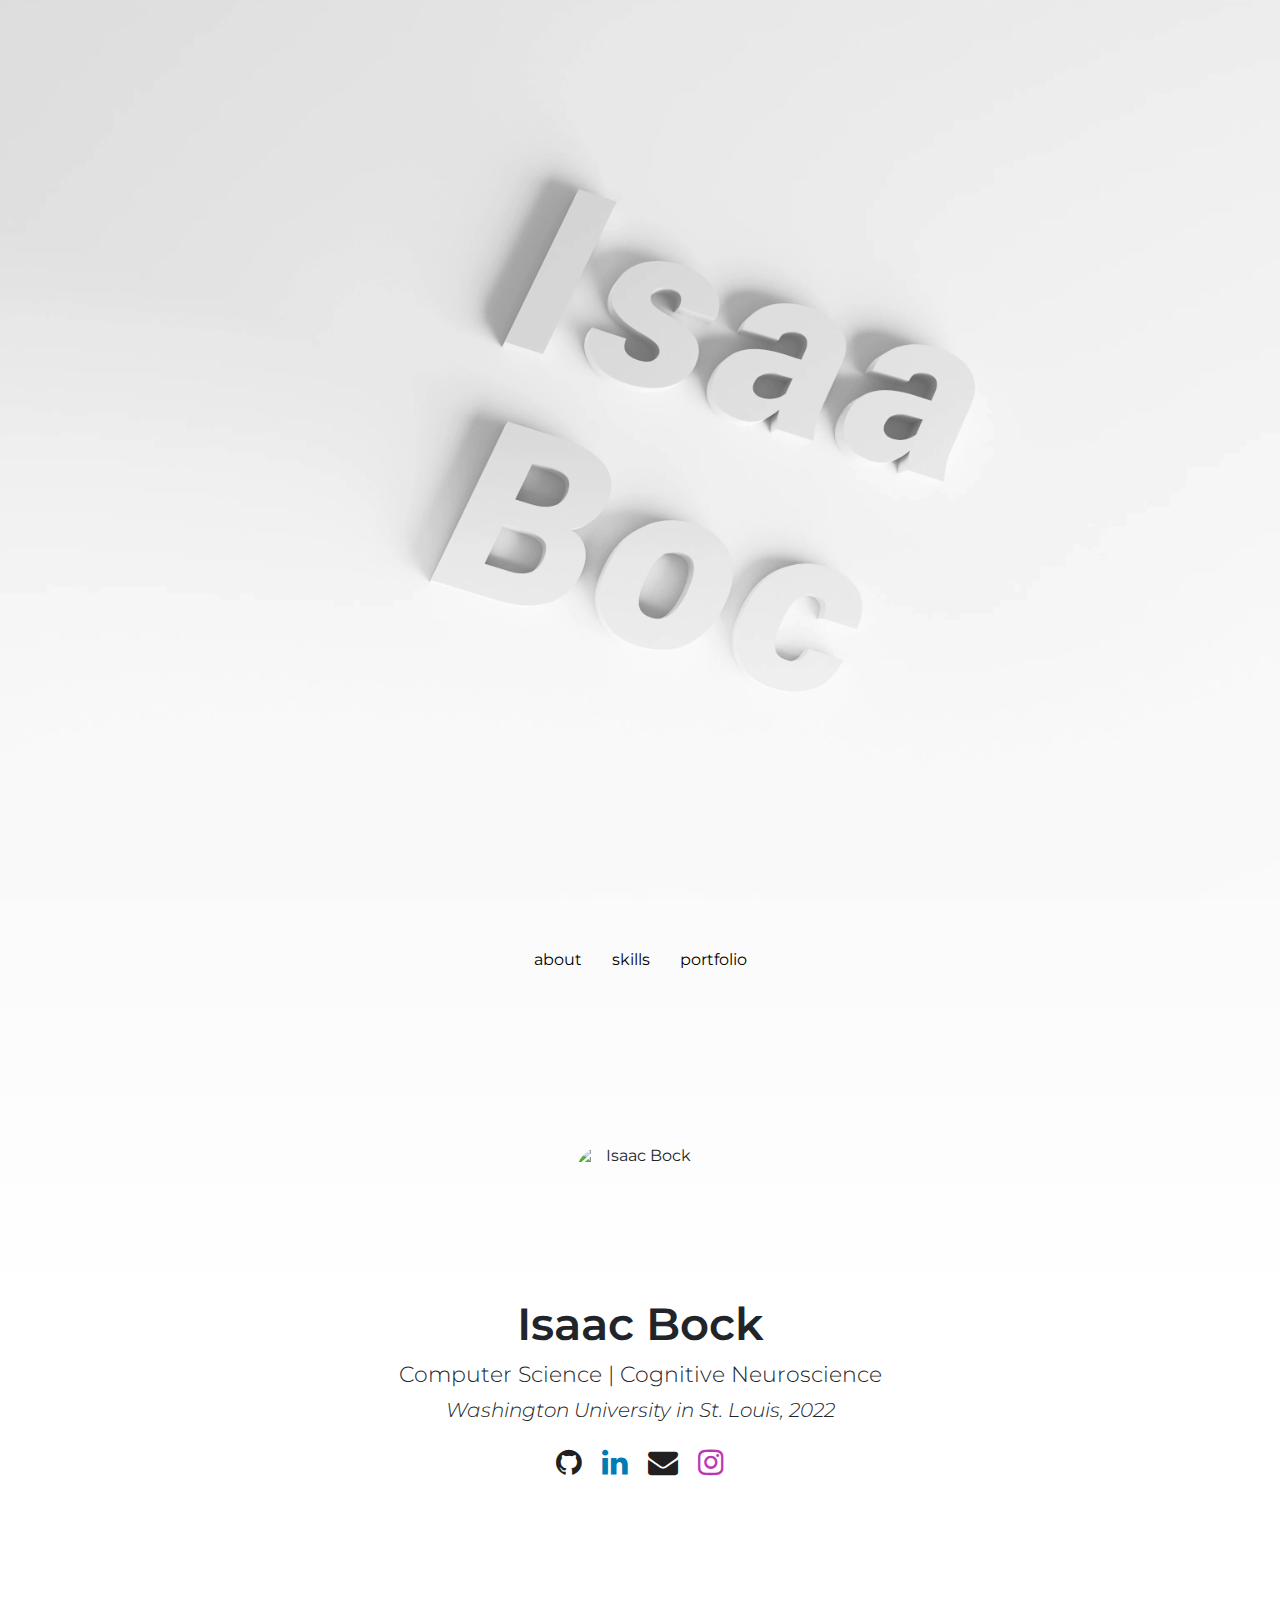
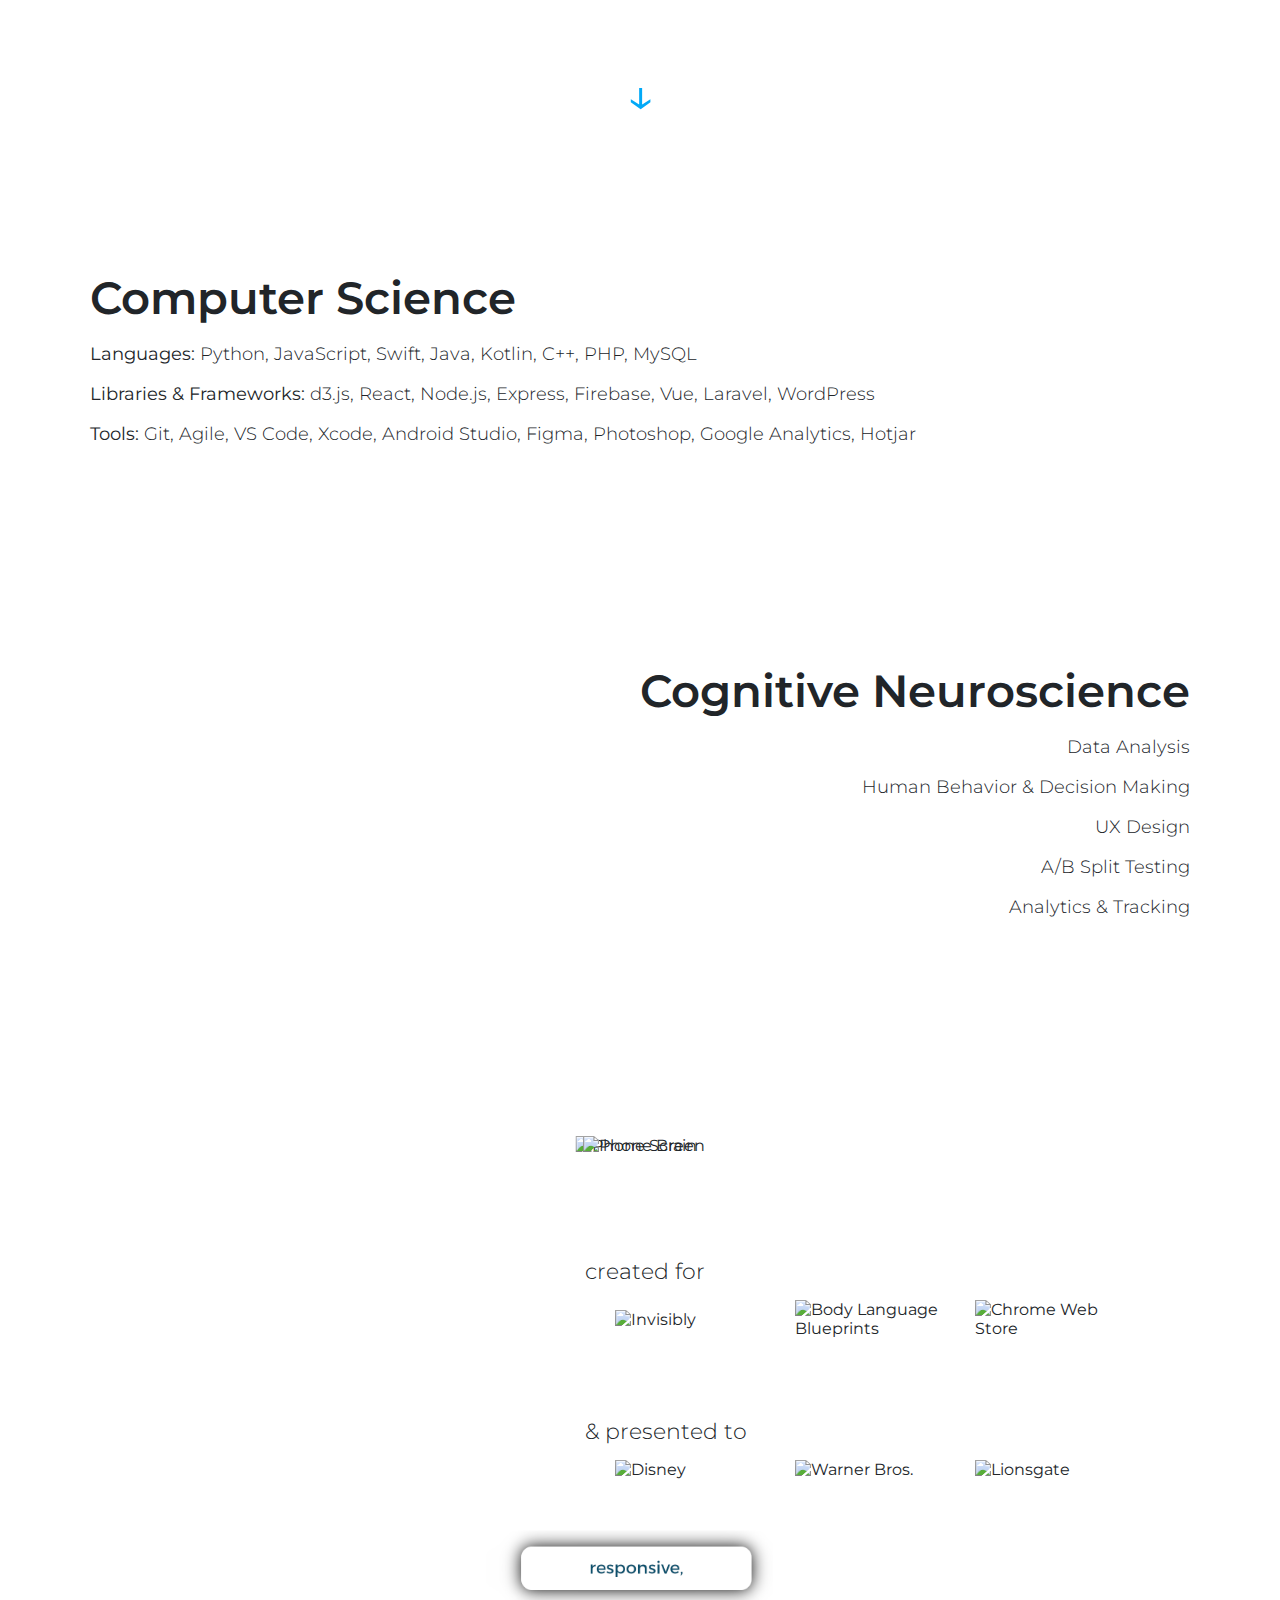
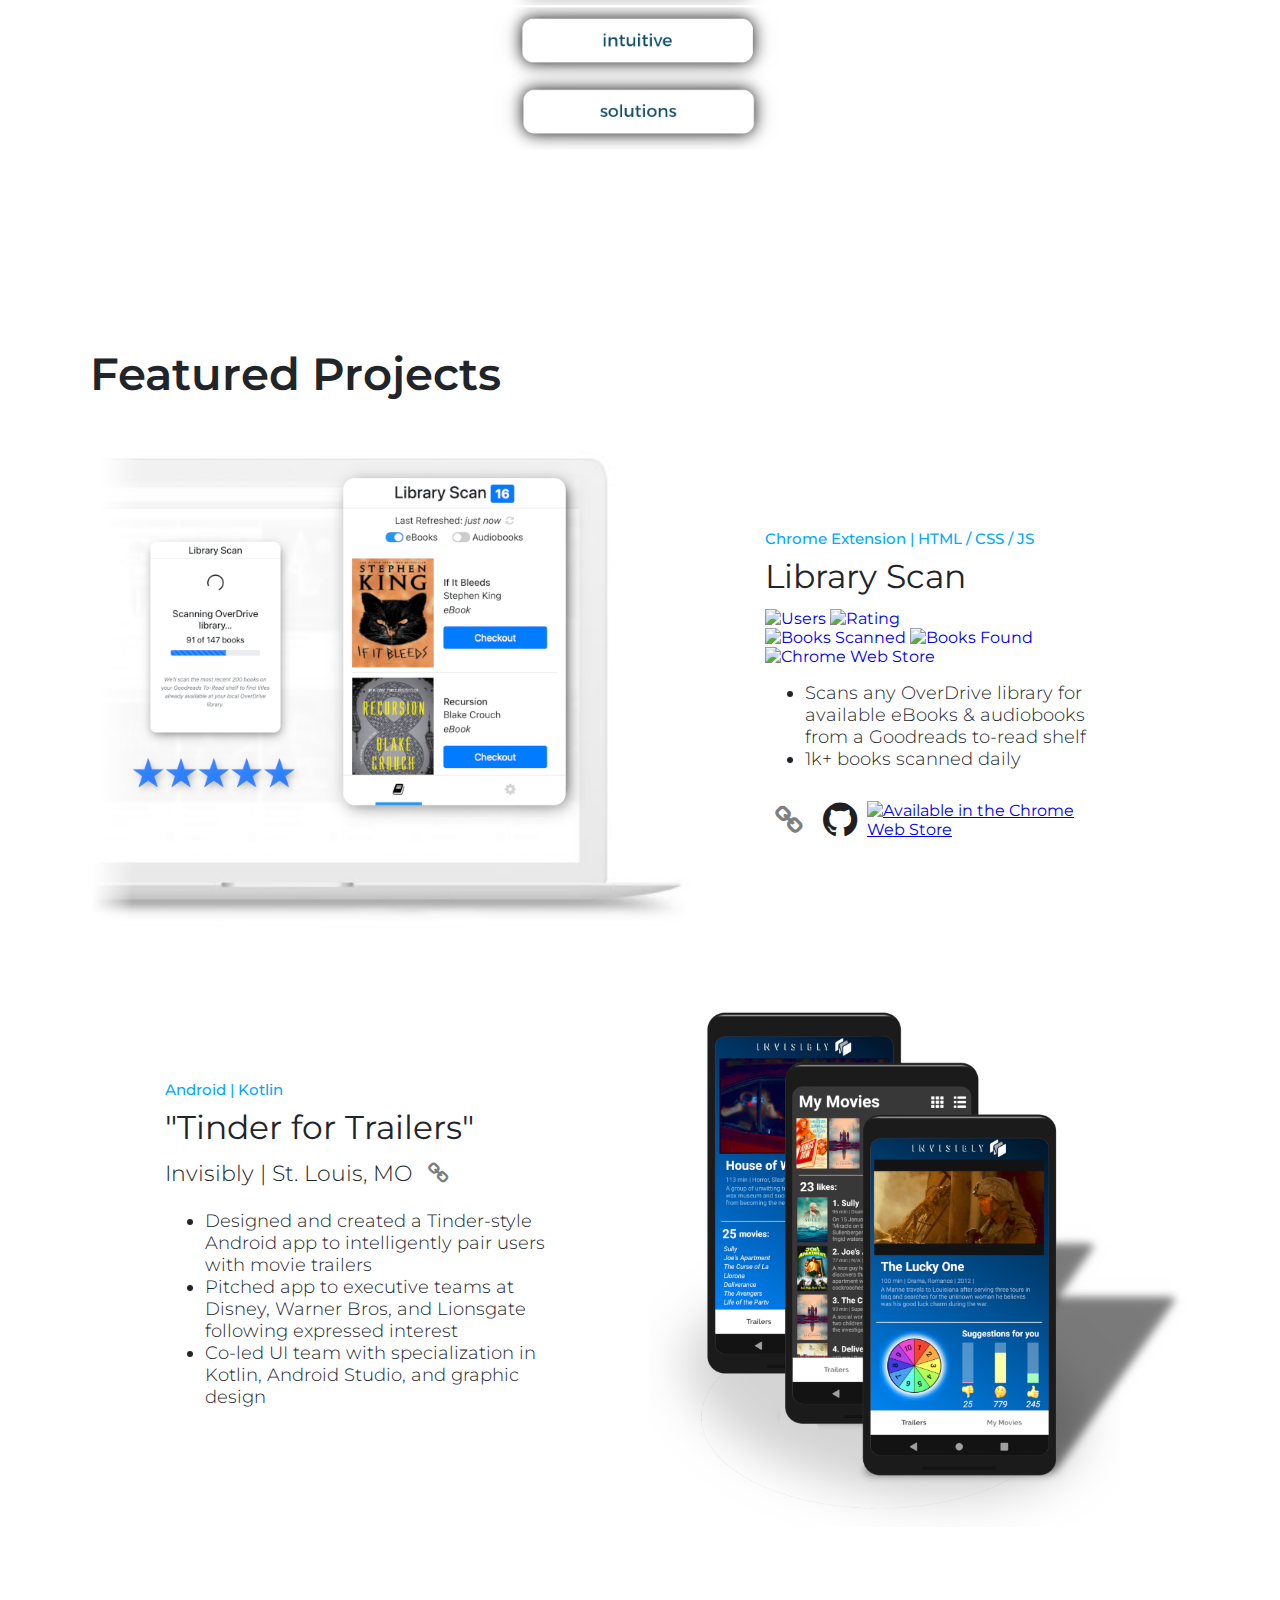
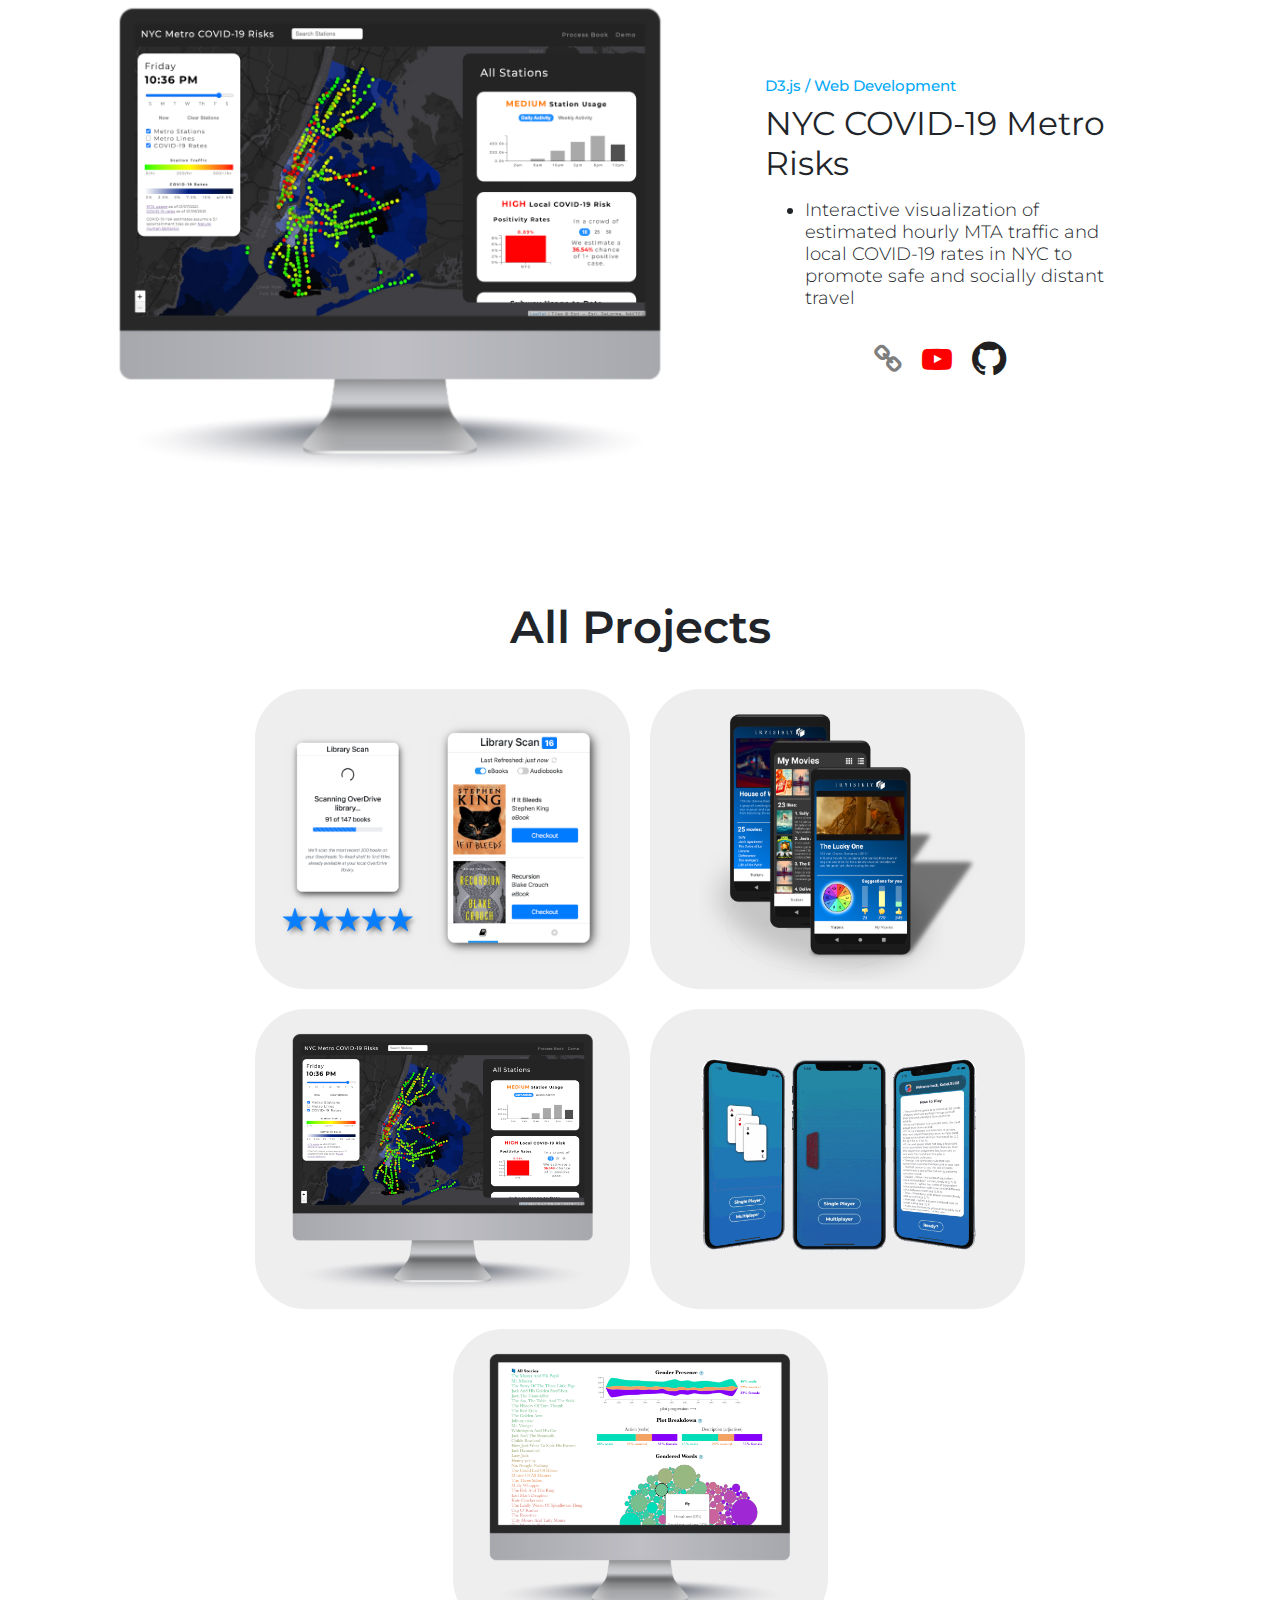
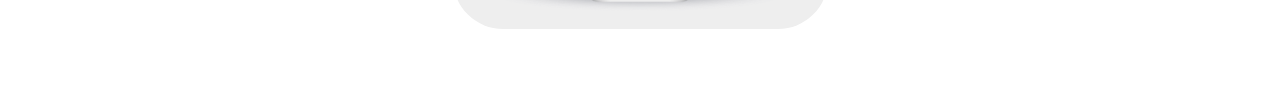
==== commit 8bbde2d9: "Updated portfolio: Egyptian Rat Tap & Once Upon a Time" ====
--- a/index.html
+++ b/index.html
@@ -1,614 +1,470 @@
 <!DOCTYPE html>
 <html lang="en">
-	<head>
-		<!-- Prevent Search Engine Indexing -->
-		<meta name="robots" content="noindex" />
-		<!-- Global site tag (gtag.js) - Google Analytics -->
-		<script
-			async
-			src="https://www.googletagmanager.com/gtag/js?id=UA-172825265-1"
-		></script>
-		<script>
-			window.dataLayer = window.dataLayer || [];
-			function gtag() {
-				dataLayer.push(arguments);
-			}
-			gtag("js", new Date());
-			gtag("config", "UA-172825265-1");
-		</script>
-		<!-- Font Awesome Icons -->
-		<link
-			rel="stylesheet"
-			href="https://cdnjs.cloudflare.com/ajax/libs/font-awesome/4.7.0/css/font-awesome.min.css"
-		/>
-		<!-- Favicon -->
-		<link rel="shortcut icon" type="image/x-icon" href="assets//favicon.ico" />
-		<!-- Styling -->
-		<link
-			href="https://fonts.googleapis.com/css?family=Montserrat:100,200,300,400,500,600,700,800,900"
-			rel="stylesheet"
-		/>
-		<meta charset="UTF-8" />
-		<meta name="viewport" content="width=device-width, initial-scale=1.0" />
-		<link rel="stylesheet" type="text/css" href="css/style.css" />
-		<title>Isaac Bock</title>
-	</head>
-	<body>
-		<!-- Lettering Video -->
-		<video autoplay muted playsinline id="intro_video">
-			<source src="assets/LetteredIntro.mp4" type="video/mp4" />
-			Your browser does not support videos.
-		</video>
-		<div id="page_one">
-			<div id="header">
-				<!-- scroll.js also manually adds .click() smooth scrolling for header links -->
-				<a id="to_about" href="#header">about</a>
-				<a id="to_skills" href="#skills">skills</a>
-				<a id="to_portfolio" href="#featured_projects">portfolio</a>
-			</div>
-			<div id="bio">
-				<!-- Social Icons -->
-				<img
-					src="assets/IsaacBock.JPG"
-					alt="Isaac Bock"
-					width="150"
-					height="150"
-					id="headshot"
-				/>
-				<h1>Isaac Bock</h1>
-				<h3>Computer Science | Cognitive Neuroscience</h3>
-				<h4><em>Washington University in St. Louis, 2022</em></h4>
-				<div id="social_icons">
-					<a
-						href="https://github.com/isaacbock"
-						class="fa fa-github"
-						target="_blank"
-						rel="noopener"
-					></a>
-					<a
-						href="https://www.linkedin.com/in/isaacbock/"
-						class="fa fa-linkedin"
-						target="_blank"
-						rel="noopener"
-					></a>
-					<a
-						href="#mailgo"
-						data-address="isaactbock"
-						data-domain="wustl.edu"
-						class="fa fa-envelope"
-					></a>
-					<a
-						href="https://www.instagram.com/isaactbock/"
-						class="fa fa-instagram"
-						target="_blank"
-						rel="noopener"
-					></a>
-				</div>
-			</div>
-			<div id="down">↓</div>
-		</div>
-		<div id="skills" class="three-dimensional">
-			<div class="trigger"></div>
-			<div class="section first">
-				<h1>Computer Science</h1>
-				<p>
-					<strong>Languages:</strong>
-					Python, JavaScript, Swift, Java, Kotlin, C++, PHP, MySQL
-				</p>
-				<p>
-					<strong>Libraries & Frameworks:</strong>
-					d3.js, React, Node.js, Express, Firebase, Vue, Laravel, WordPress
-				</p>
-				<p>
-					<strong>Tools:</strong>
-					Git, Agile, VS Code, Xcode, Android Studio, Figma, Photoshop, Google
-					Analytics, Hotjar
-				</p>
-			</div>
-			<div class="blueprint">
-				<div class="section right">
-					<h1>Cognitive Neuroscience</h1>
-					<p>Data Analysis</p>
-					<p>Human Behavior & Decision Making</p>
-					<p>UX Design</p>
-					<p>A/B Split Testing</p>
-					<p>Analytics & Tracking</p>
-				</div>
-			</div>
-			<div class="section full_height" id="phone_container">
-				<div id="phone">
-					<img src="assets/Phone.png" alt="Phone Screen" id="phone_screen" />
-					<img
-						src="assets/Phone_Bubble1.png"
-						alt="Phone Bubble 1"
-						id="phone_bubble_1"
-					/>
-					<img
-						src="assets/Phone_Bubble2.png"
-						alt="Phone Bubble 2"
-						id="phone_bubble_2"
-					/>
-					<img
-						src="assets/Phone_Bubble3.png"
-						alt="Phone Bubble 3"
-						id="phone_bubble_3"
-					/>
-					<img
-						src="assets/Phone_Brain.png"
-						alt="Phone Brain"
-						id="phone_brain"
-					/>
-				</div>
-				<div id="companies">
-					<h3 id="created_for_heading">created for</h3>
-					<div id="created_for">
-						<img
-							src="assets/Invisibly.jpeg"
-							alt="Invisibly"
-							id="created_for_invisibly"
-						/>
-						<img
-							src="assets/BLB.png"
-							alt="Body Language Blueprints"
-							id="created_for_blb"
-						/>
-						<img
-							src="assets/ChromeWebStore.png"
-							alt="Chrome Web Store"
-							id="created_for_chrome"
-						/>
-					</div>
-					<h3 id="presented_to_heading">& presented to</h3>
-					<div id="presented_to">
-						<img
-							src="assets/Disney.png"
-							alt="Disney"
-							id="presented_to_disney"
-						/>
-						<img
-							src="assets/WarnerBros.png"
-							alt="Warner Bros."
-							id="presented_to_warner"
-						/>
-						<img
-							src="assets/Lionsgate.png"
-							alt="Lionsgate"
-							id="presented_to_lionsgate"
-						/>
-					</div>
-				</div>
-			</div>
-		</div>
-		<div id="featured_projects" class="section">
-			<h1>Featured Projects</h1>
-			<div class="featured_portfolio">
-				<img src="assets/LibraryScan.png" alt="Library Scan" width="600" />
-				<div class="featured_portfolio_content">
-					<h5>Chrome Extension | HTML / CSS / JS</h5>
-					<h2>Library Scan</h2>
-					<!-- <h3>Personal Project</h3> -->
-					<span class="shields">
-						<a
-							href="https://chrome.google.com/webstore/detail/mfckggnkebdpaocogfekaaicafooeiik"
-						>
-							<img
-								src="https://img.shields.io/chrome-web-store/users/mfckggnkebdpaocogfekaaicafooeiik?color=blue"
-								alt="Users"
-							/>
-						</a>
-						<a
-							href="https://chrome.google.com/webstore/detail/mfckggnkebdpaocogfekaaicafooeiik"
-						>
-							<img
-								src="https://img.shields.io/chrome-web-store/stars/mfckggnkebdpaocogfekaaicafooeiik"
-								alt="Rating"
-							/>
-						</a>
-						<br />
-						<a
-							href="https://chrome.google.com/webstore/detail/mfckggnkebdpaocogfekaaicafooeiik"
-						>
-							<img
-								src="https://img.shields.io/badge/books%20scanned-33.4k%2B-blue"
-								alt="Books Scanned"
-							/>
-						</a>
-						<a
-							href="https://chrome.google.com/webstore/detail/mfckggnkebdpaocogfekaaicafooeiik"
-						>
-							<img
-								src="https://img.shields.io/badge/books%20found-29.0k%2B-blue"
-								alt="Books Found"
-							/>
-						</a>
-						<a
-							href="https://chrome.google.com/webstore/detail/mfckggnkebdpaocogfekaaicafooeiik"
-						>
-							<img
-								src="https://img.shields.io/chrome-web-store/v/mfckggnkebdpaocogfekaaicafooeiik"
-								alt="Chrome Web Store"
-							/>
-						</a>
-					</span>
-
-					<ul>
-						<li>
-							Scans any OverDrive library for available eBooks & audiobooks from
-							a Goodreads to-read shelf
-						</li>
-						<li>1k+ books scanned daily</li>
-					</ul>
-					<div class="links">
-						<a
-							href="https://isaacbock.com/library-scan"
-							class="fa fa-link fa-3x"
-							target="_blank"
-							rel="noopener"
-						></a>
-						<a
-							href="https://github.com/isaactbock/library-scan"
-							class="fa fa-github fa-4x"
-							target="_blank"
-							rel="noopener"
-						></a>
-						<a
-							href="https://chrome.google.com/webstore/detail/mfckggnkebdpaocogfekaaicafooeiik"
-							target="_blank"
-							rel="noopener"
-						>
-							<img
-								src="https://github.com/isaactbock/library-scan/blob/master/media/Chrome%20Web%20Store.png?raw=true"
-								height="75"
-								alt="Available in the Chrome Web Store"
-							/>
-						</a>
-					</div>
-				</div>
-			</div>
-			<div class="featured_portfolio reverse">
-				<img
-					src="assets/InvisiblyProject.png"
-					alt="Tinder for Trailers"
-					width="550"
-				/>
-				<div class="featured_portfolio_content">
-					<h5>Android | Kotlin</h5>
-					<h2>"Tinder for Trailers"</h2>
-					<h3>
-						Invisibly | St. Louis, MO
-						<a
-							href="http://invisibly.com/"
-							class="fa fa-link"
-							target="_blank"
-							rel="noopener noreferrer"
-						></a>
-					</h3>
-					<ul>
-						<li>
-							Designed and created a Tinder-style Android app to intelligently
-							pair users with movie trailers
-						</li>
-						<li>
-							Pitched app to executive teams at Disney, Warner Bros, and
-							Lionsgate following expressed interest
-						</li>
-						<li>
-							Co-led UI team with specialization in Kotlin, Android Studio, and
-							graphic design
-						</li>
-					</ul>
-				</div>
-			</div>
-			<div class="featured_portfolio">
-				<img
-					src="assets/NYC_Covid.png"
-					alt="NYC COVID-19 Metro Risks"
-					width="600"
-				/>
-				<div class="featured_portfolio_content">
-					<h5>D3.js / Web Development</h5>
-					<h2>NYC COVID-19 Metro Risks</h2>
-					<!-- <h3>Oshkosh, WI</h3> -->
-					<ul>
-						<li>
-							Interactive visualization of estimated hourly MTA traffic and
-							local COVID-19 rates in NYC to promote safe and socially distant
-							travel
-						</li>
-					</ul>
-					<div class="links">
-						<a
-							href="https://isaacbock.github.io/MTA-covid-risks/"
-							class="fa fa-link fa-3x"
-							target="_blank"
-							rel="noopener"
-						></a>
-						<a
-							href="https://youtu.be/wyS1cVX_MOA"
-							class="fa fa-youtube-play fa-3x"
-							target="_blank"
-							rel="noopener"
-						></a>
-						<a
-							href="https://github.com/isaacbock/MTA-covid-risks"
-							class="fa fa-github fa-4x"
-							target="_blank"
-							rel="noopener"
-						></a>
-					</div>
-				</div>
-			</div>
-		</div>
-		<!-- Design inspired by https://www.brianatiyeh.com/#featured-work -->
-		<div id="portfolio">
-			<h1>All Projects</h1>
-			<div id="portfolio_tiles">
-				<!-- Item 1: Library Scan -->
-				<div class="portfolio_item">
-					<div class="hover_overlay">
-						<p>Chrome Extension</p>
-						<h2><strong>Library Scan</strong></h2>
-					</div>
-					<img src="assets/LibraryScan.png" alt="Library Scan" />
-					<div class="portfolio_popup" style="display: none">
-						<div class="portfolio_popup_content">
-							<button class="fa fa-close"></button>
-							<div class="portfolio_popup_image">
-								<img src="assets/LibraryScan.png" alt="Library Scan" />
+
+<head>
+	<!-- Prevent Search Engine Indexing -->
+	<meta name="robots" content="noindex" />
+	<!-- Global site tag (gtag.js) - Google Analytics -->
+	<script async src="https://www.googletagmanager.com/gtag/js?id=UA-172825265-1"></script>
+	<script>
+		window.dataLayer = window.dataLayer || [];
+		function gtag() {
+			dataLayer.push(arguments);
+		}
+		gtag("js", new Date());
+		gtag("config", "UA-172825265-1");
+	</script>
+	<!-- Font Awesome Icons -->
+	<link rel="stylesheet" href="https://cdnjs.cloudflare.com/ajax/libs/font-awesome/4.7.0/css/font-awesome.min.css" />
+	<!-- Favicon -->
+	<link rel="shortcut icon" type="image/x-icon" href="assets//favicon.ico" />
+	<!-- Styling -->
+	<link href="https://fonts.googleapis.com/css?family=Montserrat:100,200,300,400,500,600,700,800,900"
+		rel="stylesheet" />
+	<meta charset="UTF-8" />
+	<meta name="viewport" content="width=device-width, initial-scale=1.0" />
+	<link rel="stylesheet" type="text/css" href="css/style.css" />
+	<title>Isaac Bock</title>
+</head>
+
+<body>
+	<!-- Lettering Video -->
+	<video autoplay muted playsinline id="intro_video">
+		<source src="assets/LetteredIntro.mp4" type="video/mp4" />
+		Your browser does not support videos.
+	</video>
+	<div id="page_one">
+		<div id="header">
+			<!-- scroll.js also manually adds .click() smooth scrolling for header links -->
+			<a id="to_about" href="#header">about</a>
+			<a id="to_skills" href="#skills">skills</a>
+			<a id="to_portfolio" href="#featured_projects">portfolio</a>
+		</div>
+		<div id="bio">
+			<!-- Social Icons -->
+			<img src="assets/IsaacBock.JPG" alt="Isaac Bock" width="150" height="150" id="headshot" />
+			<h1>Isaac Bock</h1>
+			<h3>Computer Science | Cognitive Neuroscience</h3>
+			<h4><em>Washington University in St. Louis, 2022</em></h4>
+			<div id="social_icons">
+				<a href="https://github.com/isaacbock" class="fa fa-github" target="_blank" rel="noopener"></a>
+				<a href="https://www.linkedin.com/in/isaacbock/" class="fa fa-linkedin" target="_blank"
+					rel="noopener"></a>
+				<a href="#mailgo" data-address="isaactbock" data-domain="wustl.edu" class="fa fa-envelope"></a>
+				<a href="https://www.instagram.com/isaactbock/" class="fa fa-instagram" target="_blank"
+					rel="noopener"></a>
+			</div>
+		</div>
+		<div id="down">↓</div>
+	</div>
+	<div id="skills" class="three-dimensional">
+		<div class="trigger"></div>
+		<div class="section first">
+			<h1>Computer Science</h1>
+			<p>
+				<strong>Languages:</strong>
+				Python, JavaScript, Swift, Java, Kotlin, C++, PHP, MySQL
+			</p>
+			<p>
+				<strong>Libraries & Frameworks:</strong>
+				d3.js, React, Node.js, Express, Firebase, Vue, Laravel, WordPress
+			</p>
+			<p>
+				<strong>Tools:</strong>
+				Git, Agile, VS Code, Xcode, Android Studio, Figma, Photoshop, Google
+				Analytics, Hotjar
+			</p>
+		</div>
+		<div class="blueprint">
+			<div class="section right">
+				<h1>Cognitive Neuroscience</h1>
+				<p>Data Analysis</p>
+				<p>Human Behavior & Decision Making</p>
+				<p>UX Design</p>
+				<p>A/B Split Testing</p>
+				<p>Analytics & Tracking</p>
+			</div>
+		</div>
+		<div class="section full_height" id="phone_container">
+			<div id="phone">
+				<img src="assets/Phone.png" alt="Phone Screen" id="phone_screen" />
+				<img src="assets/Phone_Bubble1.png" alt="Phone Bubble 1" id="phone_bubble_1" />
+				<img src="assets/Phone_Bubble2.png" alt="Phone Bubble 2" id="phone_bubble_2" />
+				<img src="assets/Phone_Bubble3.png" alt="Phone Bubble 3" id="phone_bubble_3" />
+				<img src="assets/Phone_Brain.png" alt="Phone Brain" id="phone_brain" />
+			</div>
+			<div id="companies">
+				<h3 id="created_for_heading">created for</h3>
+				<div id="created_for">
+					<img src="assets/Invisibly.jpeg" alt="Invisibly" id="created_for_invisibly" />
+					<img src="assets/BLB.png" alt="Body Language Blueprints" id="created_for_blb" />
+					<img src="assets/ChromeWebStore.png" alt="Chrome Web Store" id="created_for_chrome" />
+				</div>
+				<h3 id="presented_to_heading">& presented to</h3>
+				<div id="presented_to">
+					<img src="assets/Disney.png" alt="Disney" id="presented_to_disney" />
+					<img src="assets/WarnerBros.png" alt="Warner Bros." id="presented_to_warner" />
+					<img src="assets/Lionsgate.png" alt="Lionsgate" id="presented_to_lionsgate" />
+				</div>
+			</div>
+		</div>
+	</div>
+	<div id="featured_projects" class="section">
+		<h1>Featured Projects</h1>
+		<div class="featured_portfolio">
+			<img src="assets/LibraryScan.png" alt="Library Scan" width="600" />
+			<div class="featured_portfolio_content">
+				<h5>Chrome Extension | HTML / CSS / JS</h5>
+				<h2>Library Scan</h2>
+				<!-- <h3>Personal Project</h3> -->
+				<span class="shields">
+					<a href="https://chrome.google.com/webstore/detail/mfckggnkebdpaocogfekaaicafooeiik">
+						<img src="https://img.shields.io/chrome-web-store/users/mfckggnkebdpaocogfekaaicafooeiik?color=blue"
+							alt="Users" />
+					</a>
+					<a href="https://chrome.google.com/webstore/detail/mfckggnkebdpaocogfekaaicafooeiik">
+						<img src="https://img.shields.io/chrome-web-store/stars/mfckggnkebdpaocogfekaaicafooeiik"
+							alt="Rating" />
+					</a>
+					<br />
+					<a href="https://chrome.google.com/webstore/detail/mfckggnkebdpaocogfekaaicafooeiik">
+						<img src="https://img.shields.io/badge/books%20scanned-33.4k%2B-blue" alt="Books Scanned" />
+					</a>
+					<a href="https://chrome.google.com/webstore/detail/mfckggnkebdpaocogfekaaicafooeiik">
+						<img src="https://img.shields.io/badge/books%20found-29.0k%2B-blue" alt="Books Found" />
+					</a>
+					<a href="https://chrome.google.com/webstore/detail/mfckggnkebdpaocogfekaaicafooeiik">
+						<img src="https://img.shields.io/chrome-web-store/v/mfckggnkebdpaocogfekaaicafooeiik"
+							alt="Chrome Web Store" />
+					</a>
+				</span>
+
+				<ul>
+					<li>
+						Scans any OverDrive library for available eBooks & audiobooks from
+						a Goodreads to-read shelf
+					</li>
+					<li>1k+ books scanned daily</li>
+				</ul>
+				<div class="links">
+					<a href="https://isaacbock.com/library-scan" class="fa fa-link fa-3x" target="_blank"
+						rel="noopener"></a>
+					<a href="https://github.com/isaactbock/library-scan" class="fa fa-github fa-4x" target="_blank"
+						rel="noopener"></a>
+					<a href="https://chrome.google.com/webstore/detail/mfckggnkebdpaocogfekaaicafooeiik" target="_blank"
+						rel="noopener">
+						<img src="https://github.com/isaactbock/library-scan/blob/master/media/Chrome%20Web%20Store.png?raw=true"
+							height="75" alt="Available in the Chrome Web Store" />
+					</a>
+				</div>
+			</div>
+		</div>
+		<div class="featured_portfolio reverse">
+			<img src="assets/InvisiblyProject.png" alt="Tinder for Trailers" width="550" />
+			<div class="featured_portfolio_content">
+				<h5>Android | Kotlin</h5>
+				<h2>"Tinder for Trailers"</h2>
+				<h3>
+					Invisibly | St. Louis, MO
+					<a href="http://invisibly.com/" class="fa fa-link" target="_blank" rel="noopener noreferrer"></a>
+				</h3>
+				<ul>
+					<li>
+						Designed and created a Tinder-style Android app to intelligently
+						pair users with movie trailers
+					</li>
+					<li>
+						Pitched app to executive teams at Disney, Warner Bros, and
+						Lionsgate following expressed interest
+					</li>
+					<li>
+						Co-led UI team with specialization in Kotlin, Android Studio, and
+						graphic design
+					</li>
+				</ul>
+			</div>
+		</div>
+		<div class="featured_portfolio">
+			<img src="assets/NYC_Covid.png" alt="NYC COVID-19 Metro Risks" width="600" />
+			<div class="featured_portfolio_content">
+				<h5>D3.js / Web Development</h5>
+				<h2>NYC COVID-19 Metro Risks</h2>
+				<!-- <h3>Oshkosh, WI</h3> -->
+				<ul>
+					<li>
+						Interactive visualization of estimated hourly MTA traffic and
+						local COVID-19 rates in NYC to promote safe and socially distant
+						travel
+					</li>
+				</ul>
+				<div class="links">
+					<a href="https://isaacbock.github.io/MTA-covid-risks/" class="fa fa-link fa-3x" target="_blank"
+						rel="noopener"></a>
+					<a href="https://youtu.be/wyS1cVX_MOA" class="fa fa-youtube-play fa-3x" target="_blank"
+						rel="noopener"></a>
+					<a href="https://github.com/isaacbock/MTA-covid-risks" class="fa fa-github fa-4x" target="_blank"
+						rel="noopener"></a>
+				</div>
+			</div>
+		</div>
+	</div>
+	<!-- Design inspired by https://www.brianatiyeh.com/#featured-work -->
+	<div id="portfolio">
+		<h1>All Projects</h1>
+		<div id="portfolio_tiles">
+			<!-- Item 1: Library Scan -->
+			<div class="portfolio_item">
+				<div class="hover_overlay">
+					<p>Chrome Extension</p>
+					<h2><strong>Library Scan</strong></h2>
+				</div>
+				<img src="assets/LibraryScanPromoTransparent.png" alt="Library Scan" />
+				<div class="portfolio_popup" style="display: none">
+					<div class="portfolio_popup_content">
+						<button class="fa fa-close"></button>
+						<div class="portfolio_popup_image">
+							<img src="assets/LibraryScanPromoTransparent.png" alt="Library Scan" />
+						</div>
+						<div class="portfolio_popup_description">
+							<h6>Chrome Extension (HTML/CSS/JS)</h6>
+							<h2><strong>Library Scan</strong></h2>
+							<span class="shields">
+								<a href="https://chrome.google.com/webstore/detail/mfckggnkebdpaocogfekaaicafooeiik">
+									<img src="https://img.shields.io/chrome-web-store/users/mfckggnkebdpaocogfekaaicafooeiik?color=blue"
+										alt="Users" />
+								</a>
+								<a href="https://chrome.google.com/webstore/detail/mfckggnkebdpaocogfekaaicafooeiik">
+									<img src="https://img.shields.io/chrome-web-store/stars/mfckggnkebdpaocogfekaaicafooeiik"
+										alt="Rating" />
+								</a>
+								<a href="https://chrome.google.com/webstore/detail/mfckggnkebdpaocogfekaaicafooeiik">
+									<img src="https://img.shields.io/badge/books%20scanned-33.4k%2B-blue"
+										alt="Books Scanned" />
+								</a>
+								<a href="https://chrome.google.com/webstore/detail/mfckggnkebdpaocogfekaaicafooeiik">
+									<img src="https://img.shields.io/badge/books%20found-29.0k%2B-blue"
+										alt="Books Found" />
+								</a>
+								<a href="https://chrome.google.com/webstore/detail/mfckggnkebdpaocogfekaaicafooeiik">
+									<img src="https://img.shields.io/chrome-web-store/v/mfckggnkebdpaocogfekaaicafooeiik"
+										alt="Chrome Web Store" />
+								</a>
+							</span>
+
+							<ul>
+								<li>
+									Launched platform that matches user to-read book lists with local library listings
+									to increase literary accessibility.
+								</li>
+								<li>Programmatically matches books from Goodreads API to OverDrive libraries to
+									recommend available titles.</li>
+								<li>Grew community of 400+ active global users with 2k+ weekly book scans, a 5.00-star
+									Chrome Web Store rating, and 1k+ books scanned daily</li>
+							</ul>
+							<div class="links">
+								<a href="https://isaacbock.com/library-scan" class="fa fa-link fa-3x" target="_blank"
+									rel="noopener"></a>
+								<a href="https://github.com/isaactbock/library-scan" class="fa fa-github fa-4x"
+									target="_blank" rel="noopener"></a>
+								<a href="https://chrome.google.com/webstore/detail/mfckggnkebdpaocogfekaaicafooeiik"
+									target="_blank" rel="noopener">
+									<img src="https://github.com/isaactbock/library-scan/blob/master/media/Chrome%20Web%20Store.png?raw=true"
+										height="75" alt="Available in the Chrome Web Store" />
+								</a>
 							</div>
-							<div class="portfolio_popup_description">
-								<h6>Chrome Extension</h6>
-								<h2><strong>Library Scan</strong></h2>
-								<span class="shields">
-									<a
-										href="https://chrome.google.com/webstore/detail/mfckggnkebdpaocogfekaaicafooeiik"
-									>
-										<img
-											src="https://img.shields.io/chrome-web-store/users/mfckggnkebdpaocogfekaaicafooeiik?color=blue"
-											alt="Users"
-										/>
-									</a>
-									<a
-										href="https://chrome.google.com/webstore/detail/mfckggnkebdpaocogfekaaicafooeiik"
-									>
-										<img
-											src="https://img.shields.io/chrome-web-store/stars/mfckggnkebdpaocogfekaaicafooeiik"
-											alt="Rating"
-										/>
-									</a>
-									<a
-										href="https://chrome.google.com/webstore/detail/mfckggnkebdpaocogfekaaicafooeiik"
-									>
-										<img
-											src="https://img.shields.io/badge/books%20scanned-33.4k%2B-blue"
-											alt="Books Scanned"
-										/>
-									</a>
-									<a
-										href="https://chrome.google.com/webstore/detail/mfckggnkebdpaocogfekaaicafooeiik"
-									>
-										<img
-											src="https://img.shields.io/badge/books%20found-29.0k%2B-blue"
-											alt="Books Found"
-										/>
-									</a>
-									<a
-										href="https://chrome.google.com/webstore/detail/mfckggnkebdpaocogfekaaicafooeiik"
-									>
-										<img
-											src="https://img.shields.io/chrome-web-store/v/mfckggnkebdpaocogfekaaicafooeiik"
-											alt="Chrome Web Store"
-										/>
-									</a>
-								</span>
-
-								<ul>
-									<li>
-										Scans any OverDrive library for available eBooks &
-										audiobooks from a Goodreads to-read shelf
-									</li>
-									<li>1k+ books scanned daily</li>
-								</ul>
-								<div class="links">
-									<a
-										href="https://isaacbock.com/library-scan"
-										class="fa fa-link fa-3x"
-										target="_blank"
-										rel="noopener"
-									></a>
-									<a
-										href="https://github.com/isaactbock/library-scan"
-										class="fa fa-github fa-4x"
-										target="_blank"
-										rel="noopener"
-									></a>
-									<a
-										href="https://chrome.google.com/webstore/detail/mfckggnkebdpaocogfekaaicafooeiik"
-										target="_blank"
-										rel="noopener"
-									>
-										<img
-											src="https://github.com/isaactbock/library-scan/blob/master/media/Chrome%20Web%20Store.png?raw=true"
-											height="75"
-											alt="Available in the Chrome Web Store"
-										/>
-									</a>
-								</div>
+						</div>
+					</div>
+				</div>
+			</div>
+			<!-- Item 2: Tinder for Trailers -->
+			<div class="portfolio_item">
+				<div class="hover_overlay">
+					<p>Invisibly | St. Louis, MO</p>
+					<h2><strong>"Tinder for Trailers"</strong></h2>
+				</div>
+				<img src="assets/InvisiblyProject.png" alt="Tinder for Trailers" />
+				<div class="portfolio_popup" style="display: none">
+					<div class="portfolio_popup_content">
+						<button class="fa fa-close"></button>
+						<div class="portfolio_popup_image">
+							<img src="assets/InvisiblyProject.png" alt="Tinder for Trailers" />
+						</div>
+						<div class="portfolio_popup_description">
+							<h6>
+								Invisibly | St. Louis, MO
+								<a href="http://invisibly.com/" class="fa fa-link" target="_blank" rel="noopener"></a>
+							</h6>
+							<h2><strong>"Tinder for Trailers"</strong></h2>
+							<ul>
+								<li>
+									Designed and developed a Tinder-style Android app to intelligently pair users with
+									movie trailers.
+								</li>
+								<li>
+									Pitched MVP to executive teams at Disney, Warner Bros, and Lionsgate following
+									expressed interest.
+								</li>
+								<li>
+									Co-led front-end team with specialization in Kotlin, Android Studio, and UI design.
+								</li>
+							</ul>
+						</div>
+					</div>
+				</div>
+			</div>
+			<!-- Item 3: NYC COVID-19 Metro Risks -->
+			<div class="portfolio_item">
+				<div class="hover_overlay">
+					<p>Data Visualization</p>
+					<h2><strong>NYC Metro COVID-19 Risks</strong></h2>
+				</div>
+				<img src="assets/NYC_Covid.png" alt="NYC COVID-19 Metro Risks" />
+				<div class="portfolio_popup" style="display: none">
+					<div class="portfolio_popup_content">
+						<button class="fa fa-close"></button>
+						<div class="portfolio_popup_image">
+							<img src="assets/NYC_Covid.png" alt="NYC COVID-19 Metro Risks" />
+						</div>
+						<div class="portfolio_popup_description">
+							<h6>Data Visualization (d3.js, React)</h6>
+							<h2><strong>NYC Metro COVID-19 Risk Dashboard</strong></h2>
+							<ul>
+								<li>
+									Created an interactive visualization of live MTA traffic and local COVID-19 rates to
+									promote safe and socially distanced travel in NYC.
+								</li>
+								<li>Analyzes and consolidates 100k+ turnstile counts each week to map and recommend
+									low-traffic paths and travel times.</li>
+							</ul>
+							<div class="links">
+								<a href="https://isaacbock.github.io/MTA-covid-risks/" class="fa fa-link fa-3x"
+									target="_blank" rel="noopener"></a>
+								<a href="https://youtu.be/wyS1cVX_MOA" class="fa fa-youtube-play fa-3x" target="_blank"
+									rel="noopener"></a>
+								<a href="https://github.com/isaacbock/MTA-covid-risks" class="fa fa-github fa-4x"
+									target="_blank" rel="noopener"></a>
 							</div>
 						</div>
 					</div>
 				</div>
-				<!-- Item 2: Tinder for Trailers -->
-				<div class="portfolio_item">
-					<div class="hover_overlay">
-						<p>Invisibly | St. Louis, MO</p>
-						<h2><strong>"Tinder for Trailers"</strong></h2>
-					</div>
-					<img src="assets/InvisiblyProject.png" alt="Tinder for Trailers" />
-					<div class="portfolio_popup" style="display: none">
-						<div class="portfolio_popup_content">
-							<button class="fa fa-close"></button>
-							<div class="portfolio_popup_image">
-								<img
-									src="assets/InvisiblyProject.png"
-									alt="Tinder for Trailers"
-								/>
+			</div>
+			<!-- Item 4: Egyptian Rat Tap -->
+			<div class="portfolio_item">
+				<div class="hover_overlay">
+					<p>iOS Game</p>
+					<h2><strong>Egyptian Rat Tap</strong></h2>
+				</div>
+				<img src="assets/EgyptianRatTapAnimation.gif" alt="Egyptian Rat Tap" />
+				<div class="portfolio_popup" style="display: none">
+					<div class="portfolio_popup_content">
+						<button class="fa fa-close"></button>
+						<div class="portfolio_popup_image">
+							<img src="assets/EgyptianRatTapAnimation.gif" alt="Egyptian Rat Tap" />
+						</div>
+						<div class="portfolio_popup_description">
+							<h6>iOS App (Swift)</h6>
+							<h2>
+								<strong>Egyptian Rat Tap</strong>
+							</h2>
+							<ul>
+								<li>Designed and developed both a single- and multi-player iOS adaptation of the card
+									game Egyptian Rat Slap.</li>
+								<li>Led UI team to wireframe project and implement card objects, assets, and animations.
+								</li>
+							</ul>
+							<div class="links">
+								<a href="https://github.com/isaacbock/egyptian-rat-tap" class="fa fa-github fa-4x"
+									target="_blank" rel="noopener"></a>
 							</div>
-							<div class="portfolio_popup_description">
-								<h6>
-									Invisibly | St. Louis, MO
-									<a
-										href="http://invisibly.com/"
-										class="fa fa-link"
-										target="_blank"
-										rel="noopener"
-									></a>
-								</h6>
-								<h2><strong>"Tinder for Trailers"</strong></h2>
-								<ul>
-									<li>
-										Designed and created a Tinder-style Android app to
-										intelligently pair users with movie trailers
-									</li>
-									<li>
-										Pitched app to executive teams at Disney, Warner Bros, and
-										Lionsgate following expressed interest
-									</li>
-									<li>
-										Co-led UI team with specialization in Kotlin, Android
-										Studio, and graphic design
-									</li>
-								</ul>
+						</div>
+					</div>
+				</div>
+			</div>
+			<!-- Item 5: Once Upon a Time -->
+			<div class="portfolio_item">
+				<div class="hover_overlay">
+					<p>Data Visualization</p>
+					<h2><strong>Once Upon a Time</strong></h2>
+				</div>
+				<img src="assets/OnceUponATime.png" alt="Once Upon a Time" />
+				<div class="portfolio_popup" style="display: none">
+					<div class="portfolio_popup_content">
+						<button class="fa fa-close"></button>
+						<div class="portfolio_popup_image">
+							<img src="assets/OnceUponATime.png" alt="Once Upon a Time" />
+						</div>
+						<div class="portfolio_popup_description">
+							<h6>Data Visualization (d3.js)</h6>
+							<h2>
+								<strong>
+									Once Upon a Time: Gender Roles in English Fairy Tales
+								</strong>
+							</h2>
+							<ul>
+								<li>Created interactive visualization of gender presence and portrayal within 43 classic
+									English fairy tales.</li>
+								<li>Generated novel data from programmatic analysis of characters, action to description
+									ratios, and gendered words.</li>
+							</ul>
+							<div class="links">
+								<a href="https://isaacbock.github.io/once-upon-a-time/" class="fa fa-link fa-3x"
+									target="_blank" rel="noopener"></a>
+								<a href="https://github.com/isaacbock/once-upon-a-time" class="fa fa-github fa-4x"
+									target="_blank" rel="noopener"></a>
 							</div>
 						</div>
 					</div>
 				</div>
-				<!-- Item 3: NYC COVID-19 Metro Risks -->
-				<div class="portfolio_item">
-					<div class="hover_overlay">
-						<p>Data Visualization</p>
-						<h2><strong>NYC COVID-19 Metro Risks</strong></h2>
-					</div>
-					<img src="assets/NYC_Covid.png" alt="NYC COVID-19 Metro Risks" />
-					<div class="portfolio_popup" style="display: none">
-						<div class="portfolio_popup_content">
-							<button class="fa fa-close"></button>
-							<div class="portfolio_popup_image">
-								<img
-									src="assets/NYC_Covid.png"
-									alt="NYC COVID-19 Metro Risks"
-								/>
+			</div>
+			<!-- Item 6: Dial.y -->
+			<!-- <div class="portfolio_item">
+				<div class="hover_overlay">
+					<p>Full-Stack Android App</p>
+					<h2><strong>Dial.y</strong></h2>
+				</div>
+				<img src="" alt="Dial.y" />
+				<div class="portfolio_popup" style="display: none">
+					<div class="portfolio_popup_content">
+						<button class="fa fa-close"></button>
+						<div class="portfolio_popup_image">
+							<img src="" alt="Dial.y" />
+						</div>
+						<div class="portfolio_popup_description">
+							<h6>Android App (Kotlin) | Backend (Node.js, Express.js) | Firebase</h6>
+							<h2>
+								<strong>Dial.y</strong>
+							</h2>
+							<ul>
+								<li>Developed tool that executes phone calls via texting to improve the accessibility of
+									phone conversations.</li>
+								<li>Transcribes, translates between, and executes calls in 10+ user languages.</li>
+							</ul>
+							<div class="links">
+								<a href="https://github.com/isaacbock/dial.y" class="fa fa-github fa-4x" target="_blank"
+									rel="noopener"></a>
 							</div>
-							<div class="portfolio_popup_description">
-								<h6>D3.js / Web Development</h6>
-								<h2><strong>NYC COVID-19 Metro Risks</strong></h2>
-								<ul>
-									<li>
-										Interactive visualization of estimated hourly MTA traffic
-										and local COVID-19 rates in NYC to promote safe and socially
-										distant travel
-									</li>
-								</ul>
-								<div class="links">
-									<a
-										href="https://isaacbock.github.io/MTA-covid-risks/"
-										class="fa fa-link fa-3x"
-										target="_blank"
-										rel="noopener"
-									></a>
-									<a
-										href="https://youtu.be/wyS1cVX_MOA"
-										class="fa fa-youtube-play fa-3x"
-										target="_blank"
-										rel="noopener"
-									></a>
-									<a
-										href="https://github.com/isaacbock/MTA-covid-risks"
-										class="fa fa-github fa-4x"
-										target="_blank"
-										rel="noopener"
-									></a>
-								</div>
-							</div>
-						</div>
-					</div>
-				</div>
-				<!-- Item 4: Once Upon a Time -->
-				<!-- <div class="portfolio_item">
-					<div class="hover_overlay">
-						<p>Data Visualization</p>
-						<h2><strong>Once Upon a Time</strong></h2>
-					</div>
-					<img src="" alt="Once Upon a Time" />
-					<div class="portfolio_popup" style="display: none">
-						<div class="portfolio_popup_content">
-							<button class="fa fa-close"></button>
-							<div class="portfolio_popup_image">
-								<img src="" alt="Once Upon a Time" />
-							</div>
-							<div class="portfolio_popup_description">
-								<p>D3.js Data Visualization</p>
-								<h2>
-									<strong>
-										Once Upon a Time: Gender Roles in English Fairy Tales
-									</strong>
-								</h2>
-								<ul>
-									<li>DESCRIPTION</li>
-								</ul>
-								<h3>
-									<em>LINKS</em>
-								</h3>
-							</div>
-						</div>
-					</div>
-				</div> -->
-				<!-- Item 5: Egyptian Rat Tap -->
-				<!-- <div class="portfolio_item">
-					<div class="hover_overlay">
-						<p>iOS Game</p>
-						<h2><strong>Egyptian Rat Tap</strong></h2>
-					</div>
-					<img src="" alt="Egyptian Rat Tap" />
-					<div class="portfolio_popup" style="display: none">
-						<div class="portfolio_popup_content">
-							<button class="fa fa-close"></button>
-							<div class="portfolio_popup_image">
-								<img src="" alt="Egyptian Rat Tap" />
-							</div>
-							<div class="portfolio_popup_description">
-								<h6>iOS Game</h6>
-								<h2>
-									<strong>Egyptian Rat Tap</strong>
-								</h2>
-								<ul>
-									<li>DESCRIPTION</li>
-								</ul>
-								<h3>
-									<em>LINKS & COLLABORATORS</em>
-								</h3>
-							</div>
-						</div>
-					</div>
-				</div> -->
-			</div>
-		</div>
-
-		<!-- jQuery -->
-		<script src="https://ajax.googleapis.com/ajax/libs/jquery/3.5.1/jquery.min.js"></script>
-		<!-- GSAP / ScrollTrigger -->
-		<script src="https://cdnjs.cloudflare.com/ajax/libs/gsap/3.4.0/gsap.js"></script>
-		<script src="https://cdnjs.cloudflare.com/ajax/libs/gsap/3.4.0/ScrollTrigger.js"></script>
-		<!-- 3D Objects -->
-		<script src="https://unpkg.com/three@0.117.1/build/three.min.js"></script>
-		<script src="https://unpkg.com/three@0.117.1/examples/js/loaders/OBJLoader.js"></script>
-		<!-- Mailgo Email Linking -->
-		<script src="https://cdn.jsdelivr.net/npm/mailgo@0.9.7/dist/mailgo.min.js"></script>
-		<!-- JS -->
-		<script src="js/portfolio.js"></script>
-		<script src="js/scroll.js"></script>
-		<!-- Chatbot -->
-		<!-- <script src="https://www.gstatic.com/dialogflow-console/fast/messenger/bootstrap.js?v=1"></script>
+						</div>
+					</div>
+				</div>
+			</div> -->
+		</div>
+	</div>
+
+	<!-- jQuery -->
+	<script src="https://ajax.googleapis.com/ajax/libs/jquery/3.5.1/jquery.min.js"></script>
+	<!-- GSAP / ScrollTrigger -->
+	<script src="https://cdnjs.cloudflare.com/ajax/libs/gsap/3.4.0/gsap.js"></script>
+	<script src="https://cdnjs.cloudflare.com/ajax/libs/gsap/3.4.0/ScrollTrigger.js"></script>
+	<!-- 3D Objects -->
+	<script src="https://unpkg.com/three@0.117.1/build/three.min.js"></script>
+	<script src="https://unpkg.com/three@0.117.1/examples/js/loaders/OBJLoader.js"></script>
+	<!-- Mailgo Email Linking -->
+	<script src="https://cdn.jsdelivr.net/npm/mailgo@0.9.7/dist/mailgo.min.js"></script>
+	<!-- JS -->
+	<script src="js/portfolio.js"></script>
+	<script src="js/scroll.js"></script>
+	<!-- Chatbot -->
+	<!-- <script src="https://www.gstatic.com/dialogflow-console/fast/messenger/bootstrap.js?v=1"></script>
 		<df-messenger
 			intent="WELCOME"
 			chat-title="AI-saac"
@@ -617,5 +473,6 @@
 			wait-open="true"
 			chat-icon="assets/speech-bubble-36.png"
 		></df-messenger> -->
-	</body>
-</html>
+</body>
+
+</html>--- a/css/style.css
+++ b/css/style.css
@@ -19,6 +19,7 @@
 	font-weight: 600;
 	font-size: 45px;
 	margin-bottom: 5px;
+	margin-top: 20px;
 }
 h2 {
 	/* Project Titles */
@@ -138,8 +139,8 @@
 	text-align: center;
 }
 #headshot {
-	border-radius: 50px;
-	width: 150px;
+	border-radius: 30px;
+	width: 130px;
 	height: auto;
 	transition: all 0.3s;
 }
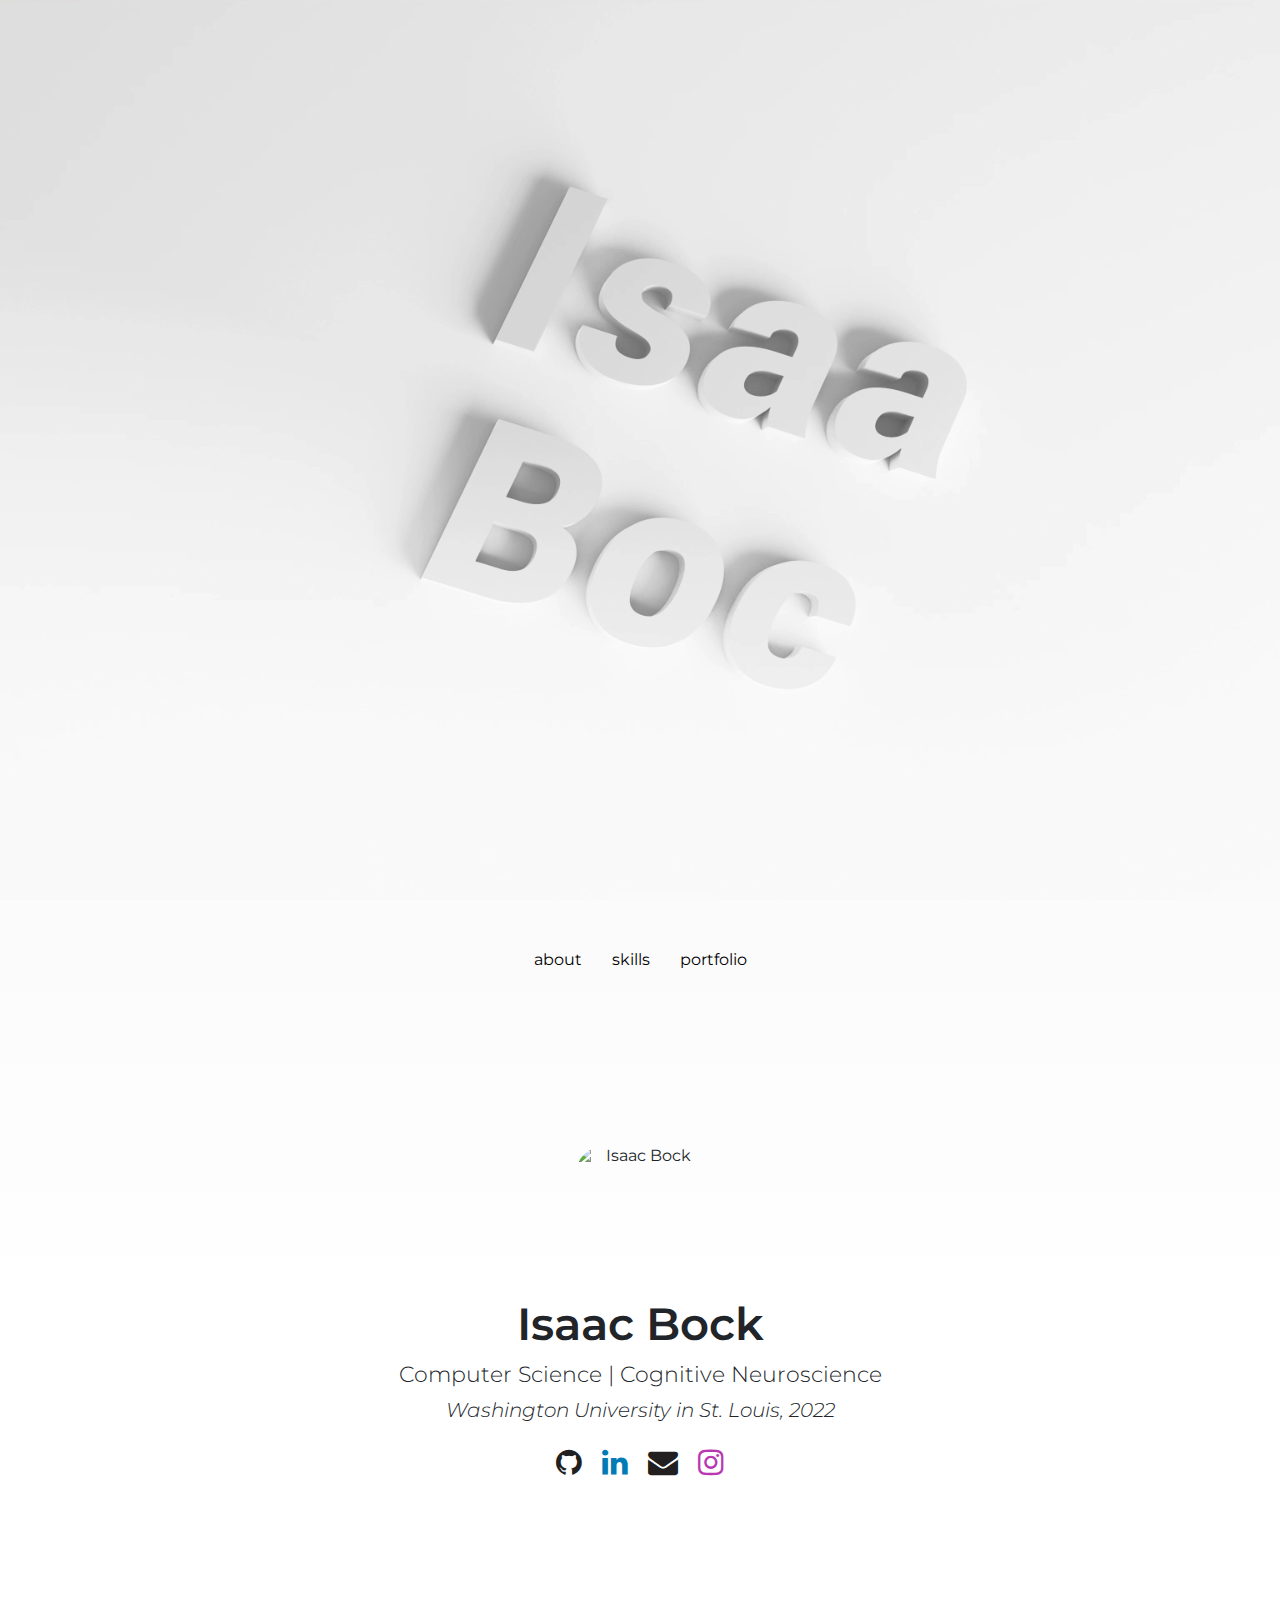
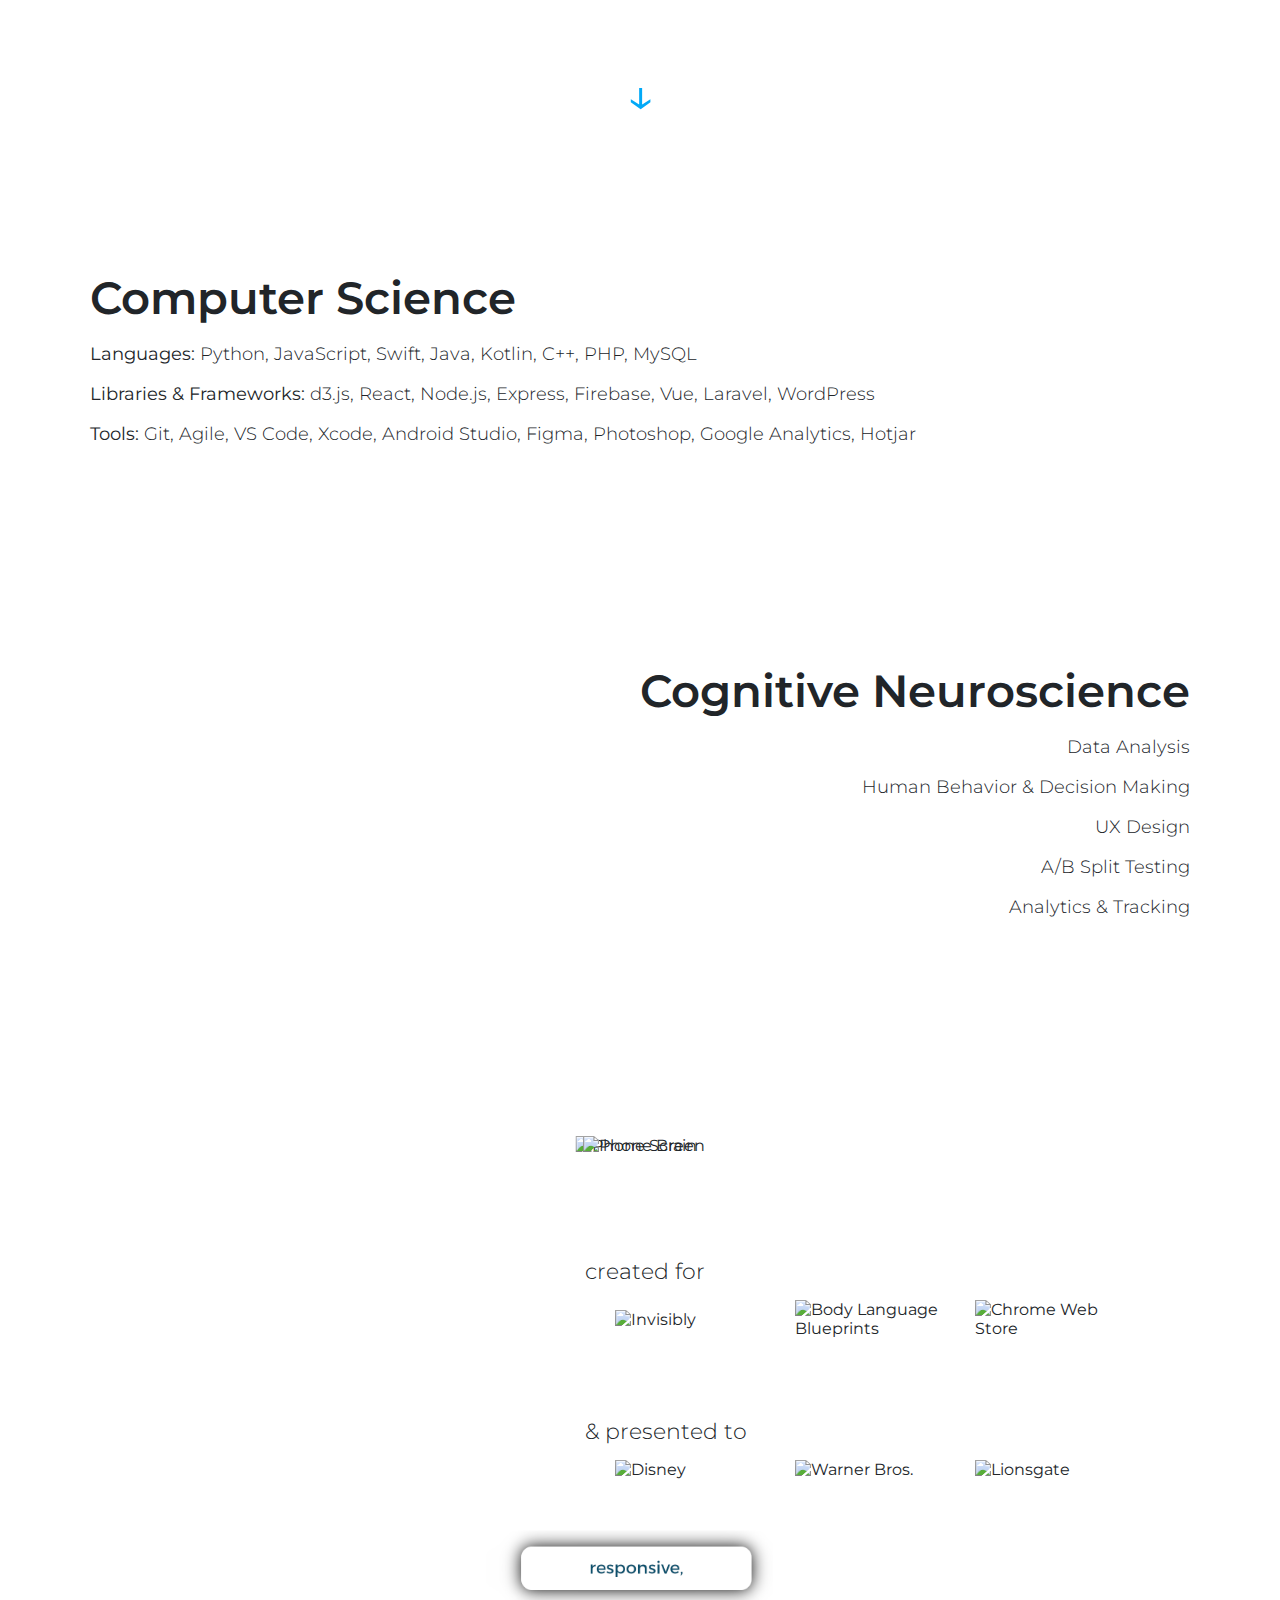
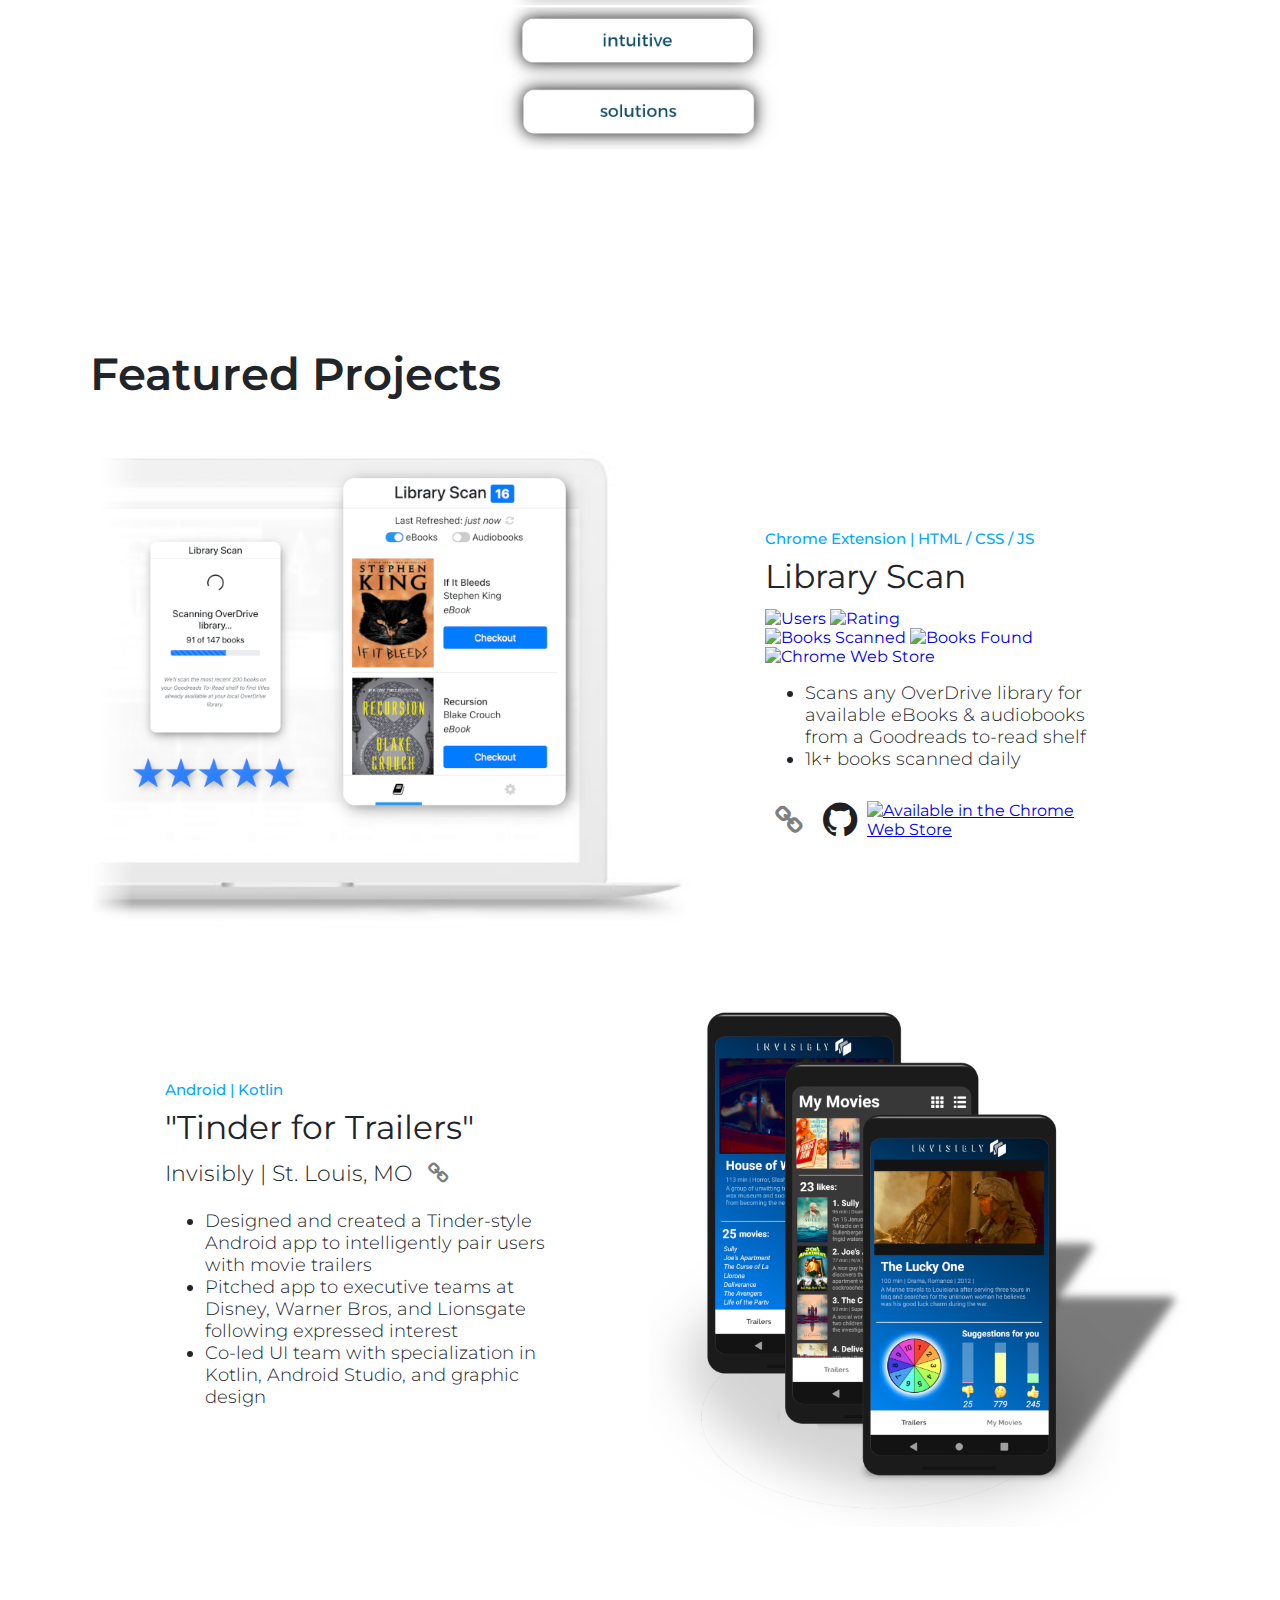
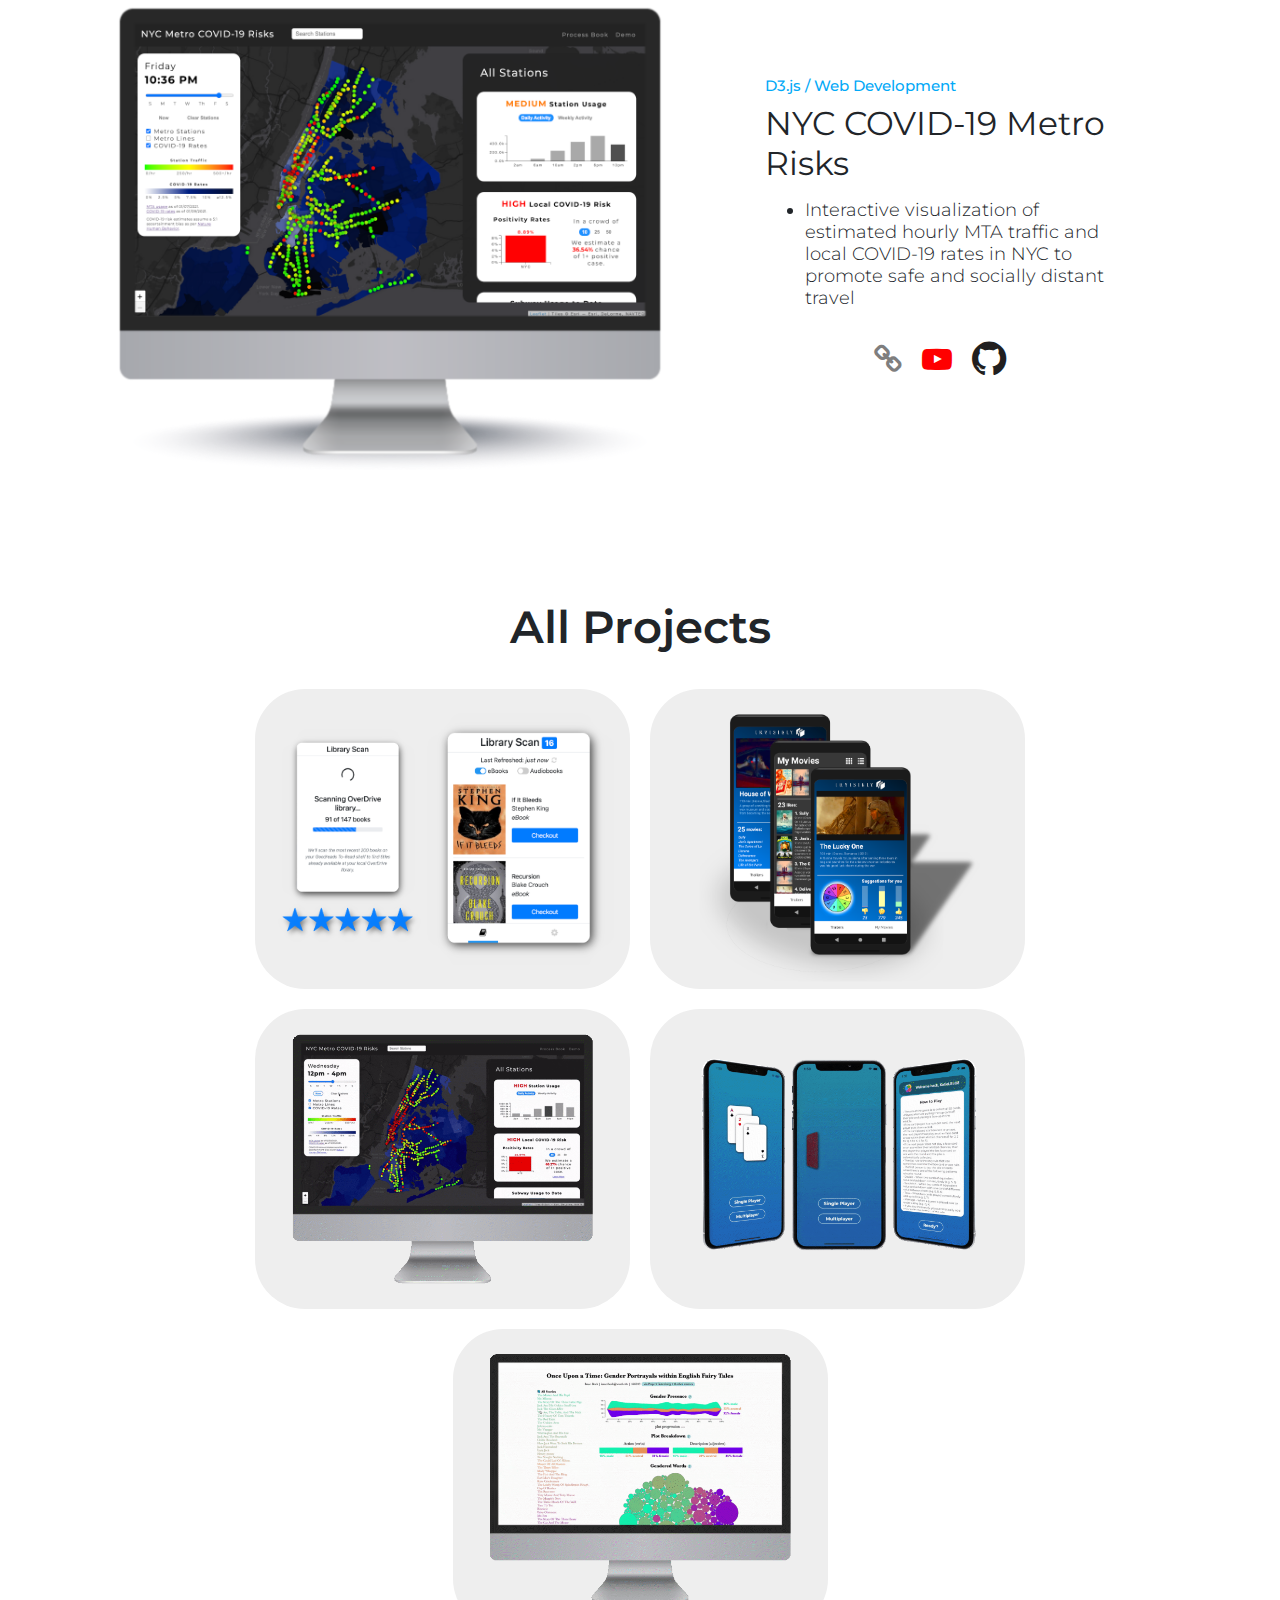
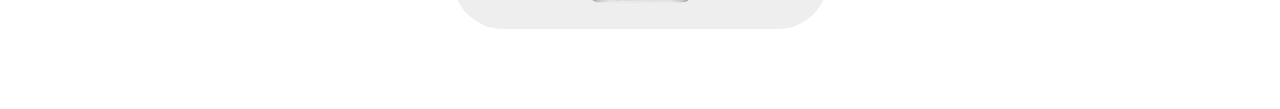
==== commit 80ad8921: "Animations: NYC Covid & Once Upon a Time" ====
--- a/index.html
+++ b/index.html
@@ -318,12 +318,12 @@
 					<p>Data Visualization</p>
 					<h2><strong>NYC Metro COVID-19 Risks</strong></h2>
 				</div>
-				<img src="assets/NYC_Covid.png" alt="NYC COVID-19 Metro Risks" />
-				<div class="portfolio_popup" style="display: none">
-					<div class="portfolio_popup_content">
-						<button class="fa fa-close"></button>
-						<div class="portfolio_popup_image">
-							<img src="assets/NYC_Covid.png" alt="NYC COVID-19 Metro Risks" />
+				<img src="assets/NYCCovidAnimation.gif" alt="NYC COVID-19 Metro Risks" />
+				<div class="portfolio_popup" style="display: none">
+					<div class="portfolio_popup_content">
+						<button class="fa fa-close"></button>
+						<div class="portfolio_popup_image">
+							<img src="assets/NYCCovidAnimation.gif" alt="NYC COVID-19 Metro Risks" />
 						</div>
 						<div class="portfolio_popup_description">
 							<h6>Data Visualization (d3.js, React)</h6>
@@ -386,12 +386,12 @@
 					<p>Data Visualization</p>
 					<h2><strong>Once Upon a Time</strong></h2>
 				</div>
-				<img src="assets/OnceUponATime.png" alt="Once Upon a Time" />
-				<div class="portfolio_popup" style="display: none">
-					<div class="portfolio_popup_content">
-						<button class="fa fa-close"></button>
-						<div class="portfolio_popup_image">
-							<img src="assets/OnceUponATime.png" alt="Once Upon a Time" />
+				<img src="assets/OnceUponATime.gif" alt="Once Upon a Time" />
+				<div class="portfolio_popup" style="display: none">
+					<div class="portfolio_popup_content">
+						<button class="fa fa-close"></button>
+						<div class="portfolio_popup_image">
+							<img src="assets/OnceUponATime.gif" alt="Once Upon a Time" />
 						</div>
 						<div class="portfolio_popup_description">
 							<h6>Data Visualization (d3.js)</h6>
